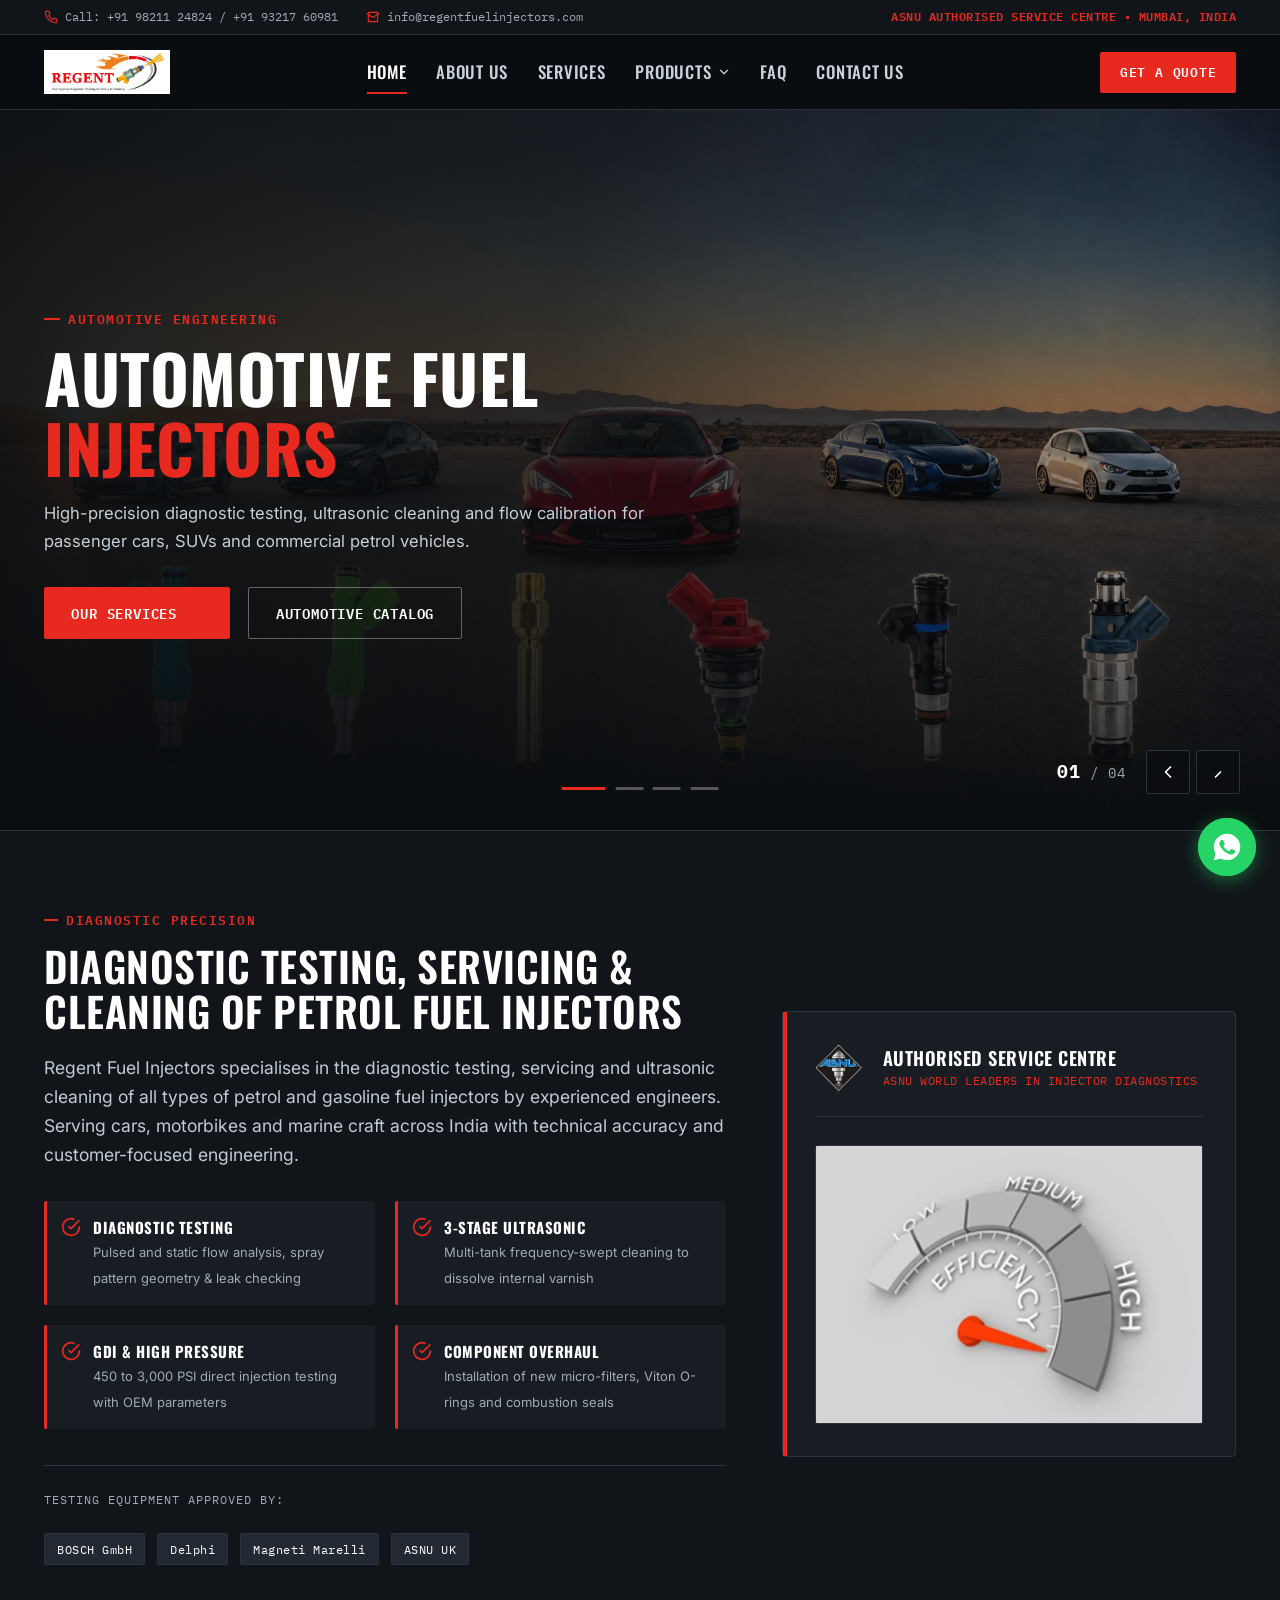
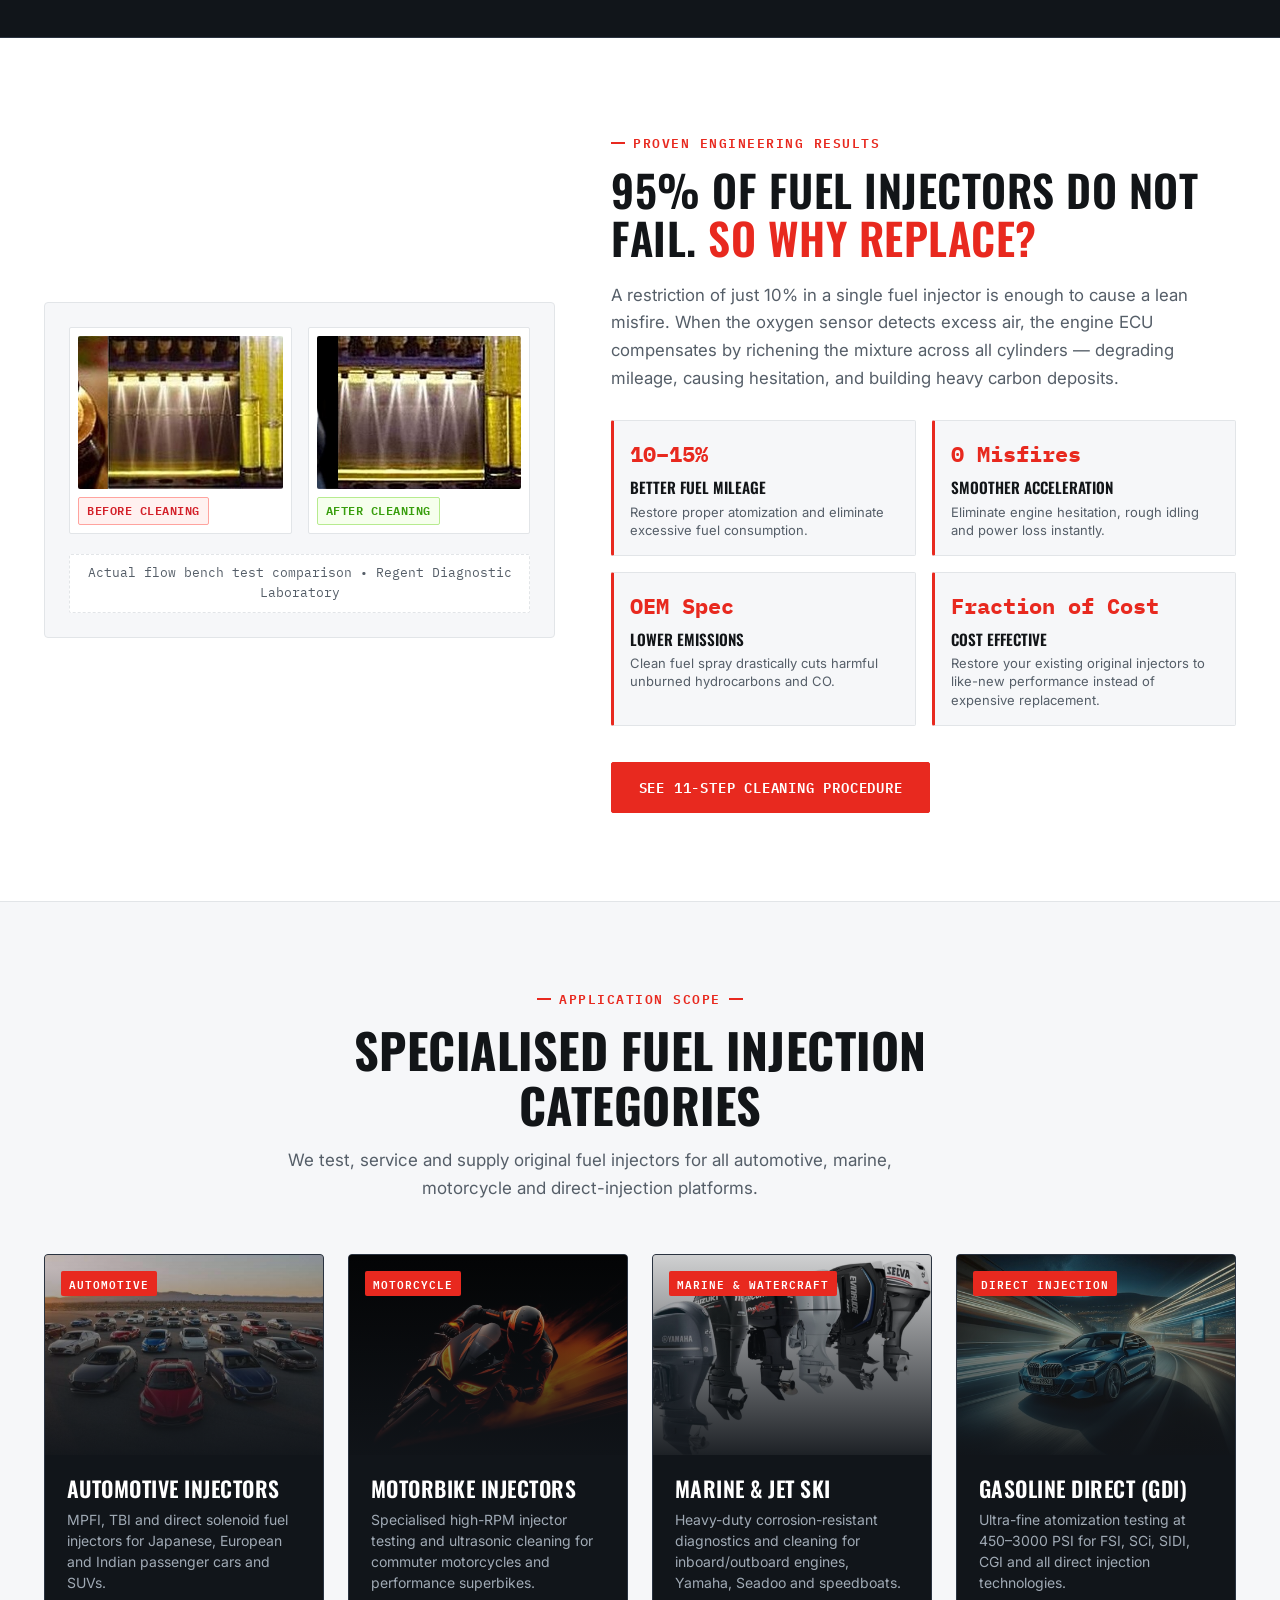
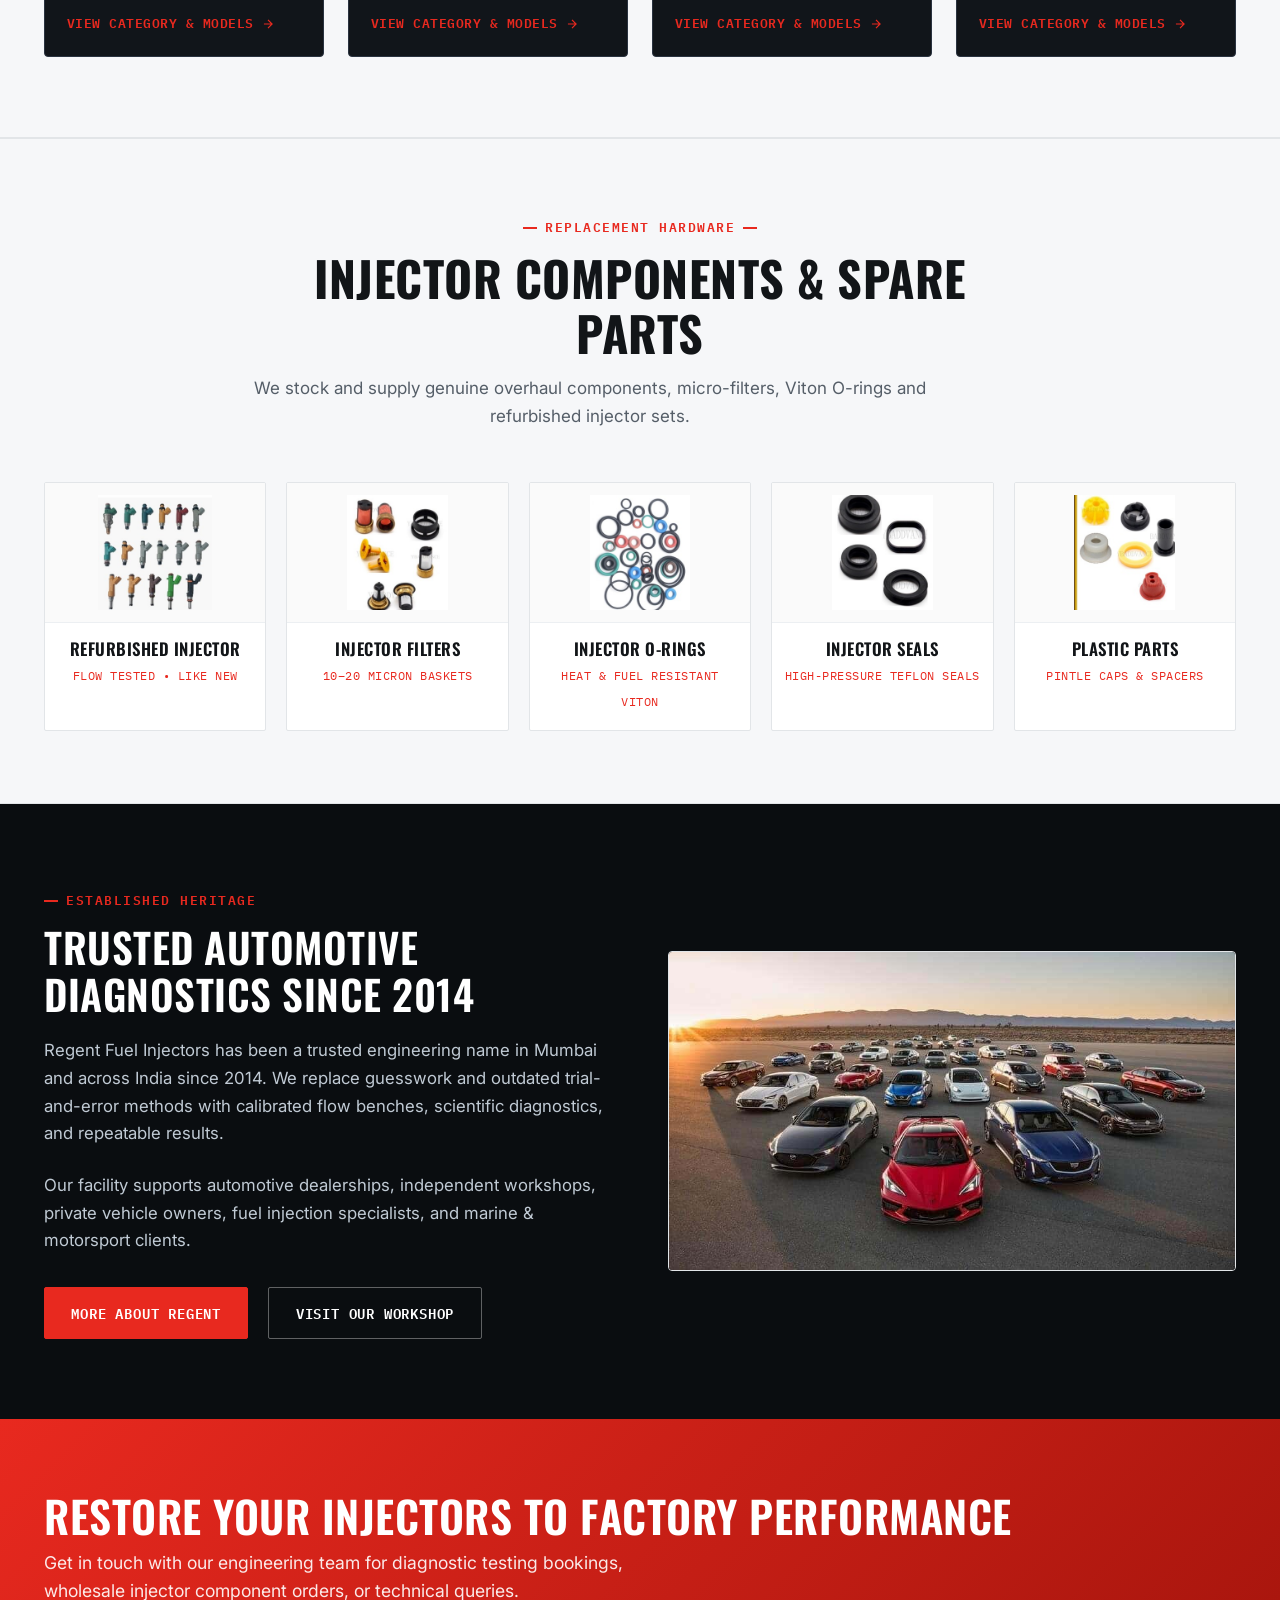
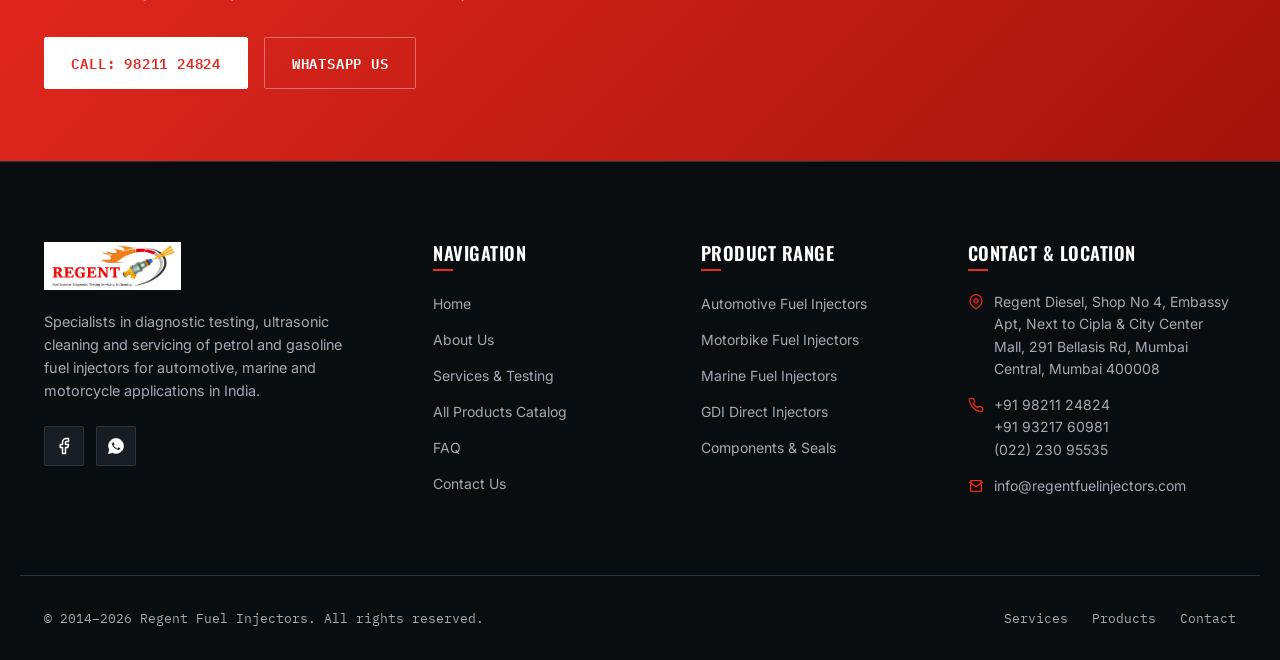
==== index.html @ 62126457 "mofified and restructured entire website" ====
<!DOCTYPE html>
<html lang="en">
<head>
  <meta charset="UTF-8">
  <meta name="viewport" content="width=device-width, initial-scale=1.0">
  <title>Regent Fuel Injectors | Diagnostic Testing, Servicing &amp; Cleaning — Mumbai</title>
  <meta name="description" content="Regent Fuel Injectors — ASNU authorised fuel injector diagnostic testing, ultrasonic cleaning and servicing for automotive, marine, motorcycle and GDI injectors in Mumbai. Equipment approved by BOSCH, Delphi and Magneti Marelli.">
  <link rel="icon" href="images/logo.png">
  <link rel="stylesheet" href="css/style.css">
</head>
<body>

  <!-- ================= TOP UTILITY BAR ================= -->
  <div class="top-bar">
    <div class="container top-bar-inner">
      <div class="top-bar-left">
        <div class="top-bar-item">
          <svg viewBox="0 0 24 24" fill="none" stroke-width="2" stroke-linecap="round" stroke-linejoin="round"><path d="M22 16.92v3a2 2 0 0 1-2.18 2 19.79 19.79 0 0 1-8.63-3.07 19.5 19.5 0 0 1-6-6 19.79 19.79 0 0 1-3.07-8.67A2 2 0 0 1 4.11 2h3a2 2 0 0 1 2 1.72c.127.96.361 1.903.7 2.81a2 2 0 0 1-.45 2.11L8.09 9.91a16 16 0 0 0 6 6l1.27-1.27a2 2 0 0 1 2.11-.45c.907.339 1.85.573 2.81.7A2 2 0 0 1 22 16.92z"/></svg>
          <span>Call: <a href="tel:+919821124824">+91 98211 24824</a> / <a href="tel:+919321760981">+91 93217 60981</a></span>
        </div>
        <div class="top-bar-item">
          <svg viewBox="0 0 24 24" fill="none" stroke-width="2" stroke-linecap="round" stroke-linejoin="round"><path d="M4 4h16v16H4z"/><path d="M22 6l-10 7L2 6"/></svg>
          <a href="mailto:info@regentfuelinjectors.com">info@regentfuelinjectors.com</a>
        </div>
      </div>
      <div class="top-bar-right">
        <span class="top-bar-badge">ASNU AUTHORISED SERVICE CENTRE &bull; MUMBAI, INDIA</span>
      </div>
    </div>
  </div>

  <!-- ================= MAIN HEADER & NAV ================= -->
  <header class="site-header">
    <div class="container header-inner">
      <a href="index.html" class="brand" aria-label="Regent Fuel Injectors Home">
        <img src="images/logo.png" alt="Regent Fuel Injectors Logo">
      </a>

      <nav class="nav-primary" aria-label="Main Navigation">
        <a href="index.html" class="nav-link active">Home</a>
        <a href="about.html" class="nav-link">About Us</a>
        <a href="services.html" class="nav-link">Services</a>
        <div class="nav-dropdown">
          <a href="products.html" class="nav-link nav-dropdown-toggle">
            Products
            <svg viewBox="0 0 24 24" fill="none" stroke-width="2" stroke-linecap="round" stroke-linejoin="round"><path d="M6 9l6 6 6-6"/></svg>
          </a>
          <ul class="nav-dropdown-menu">
            <li><a href="products.html">All Products &amp; Catalog</a></li>
            <li><a href="products/automotive.html">Automotive Fuel Injectors</a></li>
            <li><a href="products/motorbike.html">Motorbike Fuel Injectors</a></li>
            <li><a href="products/marine.html">Marine Fuel Injectors (Boat &amp; Jet Ski)</a></li>
            <li><a href="products/gdi.html">GDI Direct Injectors</a></li>
            <li><a href="products/components.html">Injector Components &amp; Parts</a></li>
          </ul>
        </div>
        <a href="faq.html" class="nav-link">FAQ</a>
        <a href="contact.html" class="nav-link">Contact Us</a>
      </nav>

      <div class="header-cta">
        <a href="contact.html" class="btn btn-primary btn-sm">Get a Quote</a>
        <button class="hamburger" aria-label="Toggle Navigation Menu">
          <span></span><span></span><span></span>
        </button>
      </div>
    </div>
  </header>

  <!-- ================= MOBILE NAVIGATION DRAWER ================= -->
  <nav class="mobile-nav" aria-label="Mobile Navigation">
    <div class="mobile-nav-links">
      <a href="index.html" class="active">Home</a>
      <a href="about.html">About Us</a>
      <a href="services.html">Services</a>
      <div class="mobile-sub-toggle">
        <a href="products.html">Products</a>
      </div>
      <div class="mobile-submenu">
        <a href="products/automotive.html">&bull; Automotive Fuel Injectors</a>
        <a href="products/motorbike.html">&bull; Motorbike Fuel Injectors</a>
        <a href="products/marine.html">&bull; Marine Fuel Injectors</a>
        <a href="products/gdi.html">&bull; GDI Direct Injectors</a>
        <a href="products/components.html">&bull; Components &amp; Spare Parts</a>
      </div>
      <a href="faq.html">FAQ</a>
      <a href="contact.html">Contact Us</a>
    </div>

    <div class="mobile-nav-bottom">
      <a href="tel:+919821124824" class="btn btn-primary">Call: +91 98211 24824</a>
      <a href="https://wa.me/919821124824?text=Hi%2C%20I%27d%20like%20to%20enquire%20about%20fuel%20injector%20servicing." target="_blank" rel="noopener" class="btn btn-secondary">WhatsApp Enquiry</a>
    </div>
  </nav>

  <!-- ================= HERO SLIDER (PPT Slide 1) ================= -->
  <section class="hero-slider" aria-label="Featured Fuel Injector Services Slideshow">
    
    <!-- Slide 1: Automotive -->
    <div class="hero-slide is-active">
      <img src="images/hero/hero-1.jpg" alt="Automotive fuel injectors diagnostic testing and servicing">
      <div class="hero-overlay">
        <div class="container">
          <div class="hero-content">
            <span class="hero-badge">Automotive Engineering</span>
            <h1 class="hero-title">Automotive Fuel <span>Injectors</span></h1>
            <p class="hero-desc">High-precision diagnostic testing, ultrasonic cleaning and flow calibration for passenger cars, SUVs and commercial petrol vehicles.</p>
            <div class="hero-actions">
              <a href="services.html" class="btn btn-primary">Our Services <span class="btn-icon"><svg viewBox="0 0 24 24" fill="none" stroke-width="2"><path d="M5 12h14M12 5l7 7-7 7"/></svg></span></a>
              <a href="products/automotive.html" class="btn btn-secondary">Automotive Catalog</a>
            </div>
          </div>
        </div>
      </div>
    </div>

    <!-- Slide 2: Motorbike -->
    <div class="hero-slide">
      <img src="images/hero/hero-2.jpg" alt="Motorbike fuel injectors ultrasonic cleaning and flow matching">
      <div class="hero-overlay">
        <div class="container">
          <div class="hero-content">
            <span class="hero-badge">Two-Wheeler &amp; Superbike</span>
            <h2 class="hero-title">Motorbike Fuel <span>Injectors</span></h2>
            <p class="hero-desc">Precision flow matching and deep ultrasonic restoration for single-cylinder commuters, superbikes, cruisers and competition engines.</p>
            <div class="hero-actions">
              <a href="services.html" class="btn btn-primary">Our Services <span class="btn-icon"><svg viewBox="0 0 24 24" fill="none" stroke-width="2"><path d="M5 12h14M12 5l7 7-7 7"/></svg></span></a>
              <a href="products/motorbike.html" class="btn btn-secondary">Motorbike Range</a>
            </div>
          </div>
        </div>
      </div>
    </div>

    <!-- Slide 3: Marine -->
    <div class="hero-slide">
      <img src="images/hero/hero-3.jpg" alt="Marine fuel injectors for boats, speedboats and jet skis">
      <div class="hero-overlay">
        <div class="container">
          <div class="hero-content">
            <span class="hero-badge">Marine Propulsion</span>
            <h2 class="hero-title">Marine Fuel <span>Injectors</span></h2>
            <p class="hero-desc">Specialised diagnostic flow testing and saltwater deposit removal for inboard &amp; outboard boat engines and high-output personal watercraft.</p>
            <div class="hero-actions">
              <a href="services.html" class="btn btn-primary">Our Services <span class="btn-icon"><svg viewBox="0 0 24 24" fill="none" stroke-width="2"><path d="M5 12h14M12 5l7 7-7 7"/></svg></span></a>
              <a href="products/marine.html" class="btn btn-secondary">Marine Range</a>
            </div>
          </div>
        </div>
      </div>
    </div>

    <!-- Slide 4: GDI -->
    <div class="hero-slide">
      <img src="images/hero/hero-4.jpg" alt="Gasoline Direct Injection GDI fuel injectors testing up to 3000 PSI">
      <div class="hero-overlay">
        <div class="container">
          <div class="hero-content">
            <span class="hero-badge">Direct Injection Systems</span>
            <h2 class="hero-title">Gasoline Direct <span>Injection (GDI)</span></h2>
            <p class="hero-desc">State-of-the-art testing at 450 to 3,000 PSI for FSI, SCi, IDE, JTS, SIDI and other advanced direct injection systems.</p>
            <div class="hero-actions">
              <a href="services.html" class="btn btn-primary">Our Services <span class="btn-icon"><svg viewBox="0 0 24 24" fill="none" stroke-width="2"><path d="M5 12h14M12 5l7 7-7 7"/></svg></span></a>
              <a href="products/gdi.html" class="btn btn-secondary">GDI Details</a>
            </div>
          </div>
        </div>
      </div>
    </div>

    <!-- Slider Controls -->
    <div class="hero-controls">
      <div class="hero-counter">
        <span class="current">01</span> / <span class="total">04</span>
      </div>
      <div class="hero-nav">
        <button class="hero-btn hero-prev" aria-label="Previous slide">
          <svg viewBox="0 0 24 24" fill="none" stroke-width="2" stroke-linecap="round" stroke-linejoin="round"><path d="M15 18l-6-6 6-6"/></svg>
        </button>
        <button class="hero-btn hero-next" aria-label="Next slide">
          <svg viewBox="0 0 24 24" fill="none" stroke-width="2" stroke-linecap="round" stroke-linejoin="round"><path d="M9 18l6-6-6 6"/></svg>
        </button>
      </div>
    </div>

    <!-- Indicators -->
    <div class="hero-dots">
      <button class="hero-dot is-active" aria-label="Slide 1"></button>
      <button class="hero-dot" aria-label="Slide 2"></button>
      <button class="hero-dot" aria-label="Slide 3"></button>
      <button class="hero-dot" aria-label="Slide 4"></button>
    </div>

  </section>

  <!-- ================= SERVICE AUTHORITY BAND (PPT Slide 1 & 4) ================= -->
  <section class="authority-band">
    <div class="container">
      <div class="authority-grid">
        <div class="authority-content reveal">
          <div class="eyebrow">Diagnostic Precision</div>
          <h2>Diagnostic Testing, Servicing &amp; Cleaning of Petrol Fuel Injectors</h2>
          <p class="authority-lead">Regent Fuel Injectors specialises in the diagnostic testing, servicing and ultrasonic cleaning of all types of petrol and gasoline fuel injectors by experienced engineers. Serving cars, motorbikes and marine craft across India with technical accuracy and customer-focused engineering.</p>

          <div class="authority-specs">
            <div class="authority-spec-item">
              <svg viewBox="0 0 24 24" fill="none" stroke-width="2"><path d="M22 11.08V12a10 10 0 1 1-5.93-9.14"/><polyline points="22 4 12 14.01 9 11.01"/></svg>
              <div>
                <strong>Diagnostic Testing</strong>
                <span>Pulsed and static flow analysis, spray pattern geometry &amp; leak checking</span>
              </div>
            </div>
            <div class="authority-spec-item">
              <svg viewBox="0 0 24 24" fill="none" stroke-width="2"><path d="M22 11.08V12a10 10 0 1 1-5.93-9.14"/><polyline points="22 4 12 14.01 9 11.01"/></svg>
              <div>
                <strong>3-Stage Ultrasonic</strong>
                <span>Multi-tank frequency-swept cleaning to dissolve internal varnish</span>
              </div>
            </div>
            <div class="authority-spec-item">
              <svg viewBox="0 0 24 24" fill="none" stroke-width="2"><path d="M22 11.08V12a10 10 0 1 1-5.93-9.14"/><polyline points="22 4 12 14.01 9 11.01"/></svg>
              <div>
                <strong>GDI &amp; High Pressure</strong>
                <span>450 to 3,000 PSI direct injection testing with OEM parameters</span>
              </div>
            </div>
            <div class="authority-spec-item">
              <svg viewBox="0 0 24 24" fill="none" stroke-width="2"><path d="M22 11.08V12a10 10 0 1 1-5.93-9.14"/><polyline points="22 4 12 14.01 9 11.01"/></svg>
              <div>
                <strong>Component Overhaul</strong>
                <span>Installation of new micro-filters, Viton O-rings and combustion seals</span>
              </div>
            </div>
          </div>

          <div class="authority-partners">
            <span class="authority-partners-label">Testing Equipment Approved By:</span>
            <div class="partner-pills">
              <span class="partner-pill">BOSCH GmbH</span>
              <span class="partner-pill">Delphi</span>
              <span class="partner-pill">Magneti Marelli</span>
              <span class="partner-pill">ASNU UK</span>
            </div>
          </div>
        </div>

        <div class="authority-media reveal">
          <div class="authority-card-highlight">
            <div class="asnu-stamp">
              <img src="images/icons/asnu-logo.png" alt="ASNU Logo">
              <div class="asnu-text">
                <h4>Authorised Service Centre</h4>
                <p>ASNU World Leaders in Injector Diagnostics</p>
              </div>
            </div>
            <img src="images/services/efficiency-gauge.jpg" alt="Injector efficiency gauge chart" class="authority-media-img">
          </div>
        </div>
      </div>
    </div>
  </section>

  <!-- ================= 95% VALUE PROPOSITION (PPT Slide 1 & 9) ================= -->
  <section class="value-prop-section">
    <div class="container">
      <div class="value-prop-grid">
        
        <div class="comparison-box reveal">
          <div class="comparison-grid">
            <div class="comparison-item">
              <img src="images/services/flow-test-1.jpg" alt="Dirty injector spray pattern before ultrasonic cleaning">
              <span class="comparison-tag tag-before">Before Cleaning</span>
            </div>
            <div class="comparison-item">
              <img src="images/services/flow-test-2.jpg" alt="Clean injector spray pattern after 3-stage ultrasonic restoration">
              <span class="comparison-tag tag-after">After Cleaning</span>
            </div>
          </div>
          <div class="comparison-caption">
            Actual flow bench test comparison &bull; Regent Diagnostic Laboratory
          </div>
        </div>

        <div class="value-prop-content reveal">
          <div class="eyebrow">Proven Engineering Results</div>
          <h2>95% of fuel injectors do not fail. <span class="highlight">So why replace?</span></h2>
          <p>A restriction of just 10% in a single fuel injector is enough to cause a lean misfire. When the oxygen sensor detects excess air, the engine ECU compensates by richening the mixture across all cylinders — degrading mileage, causing hesitation, and building heavy carbon deposits.</p>

          <div class="results-list">
            <div class="result-card">
              <div class="result-metric">10–15%</div>
              <div class="result-title">Better Fuel Mileage</div>
              <div class="result-desc">Restore proper atomization and eliminate excessive fuel consumption.</div>
            </div>
            <div class="result-card">
              <div class="result-metric">0 Misfires</div>
              <div class="result-title">Smoother Acceleration</div>
              <div class="result-desc">Eliminate engine hesitation, rough idling and power loss instantly.</div>
            </div>
            <div class="result-card">
              <div class="result-metric">OEM Spec</div>
              <div class="result-title">Lower Emissions</div>
              <div class="result-desc">Clean fuel spray drastically cuts harmful unburned hydrocarbons and CO.</div>
            </div>
            <div class="result-card">
              <div class="result-metric">Fraction of Cost</div>
              <div class="result-title">Cost Effective</div>
              <div class="result-desc">Restore your existing original injectors to like-new performance instead of expensive replacement.</div>
            </div>
          </div>

          <div>
            <a href="services.html#procedure" class="btn btn-primary">See 11-Step Cleaning Procedure</a>
          </div>
        </div>

      </div>
    </div>
  </section>

  <!-- ================= CORE SERVICE & PRODUCT CATEGORIES ================= -->
  <section class="section section-dim">
    <div class="container">
      <div class="section-head center reveal">
        <div class="eyebrow">Application Scope</div>
        <h2 class="section-title">Specialised Fuel Injection Categories</h2>
        <p class="section-desc">We test, service and supply original fuel injectors for all automotive, marine, motorcycle and direct-injection platforms.</p>
      </div>

      <div class="category-showcase-grid">
        
        <!-- Automotive -->
        <div class="cat-showcase-card reveal">
          <div class="cat-showcase-media">
            <img src="images/products/car/category-car.jpg" alt="Automotive fuel injectors">
            <div class="cat-showcase-overlay"></div>
            <span class="cat-showcase-tag">Automotive</span>
          </div>
          <div class="cat-showcase-body">
            <div>
              <h3>Automotive Injectors</h3>
              <p>MPFI, TBI and direct solenoid fuel injectors for Japanese, European and Indian passenger cars and SUVs.</p>
            </div>
            <a href="products/automotive.html" class="cat-showcase-link">
              View Category &amp; Models
              <svg viewBox="0 0 24 24" fill="none" stroke-width="2"><path d="M5 12h14M12 5l7 7-7 7"/></svg>
            </a>
          </div>
        </div>

        <!-- Motorbike -->
        <div class="cat-showcase-card reveal">
          <div class="cat-showcase-media">
            <img src="images/products/bike/category-bike.jpg" alt="Motorbike fuel injectors">
            <div class="cat-showcase-overlay"></div>
            <span class="cat-showcase-tag">Motorcycle</span>
          </div>
          <div class="cat-showcase-body">
            <div>
              <h3>Motorbike Injectors</h3>
              <p>Specialised high-RPM injector testing and ultrasonic cleaning for commuter motorcycles and performance superbikes.</p>
            </div>
            <a href="products/motorbike.html" class="cat-showcase-link">
              View Category &amp; Models
              <svg viewBox="0 0 24 24" fill="none" stroke-width="2"><path d="M5 12h14M12 5l7 7-7 7"/></svg>
            </a>
          </div>
        </div>

        <!-- Marine -->
        <div class="cat-showcase-card reveal">
          <div class="cat-showcase-media">
            <img src="images/products/marine/category-boat.jpg" alt="Marine and jet ski fuel injectors">
            <div class="cat-showcase-overlay"></div>
            <span class="cat-showcase-tag">Marine &amp; Watercraft</span>
          </div>
          <div class="cat-showcase-body">
            <div>
              <h3>Marine &amp; Jet Ski</h3>
              <p>Heavy-duty corrosion-resistant diagnostics and cleaning for inboard/outboard engines, Yamaha, Seadoo and speedboats.</p>
            </div>
            <a href="products/marine.html" class="cat-showcase-link">
              View Category &amp; Models
              <svg viewBox="0 0 24 24" fill="none" stroke-width="2"><path d="M5 12h14M12 5l7 7-7 7"/></svg>
            </a>
          </div>
        </div>

        <!-- GDI -->
        <div class="cat-showcase-card reveal">
          <div class="cat-showcase-media">
            <img src="images/products/gdi/category-gdi.jpg" alt="Gasoline direct injectors GDI">
            <div class="cat-showcase-overlay"></div>
            <span class="cat-showcase-tag">Direct Injection</span>
          </div>
          <div class="cat-showcase-body">
            <div>
              <h3>Gasoline Direct (GDI)</h3>
              <p>Ultra-fine atomization testing at 450–3000 PSI for FSI, SCi, SIDI, CGI and all direct injection technologies.</p>
            </div>
            <a href="products/gdi.html" class="cat-showcase-link">
              View Category &amp; Models
              <svg viewBox="0 0 24 24" fill="none" stroke-width="2"><path d="M5 12h14M12 5l7 7-7 7"/></svg>
            </a>
          </div>
        </div>

      </div>
    </div>
  </section>

  <!-- ================= COMPONENTS & PARTS STRIP (PPT Slide 2) ================= -->
  <section class="parts-strip">
    <div class="container">
      <div class="section-head center reveal">
        <div class="eyebrow">Replacement Hardware</div>
        <h2 class="section-title">Injector Components &amp; Spare Parts</h2>
        <p class="section-desc">We stock and supply genuine overhaul components, micro-filters, Viton O-rings and refurbished injector sets.</p>
      </div>

      <div class="parts-grid">
        <a href="products/components.html#refurbished" class="part-card reveal">
          <div class="part-card-thumb">
            <img src="images/products/cat-refurbish-injector.jpg" alt="Refurbished fuel injectors">
          </div>
          <div class="part-card-body">
            <h4>Refurbished Injector</h4>
            <span>Flow Tested &bull; Like New</span>
          </div>
        </a>

        <a href="products/components.html#filters" class="part-card reveal">
          <div class="part-card-thumb">
            <img src="images/products/cat-injector-filters.jpg" alt="Micro filter baskets for fuel injectors">
          </div>
          <div class="part-card-body">
            <h4>Injector Filters</h4>
            <span>10–20 Micron Baskets</span>
          </div>
        </a>

        <a href="products/components.html#orings" class="part-card reveal">
          <div class="part-card-thumb">
            <img src="images/products/cat-injector-oring.jpg" alt="Viton fuel injector O-rings">
          </div>
          <div class="part-card-body">
            <h4>Injector O-Rings</h4>
            <span>Heat &amp; Fuel Resistant Viton</span>
          </div>
        </a>

        <a href="products/components.html#seals" class="part-card reveal">
          <div class="part-card-thumb">
            <img src="images/products/cat-injector-seal.jpg" alt="Combustion seals for fuel injectors">
          </div>
          <div class="part-card-body">
            <h4>Injector Seals</h4>
            <span>High-Pressure Teflon Seals</span>
          </div>
        </a>

        <a href="products/components.html#plastic" class="part-card reveal">
          <div class="part-card-thumb">
            <img src="images/products/cat-injector-plastic-parts.jpg" alt="Pintle caps and plastic retainers">
          </div>
          <div class="part-card-body">
            <h4>Plastic Parts</h4>
            <span>Pintle Caps &amp; Spacers</span>
          </div>
        </a>
      </div>
    </div>
  </section>

  <!-- ================= TRUST & TRACK RECORD (PPT Slide 6) ================= -->
  <section class="section section-dark">
    <div class="container split">
      <div class="reveal">
        <div class="eyebrow">Established Heritage</div>
        <h2 style="font-size:clamp(2rem, 3.2vw, 2.75rem); margin-bottom:1.25rem;">Trusted Automotive Diagnostics Since 2014</h2>
        <p style="color:#C0CAD4; font-size:1.05rem; line-height:1.65; margin-bottom:1.5rem;">Regent Fuel Injectors has been a trusted engineering name in Mumbai and across India since 2014. We replace guesswork and outdated trial-and-error methods with calibrated flow benches, scientific diagnostics, and repeatable results.</p>
        <p style="color:#C0CAD4; font-size:1.05rem; line-height:1.65; margin-bottom:2rem;">Our facility supports automotive dealerships, independent workshops, private vehicle owners, fuel injection specialists, and marine &amp; motorsport clients.</p>

        <div style="display:flex; gap:1.25rem; flex-wrap:wrap;">
          <a href="about.html" class="btn btn-primary">More About Regent</a>
          <a href="contact.html" class="btn btn-secondary">Visit Our Workshop</a>
        </div>
      </div>

      <div class="split-media reveal">
        <img src="images/services/car-fleet.jpg" alt="Representative fleet of modern vehicles serviced by Regent Fuel Injectors">
      </div>
    </div>
  </section>

  <!-- ================= RED CTA BAND ================= -->
  <section class="cta-band">
    <div class="container cta-band-inner">
      <div class="cta-band-content">
        <h2>Restore Your Injectors to Factory Performance</h2>
        <p>Get in touch with our engineering team for diagnostic testing bookings, wholesale injector component orders, or technical queries.</p>
      </div>
      <div class="cta-band-actions">
        <a href="tel:+919821124824" class="btn btn-white">Call: 98211 24824</a>
        <a href="https://wa.me/919821124824?text=Hi%2C%20I%27d%20like%20to%20enquire%20about%20fuel%20injector%20servicing." target="_blank" rel="noopener" class="btn btn-secondary">WhatsApp Us</a>
      </div>
    </div>
  </section>

  <!-- ================= SITE FOOTER ================= -->
  <footer class="site-footer">
    <div class="container footer-grid">
      
      <div class="footer-brand">
        <a href="index.html">
          <img src="images/logo.png" alt="Regent Fuel Injectors Logo">
        </a>
        <p>Specialists in diagnostic testing, ultrasonic cleaning and servicing of petrol and gasoline fuel injectors for automotive, marine and motorcycle applications in India.</p>
        <div class="contact-social-row" style="margin-top:1rem; padding-top:0; border-top:none;">
          <a href="https://www.facebook.com/regentfuelinjectors/" aria-label="Facebook" target="_blank" rel="noopener" class="social-btn">
            <svg viewBox="0 0 24 24" fill="none" stroke-width="2" stroke-linecap="round" stroke-linejoin="round"><path d="M18 2h-3a5 5 0 0 0-5 5v3H7v4h3v8h4v-8h3l1-4h-4V7a1 1 0 0 1 1-1h3z"/></svg>
          </a>
          <a href="https://wa.me/919821124824" aria-label="WhatsApp" target="_blank" rel="noopener" class="social-btn">
            <svg viewBox="0 0 24 24" fill="currentColor"><path d="M12.04 2C6.58 2 2.13 6.45 2.13 11.91c0 1.75.46 3.45 1.32 4.95L2.05 22l5.25-1.38a9.9 9.9 0 0 0 4.74 1.21h.005c5.46 0 9.91-4.45 9.91-9.91C21.93 6.45 17.5 2 12.04 2zm5.8 14.14c-.24.68-1.4 1.32-1.93 1.4-.5.08-1.13.11-1.82-.11-.42-.13-.96-.31-1.65-.61-2.9-1.25-4.79-4.17-4.94-4.37-.14-.2-1.18-1.57-1.18-3 0-1.42.75-2.12 1.02-2.41.27-.29.58-.36.78-.36.2 0 .39 0 .56.01.18.01.42-.07.66.5.24.58.83 2 .9 2.15.07.15.12.32.02.52-.1.2-.15.32-.29.49-.14.17-.3.38-.43.51-.14.14-.29.29-.13.57.17.29.75 1.24 1.61 2.01 1.11.99 2.04 1.3 2.33 1.44.29.15.46.13.63-.08.17-.2.72-.84.91-1.13.19-.29.38-.24.63-.14.26.09 1.65.78 1.94.92.28.14.47.21.53.33.07.13.07.72-.17 1.4z"/></svg>
          </a>
        </div>
      </div>

      <div class="footer-col">
        <h4>Navigation</h4>
        <ul>
          <li><a href="index.html">Home</a></li>
          <li><a href="about.html">About Us</a></li>
          <li><a href="services.html">Services &amp; Testing</a></li>
          <li><a href="products.html">All Products Catalog</a></li>
          <li><a href="faq.html">FAQ</a></li>
          <li><a href="contact.html">Contact Us</a></li>
        </ul>
      </div>

      <div class="footer-col">
        <h4>Product Range</h4>
        <ul>
          <li><a href="products/automotive.html">Automotive Fuel Injectors</a></li>
          <li><a href="products/motorbike.html">Motorbike Fuel Injectors</a></li>
          <li><a href="products/marine.html">Marine Fuel Injectors</a></li>
          <li><a href="products/gdi.html">GDI Direct Injectors</a></li>
          <li><a href="products/components.html">Components &amp; Seals</a></li>
        </ul>
      </div>

      <div class="footer-col">
        <h4>Contact &amp; Location</h4>
        <div class="footer-contact-item">
          <svg viewBox="0 0 24 24" fill="none" stroke-width="2"><path d="M21 10c0 7-9 12-9 12s-9-5-9-12a9 9 0 0 1 18 0z"/><circle cx="12" cy="10" r="3"/></svg>
          <div>
            Regent Diesel, Shop No 4, Embassy Apt, Next to Cipla &amp; City Center Mall, 291 Bellasis Rd, Mumbai Central, Mumbai 400008
          </div>
        </div>
        <div class="footer-contact-item">
          <svg viewBox="0 0 24 24" fill="none" stroke-width="2"><path d="M22 16.92v3a2 2 0 0 1-2.18 2 19.79 19.79 0 0 1-8.63-3.07 19.5 19.5 0 0 1-6-6 19.79 19.79 0 0 1-3.07-8.67A2 2 0 0 1 4.11 2h3a2 2 0 0 1 2 1.72c.127.96.361 1.903.7 2.81a2 2 0 0 1-.45 2.11L8.09 9.91a16 16 0 0 0 6 6l1.27-1.27a2 2 0 0 1 2.11-.45c.907.339 1.85.573 2.81.7A2 2 0 0 1 22 16.92z"/></svg>
          <div>
            <a href="tel:+919821124824">+91 98211 24824</a><br>
            <a href="tel:+919321760981">+91 93217 60981</a><br>
            <a href="tel:02223095535">(022) 230 95535</a>
          </div>
        </div>
        <div class="footer-contact-item">
          <svg viewBox="0 0 24 24" fill="none" stroke-width="2"><path d="M4 4h16v16H4z"/><path d="M22 6l-10 7L2 6"/></svg>
          <div>
            <a href="mailto:info@regentfuelinjectors.com">info@regentfuelinjectors.com</a>
          </div>
        </div>
      </div>

    </div>

    <div class="container footer-bottom">
      <span>&copy; 2014&ndash;<span data-year></span> Regent Fuel Injectors. All rights reserved.</span>
      <div class="footer-bottom-links">
        <a href="services.html">Services</a>
        <a href="products.html">Products</a>
        <a href="contact.html">Contact</a>
      </div>
    </div>
  </footer>

  <!-- ================= WHATSAPP FLOATING BUTTON ================= -->
  <a href="https://wa.me/919821124824?text=Hi%2C%20I%27d%20like%20to%20enquire%20about%20fuel%20injector%20servicing." class="whatsapp-float" target="_blank" rel="noopener" aria-label="Chat with us on WhatsApp">
    <span class="whatsapp-ping"></span>
    <svg viewBox="0 0 24 24"><path d="M12.04 2C6.58 2 2.13 6.45 2.13 11.91c0 1.75.46 3.45 1.32 4.95L2.05 22l5.25-1.38a9.9 9.9 0 0 0 4.74 1.21h.005c5.46 0 9.91-4.45 9.91-9.91C21.93 6.45 17.5 2 12.04 2zm5.8 14.14c-.24.68-1.4 1.32-1.93 1.4-.5.08-1.13.11-1.82-.11-.42-.13-.96-.31-1.65-.61-2.9-1.25-4.79-4.17-4.94-4.37-.14-.2-1.18-1.57-1.18-3 0-1.42.75-2.12 1.02-2.41.27-.29.58-.36.78-.36.2 0 .39 0 .56.01.18.01.42-.07.66.5.24.58.83 2 .9 2.15.07.15.12.32.02.52-.1.2-.15.32-.29.49-.14.17-.3.38-.43.51-.14.14-.29.29-.13.57.17.29.75 1.24 1.61 2.01 1.11.99 2.04 1.3 2.33 1.44.29.15.46.13.63-.08.17-.2.72-.84.91-1.13.19-.29.38-.24.63-.14.26.09 1.65.78 1.94.92.28.14.47.21.53.33.07.13.07.72-.17 1.4z"/></svg>
  </a>

  <script src="js/script.js"></script>
</body>
</html>
---- css/style.css ----
/* ==========================================================================
   REGENT FUEL INJECTORS — Industrial Precision Design System
   Color Identity: Red (#E8291F) + Technical Dark (#0A0D10) + Crisp White (#FFFFFF)
   Typography: Oswald (Display) + Inter (Body) + IBM Plex Mono (Technical/Specs)
   ========================================================================== */

/* ---------- Google Fonts ---------- */
@import url('https://fonts.googleapis.com/css2?family=IBM+Plex+Mono:wght@400;500;600;700&family=Inter:wght@300;400;500;600;700&family=Oswald:wght@400;500;600;700&display=swap');

/* ---------- Design Tokens ---------- */
:root {
  /* Brand Accents */
  --red:              #E8291F;
  --red-dark:         #C01D14;
  --red-glow:         rgba(232, 41, 31, 0.16);
  --red-muted:        rgba(232, 41, 31, 0.08);

  /* Surfaces & Backgrounds */
  --black:            #0A0D10;
  --black-900:        #11151A;
  --black-800:        #181D24;
  --black-700:        #222933;
  --border-dark:      #2A3340;
  --border-dark-subtle: rgba(255, 255, 255, 0.1);

  --white:            #FFFFFF;
  --off-white:        #F6F7F9;
  --paper-card:       #FFFFFF;
  --border-light:     #E2E5E8;
  --border-light-subtle: #ECEFF2;

  /* Typography Colors */
  --text-dark:        #121518;
  --text-muted:       #555E68;
  --text-subtle:      #7C8794;
  --text-light:       #FFFFFF;
  --text-light-muted: #A0AAB5;

  /* Fonts */
  --font-display:     'Oswald', -apple-system, BlinkMacSystemFont, sans-serif;
  --font-body:        'Inter', -apple-system, BlinkMacSystemFont, sans-serif;
  --font-mono:        'IBM Plex Mono', 'JetBrains Mono', monospace;

  /* Layout & Spacing */
  --container:        1240px;
  --radius-xs:        2px;
  --radius-sm:        4px;
  --radius-md:        6px;

  --transition-fast:  0.2s cubic-bezier(0.16, 1, 0.3, 1);
  --transition-norm:  0.35s cubic-bezier(0.16, 1, 0.3, 1);
}

/* ---------- Reset & Base ---------- */
*, *::before, *::after {
  box-sizing: border-box;
  margin: 0;
  padding: 0;
}

html {
  scroll-behavior: smooth;
  font-size: 16px;
}

[id] {
  scroll-margin-top: 130px;
}

body {
  font-family: var(--font-body);
  color: var(--text-dark);
  background: var(--white);
  line-height: 1.6;
  -webkit-font-smoothing: antialiased;
  -moz-osx-font-smoothing: grayscale;
  overflow-x: hidden;
}

img {
  max-width: 100%;
  height: auto;
  display: block;
}

a {
  color: inherit;
  text-decoration: none;
  transition: color var(--transition-fast), border-color var(--transition-fast);
}

ul, ol {
  list-style: none;
}

h1, h2, h3, h4, h5, h6 {
  font-family: var(--font-display);
  font-weight: 600;
  text-transform: uppercase;
  letter-spacing: 0.5px;
  line-height: 1.15;
  color: inherit;
}

button, input, select, textarea {
  font-family: inherit;
  font-size: inherit;
  color: inherit;
}

button {
  cursor: pointer;
  background: none;
  border: none;
}

/* Accessibility */
:focus-visible {
  outline: 2px solid var(--red);
  outline-offset: 3px;
}

@media (prefers-reduced-motion: reduce) {
  *, *::before, *::after {
    animation-duration: 0.01ms !important;
    animation-iteration-count: 1 !important;
    transition-duration: 0.01ms !important;
    scroll-behavior: auto !important;
  }
}

/* ---------- Layout Utilities ---------- */
.container {
  width: 100%;
  max-width: var(--container);
  margin: 0 auto;
  padding: 0 1.5rem;
}

.section {
  padding: 5rem 0;
}

.section-lg {
  padding: 6.5rem 0;
}

.section-sm {
  padding: 3.5rem 0;
}

.section-dark {
  background: var(--black);
  color: var(--text-light);
}

.section-dim {
  background: var(--off-white);
  border-top: 1px solid var(--border-light);
  border-bottom: 1px solid var(--border-light);
}

.section-head {
  margin-bottom: 3.25rem;
}

.section-head.center {
  text-align: center;
  margin-left: auto;
  margin-right: auto;
  max-width: 780px;
}

.eyebrow {
  display: inline-flex;
  align-items: center;
  gap: 0.5rem;
  font-family: var(--font-mono);
  font-size: 0.8125rem;
  font-weight: 600;
  text-transform: uppercase;
  letter-spacing: 1.5px;
  color: var(--red);
  margin-bottom: 0.75rem;
}

.eyebrow::before {
  content: '';
  display: inline-block;
  width: 14px;
  height: 2px;
  background: var(--red);
}

.section-head.center .eyebrow::before,
.section-head.center .eyebrow::after {
  content: '';
  display: inline-block;
  width: 14px;
  height: 2px;
  background: var(--red);
}

.section-title {
  font-size: clamp(2rem, 3.8vw, 3rem);
  font-weight: 700;
  letter-spacing: 0.5px;
  margin-bottom: 0.85rem;
}

.section-desc {
  font-size: 1.0625rem;
  color: var(--text-muted);
  max-width: 680px;
  line-height: 1.65;
}

.section-dark .section-desc {
  color: var(--text-light-muted);
}

/* Button System */
.btn {
  display: inline-flex;
  align-items: center;
  justify-content: center;
  gap: 0.6rem;
  padding: 0.85rem 1.65rem;
  font-family: var(--font-mono);
  font-size: 0.875rem;
  font-weight: 600;
  text-transform: uppercase;
  letter-spacing: 0.8px;
  border-radius: var(--radius-xs);
  transition: all var(--transition-fast);
  white-space: nowrap;
}

.btn-primary {
  background: var(--red);
  color: var(--white);
  border: 1px solid var(--red);
}

.btn-primary:hover {
  background: var(--red-dark);
  border-color: var(--red-dark);
  color: var(--white);
  box-shadow: 0 4px 14px var(--red-glow);
  transform: translateY(-1px);
}

.btn-secondary {
  background: transparent;
  color: var(--white);
  border: 1px solid rgba(255, 255, 255, 0.35);
}

.btn-secondary:hover {
  background: rgba(255, 255, 255, 0.1);
  border-color: var(--white);
  color: var(--white);
}

.btn-outline-dark {
  background: transparent;
  color: var(--text-dark);
  border: 1px solid var(--border-dark);
}

.btn-outline-dark:hover {
  background: var(--black);
  color: var(--white);
}

.btn-sm {
  padding: 0.55rem 1.15rem;
  font-size: 0.8125rem;
}

.btn-icon svg {
  width: 16px;
  height: 16px;
  transition: transform var(--transition-fast);
}

.btn:hover .btn-icon svg {
  transform: translateX(3px);
}

/* ---------- TOP UTILITY BAR ---------- */
.top-bar {
  background: var(--black-900);
  border-bottom: 1px solid var(--border-dark);
  font-family: var(--font-mono);
  font-size: 0.78rem;
  color: var(--text-light-muted);
  padding: 0.45rem 0;
}

.top-bar-inner {
  display: flex;
  align-items: center;
  justify-content: space-between;
  gap: 1rem;
}

.top-bar-left {
  display: flex;
  align-items: center;
  gap: 1.75rem;
}

.top-bar-item {
  display: inline-flex;
  align-items: center;
  gap: 0.45rem;
  transition: color var(--transition-fast);
}

.top-bar-item svg {
  width: 14px;
  height: 14px;
  stroke: var(--red);
  flex-shrink: 0;
}

.top-bar-item a:hover {
  color: var(--white);
}

.top-bar-badge {
  color: var(--red);
  font-weight: 600;
  letter-spacing: 0.5px;
}

/* ---------- MAIN HEADER & NAV ---------- */
.site-header {
  position: sticky;
  top: 0;
  z-index: 999;
  background: var(--black);
  border-bottom: 1px solid var(--border-dark);
  transition: background var(--transition-norm), box-shadow var(--transition-norm);
}

.site-header.is-scrolled {
  box-shadow: 0 8px 24px rgba(0, 0, 0, 0.45);
}

.header-inner {
  display: flex;
  align-items: center;
  justify-content: space-between;
  height: 74px;
}

.brand {
  display: inline-flex;
  align-items: center;
  gap: 0.75rem;
}

.brand img {
  height: 44px;
  width: auto;
  object-fit: contain;
}

.nav-primary {
  display: flex;
  align-items: center;
  gap: 1.85rem;
}

.nav-link {
  font-family: var(--font-display);
  font-size: 1.05rem;
  font-weight: 500;
  text-transform: uppercase;
  letter-spacing: 0.75px;
  color: #C8D1DC;
  position: relative;
  padding: 0.5rem 0;
}

.nav-link:hover,
.nav-link.active {
  color: var(--white);
}

.nav-link::after {
  content: '';
  position: absolute;
  left: 0;
  bottom: 0;
  width: 0;
  height: 2px;
  background: var(--red);
  transition: width var(--transition-fast);
}

.nav-link:hover::after,
.nav-link.active::after {
  width: 100%;
}

/* Dropdown */
.nav-dropdown {
  position: relative;
}

.nav-dropdown-toggle {
  display: inline-flex;
  align-items: center;
  gap: 0.35rem;
}

.nav-dropdown-toggle svg {
  width: 14px;
  height: 14px;
  stroke: currentColor;
  transition: transform var(--transition-fast);
}

.nav-dropdown:hover .nav-dropdown-toggle svg {
  transform: rotate(180deg);
}

.nav-dropdown-menu {
  position: absolute;
  top: 100%;
  left: -1rem;
  min-width: 260px;
  background: var(--black-900);
  border: 1px solid var(--border-dark);
  border-top: 2px solid var(--red);
  box-shadow: 0 12px 32px rgba(0, 0, 0, 0.5);
  padding: 0.6rem 0;
  opacity: 0;
  visibility: hidden;
  transform: translateY(8px);
  transition: all var(--transition-fast);
  z-index: 100;
}

.nav-dropdown:hover .nav-dropdown-menu,
.nav-dropdown:focus-within .nav-dropdown-menu {
  opacity: 1;
  visibility: visible;
  transform: translateY(0);
}

.nav-dropdown-menu li a {
  display: block;
  padding: 0.6rem 1.25rem;
  font-family: var(--font-body);
  font-size: 0.875rem;
  font-weight: 500;
  color: #B5BFCC;
  transition: all var(--transition-fast);
  border-left: 2px solid transparent;
}

.nav-dropdown-menu li a:hover,
.nav-dropdown-menu li a.active {
  color: var(--white);
  background: var(--black-800);
  border-left-color: var(--red);
  padding-left: 1.45rem;
}

.header-cta {
  display: flex;
  align-items: center;
  gap: 1rem;
}

/* Hamburger */
.hamburger {
  display: none;
  flex-direction: column;
  justify-content: space-between;
  width: 28px;
  height: 20px;
  padding: 0;
  z-index: 1001;
}

.hamburger span {
  display: block;
  width: 100%;
  height: 2px;
  background: var(--white);
  transition: all var(--transition-fast);
}

.hamburger.is-open span:nth-child(1) {
  transform: translateY(9px) rotate(45deg);
  background: var(--red);
}

.hamburger.is-open span:nth-child(2) {
  opacity: 0;
}

.hamburger.is-open span:nth-child(3) {
  transform: translateY(-9px) rotate(-45deg);
  background: var(--red);
}

/* Mobile Drawer */
.mobile-nav {
  position: fixed;
  top: 0;
  left: 0;
  width: 100%;
  height: 100vh;
  background: var(--black);
  padding: 6rem 2rem 2.5rem;
  display: flex;
  flex-direction: column;
  justify-content: space-between;
  transform: translateX(100%);
  transition: transform var(--transition-norm);
  z-index: 998;
  overflow-y: auto;
}

.mobile-nav.is-open {
  transform: translateX(0);
}

.mobile-nav-links {
  display: flex;
  flex-direction: column;
  gap: 1.15rem;
}

.mobile-nav-links a {
  font-family: var(--font-display);
  font-size: 1.65rem;
  font-weight: 600;
  text-transform: uppercase;
  color: #D3DBE4;
  border-bottom: 1px solid var(--border-dark);
  padding-bottom: 0.6rem;
}

.mobile-nav-links a.active,
.mobile-nav-links a:hover {
  color: var(--red);
  border-color: var(--red);
}

.mobile-sub-toggle {
  display: flex;
  align-items: center;
  justify-content: space-between;
}

.mobile-submenu {
  display: flex;
  flex-direction: column;
  gap: 0.75rem;
  padding: 0.75rem 0 0.5rem 1rem;
}

.mobile-submenu a {
  font-family: var(--font-body) !important;
  font-size: 0.95rem !important;
  color: var(--text-light-muted) !important;
  border-bottom: none !important;
  padding-bottom: 0 !important;
}

.mobile-nav-bottom {
  margin-top: 2rem;
  padding-top: 1.5rem;
  border-top: 1px solid var(--border-dark);
  display: flex;
  flex-direction: column;
  gap: 1rem;
}

/* ---------- PAGE HERO (Subpages) ---------- */
.page-hero {
  background: linear-gradient(180deg, var(--black-900) 0%, var(--black) 100%);
  color: var(--white);
  padding: 3.5rem 0 3.25rem;
  border-bottom: 1px solid var(--border-dark);
  position: relative;
  overflow: hidden;
}

.page-hero::before {
  content: '';
  position: absolute;
  top: 0;
  left: 0;
  width: 100%;
  height: 100%;
  background: radial-gradient(circle at 85% 20%, rgba(232, 41, 31, 0.12) 0%, transparent 60%);
  pointer-events: none;
}

.breadcrumb {
  display: flex;
  align-items: center;
  gap: 0.5rem;
  font-family: var(--font-mono);
  font-size: 0.8125rem;
  color: var(--text-light-muted);
  margin-bottom: 1rem;
  text-transform: uppercase;
}

.breadcrumb a:hover {
  color: var(--red);
}

.breadcrumb span {
  color: var(--border-dark);
}

.page-hero h1 {
  font-size: clamp(2.4rem, 4.5vw, 3.5rem);
  font-weight: 700;
  margin-bottom: 0.6rem;
}

.page-hero-desc {
  font-size: 1.125rem;
  color: var(--text-light-muted);
  max-width: 720px;
  line-height: 1.6;
}

/* ---------- HERO SLIDER (Homepage) ---------- */
.hero-slider {
  position: relative;
  width: 100%;
  height: clamp(520px, 80vh, 760px);
  background: var(--black);
  overflow: hidden;
}

.hero-slide {
  position: absolute;
  top: 0;
  left: 0;
  width: 100%;
  height: 100%;
  opacity: 0;
  visibility: hidden;
  transition: opacity 1s cubic-bezier(0.16, 1, 0.3, 1), transform 1s cubic-bezier(0.16, 1, 0.3, 1);
  transform: scale(1.02);
}

.hero-slide.is-active {
  opacity: 1;
  visibility: visible;
  transform: scale(1);
  z-index: 1;
}

.hero-slide img {
  width: 100%;
  height: 100%;
  object-fit: cover;
  object-position: center;
}

.hero-overlay {
  position: absolute;
  top: 0;
  left: 0;
  width: 100%;
  height: 100%;
  background: linear-gradient(
    90deg,
    rgba(10, 13, 16, 0.94) 0%,
    rgba(10, 13, 16, 0.78) 45%,
    rgba(10, 13, 16, 0.25) 100%
  ),
  linear-gradient(
    0deg,
    rgba(10, 13, 16, 0.95) 0%,
    transparent 40%
  );
  display: flex;
  align-items: center;
}

.hero-content {
  color: var(--white);
  max-width: 680px;
}

.hero-badge {
  display: inline-flex;
  align-items: center;
  gap: 0.5rem;
  font-family: var(--font-mono);
  font-size: 0.8125rem;
  font-weight: 600;
  color: var(--red);
  text-transform: uppercase;
  letter-spacing: 1.5px;
  margin-bottom: 0.85rem;
}

.hero-badge::before {
  content: '';
  width: 16px;
  height: 2px;
  background: var(--red);
}

.hero-title {
  font-size: clamp(2.4rem, 5.2vw, 4.2rem);
  font-weight: 700;
  line-height: 1.05;
  margin-bottom: 1.1rem;
  text-transform: uppercase;
  letter-spacing: 0.5px;
}

.hero-title span {
  color: var(--red);
}

.hero-desc {
  font-size: clamp(1rem, 1.3vw, 1.15rem);
  color: #C5CFD9;
  line-height: 1.65;
  margin-bottom: 2rem;
  max-width: 600px;
}

.hero-actions {
  display: flex;
  align-items: center;
  gap: 1.15rem;
  flex-wrap: wrap;
}

/* Hero Controls */
.hero-controls {
  position: absolute;
  bottom: 2.25rem;
  right: 2.5rem;
  z-index: 10;
  display: flex;
  align-items: center;
  gap: 1.25rem;
}

.hero-counter {
  font-family: var(--font-mono);
  font-size: 0.875rem;
  color: var(--text-light-muted);
  letter-spacing: 1px;
}

.hero-counter .current {
  color: var(--white);
  font-weight: 700;
  font-size: 1.1rem;
}

.hero-nav {
  display: flex;
  gap: 0.4rem;
}

.hero-btn {
  width: 44px;
  height: 44px;
  border: 1px solid var(--border-dark);
  background: rgba(10, 13, 16, 0.7);
  color: var(--white);
  display: flex;
  align-items: center;
  justify-content: center;
  border-radius: var(--radius-xs);
  transition: all var(--transition-fast);
}

.hero-btn:hover {
  background: var(--red);
  border-color: var(--red);
}

.hero-btn svg {
  width: 20px;
  height: 20px;
  stroke: currentColor;
}

/* Dots */
.hero-dots {
  position: absolute;
  bottom: 2.5rem;
  left: 50%;
  transform: translateX(-50%);
  z-index: 10;
  display: flex;
  gap: 0.6rem;
}

.hero-dot {
  width: 28px;
  height: 3px;
  background: rgba(255, 255, 255, 0.3);
  border-radius: 1px;
  transition: all var(--transition-fast);
}

.hero-dot.is-active {
  background: var(--red);
  width: 44px;
}

/* ---------- SERVICE AUTHORITY BAND (PPT Slide 1) ---------- */
.authority-band {
  background: var(--black-900);
  border-top: 1px solid var(--border-dark);
  border-bottom: 1px solid var(--border-dark);
  color: var(--white);
  padding: 4.5rem 0;
}

.authority-grid {
  display: grid;
  grid-template-columns: 1.2fr 0.8fr;
  gap: 3.5rem;
  align-items: center;
}

.authority-content h2 {
  font-size: clamp(2rem, 3.2vw, 2.75rem);
  margin-bottom: 1.25rem;
  line-height: 1.1;
}

.authority-lead {
  font-size: 1.1rem;
  line-height: 1.65;
  color: #C0CAD4;
  margin-bottom: 2rem;
}

.authority-specs {
  display: grid;
  grid-template-columns: repeat(2, 1fr);
  gap: 1.25rem;
  margin-bottom: 2.25rem;
}

.authority-spec-item {
  display: flex;
  align-items: flex-start;
  gap: 0.75rem;
  padding: 0.9rem;
  background: var(--black-800);
  border-left: 3px solid var(--red);
  border-radius: var(--radius-xs);
}

.authority-spec-item svg {
  width: 20px;
  height: 20px;
  stroke: var(--red);
  flex-shrink: 0;
  margin-top: 2px;
}

.authority-spec-item strong {
  display: block;
  font-size: 0.9375rem;
  color: var(--white);
  text-transform: uppercase;
  font-family: var(--font-display);
  letter-spacing: 0.5px;
}

.authority-spec-item span {
  font-size: 0.8125rem;
  color: var(--text-light-muted);
}

.authority-partners {
  display: flex;
  align-items: center;
  gap: 1.5rem;
  flex-wrap: wrap;
  padding-top: 1.5rem;
  border-top: 1px solid var(--border-dark);
}

.authority-partners-label {
  font-family: var(--font-mono);
  font-size: 0.75rem;
  text-transform: uppercase;
  color: var(--text-light-muted);
  letter-spacing: 1px;
}

.partner-pills {
  display: flex;
  gap: 0.75rem;
  flex-wrap: wrap;
}

.partner-pill {
  padding: 0.35rem 0.75rem;
  background: var(--black-700);
  border: 1px solid var(--border-dark);
  border-radius: var(--radius-xs);
  font-family: var(--font-mono);
  font-size: 0.75rem;
  color: var(--white);
  letter-spacing: 0.5px;
}

.authority-media {
  position: relative;
}

.authority-card-highlight {
  background: var(--black-800);
  border: 1px solid var(--border-dark);
  padding: 2rem;
  border-radius: var(--radius-sm);
  position: relative;
}

.authority-card-highlight::before {
  content: '';
  position: absolute;
  top: 0;
  left: 0;
  width: 4px;
  height: 100%;
  background: var(--red);
}

.asnu-stamp {
  display: flex;
  align-items: center;
  gap: 1.25rem;
  margin-bottom: 1.75rem;
  padding-bottom: 1.5rem;
  border-bottom: 1px solid var(--border-dark);
}

.asnu-stamp img {
  height: 48px;
  width: auto;
  object-fit: contain;
}

.asnu-text h4 {
  font-size: 1.15rem;
  margin-bottom: 0.2rem;
  color: var(--white);
}

.asnu-text p {
  font-family: var(--font-mono);
  font-size: 0.75rem;
  color: var(--red);
  text-transform: uppercase;
  letter-spacing: 0.5px;
}

.authority-media-img {
  width: 100%;
  border-radius: var(--radius-xs);
  border: 1px solid var(--border-dark);
}

/* ---------- 95% VALUE PROPOSITION (PPT Slide 1 & 9) ---------- */
.value-prop-section {
  background: var(--white);
  padding: 5.5rem 0;
}

.value-prop-grid {
  display: grid;
  grid-template-columns: 0.9fr 1.1fr;
  gap: 3.5rem;
  align-items: center;
}

.comparison-box {
  background: var(--off-white);
  border: 1px solid var(--border-light);
  padding: 1.5rem;
  border-radius: var(--radius-sm);
}

.comparison-grid {
  display: grid;
  grid-template-columns: 1fr 1fr;
  gap: 1rem;
  margin-bottom: 1.25rem;
}

.comparison-item {
  position: relative;
  background: var(--white);
  border: 1px solid var(--border-light);
  padding: 0.5rem;
  border-radius: var(--radius-xs);
}

.comparison-item img {
  width: 100%;
  aspect-ratio: 4 / 3;
  object-fit: cover;
  border-radius: 2px;
}

.comparison-tag {
  display: inline-block;
  margin-top: 0.5rem;
  font-family: var(--font-mono);
  font-size: 0.75rem;
  font-weight: 600;
  text-transform: uppercase;
  letter-spacing: 0.5px;
  padding: 0.2rem 0.5rem;
  border-radius: 2px;
}

.tag-before {
  background: #FFF1F0;
  color: #D32029;
  border: 1px solid #FFA39E;
}

.tag-after {
  background: #F6FFED;
  color: #389E0D;
  border: 1px solid #B7EB8F;
}

.comparison-caption {
  font-family: var(--font-mono);
  font-size: 0.8125rem;
  color: var(--text-muted);
  text-align: center;
  padding: 0.5rem;
  background: var(--white);
  border: 1px dashed var(--border-light);
  border-radius: var(--radius-xs);
}

.value-prop-content h2 {
  font-size: clamp(2rem, 3.4vw, 3rem);
  line-height: 1.1;
  margin-bottom: 1.25rem;
}

.value-prop-content .highlight {
  color: var(--red);
}

.value-prop-content p {
  color: var(--text-muted);
  font-size: 1.05rem;
  margin-bottom: 1.75rem;
  line-height: 1.65;
}

.results-list {
  display: grid;
  grid-template-columns: 1fr 1fr;
  gap: 1rem;
  margin-bottom: 2.25rem;
}

.result-card {
  padding: 1rem;
  background: var(--off-white);
  border: 1px solid var(--border-light);
  border-left: 3px solid var(--red);
  border-radius: var(--radius-xs);
}

.result-metric {
  font-family: var(--font-mono);
  font-size: 1.35rem;
  font-weight: 700;
  color: var(--red);
  margin-bottom: 0.2rem;
}

.result-title {
  font-family: var(--font-display);
  font-size: 0.95rem;
  font-weight: 600;
  text-transform: uppercase;
  color: var(--text-dark);
  margin-bottom: 0.2rem;
}

.result-desc {
  font-size: 0.8125rem;
  color: var(--text-muted);
  line-height: 1.4;
}

/* ---------- SERVICE CATEGORIES GRID (Homepage & Catalog) ---------- */
.category-showcase-grid {
  display: grid;
  grid-template-columns: repeat(4, 1fr);
  gap: 1.5rem;
}

.cat-showcase-card {
  position: relative;
  background: var(--black-900);
  border: 1px solid var(--border-dark);
  border-radius: var(--radius-sm);
  overflow: hidden;
  transition: transform var(--transition-fast), border-color var(--transition-fast), box-shadow var(--transition-fast);
  display: flex;
  flex-direction: column;
}

.cat-showcase-card:hover {
  transform: translateY(-5px);
  border-color: var(--red);
  box-shadow: 0 12px 30px rgba(0, 0, 0, 0.4);
}

.cat-showcase-media {
  position: relative;
  height: 200px;
  overflow: hidden;
}

.cat-showcase-media img {
  width: 100%;
  height: 100%;
  object-fit: cover;
  transition: transform 0.5s ease;
}

.cat-showcase-card:hover .cat-showcase-media img {
  transform: scale(1.06);
}

.cat-showcase-overlay {
  position: absolute;
  top: 0;
  left: 0;
  width: 100%;
  height: 100%;
  background: linear-gradient(0deg, rgba(17, 21, 26, 0.95) 0%, rgba(17, 21, 26, 0.2) 100%);
}

.cat-showcase-tag {
  position: absolute;
  top: 1rem;
  left: 1rem;
  font-family: var(--font-mono);
  font-size: 0.6875rem;
  font-weight: 600;
  text-transform: uppercase;
  letter-spacing: 1px;
  padding: 0.25rem 0.5rem;
  background: var(--red);
  color: var(--white);
  border-radius: 2px;
}

.cat-showcase-body {
  padding: 1.35rem;
  flex: 1;
  display: flex;
  flex-direction: column;
  justify-content: space-between;
}

.cat-showcase-body h3 {
  font-size: 1.35rem;
  color: var(--white);
  margin-bottom: 0.5rem;
}

.cat-showcase-body p {
  font-size: 0.875rem;
  color: var(--text-light-muted);
  line-height: 1.5;
  margin-bottom: 1.25rem;
}

.cat-showcase-link {
  display: inline-flex;
  align-items: center;
  gap: 0.45rem;
  font-family: var(--font-mono);
  font-size: 0.8125rem;
  font-weight: 600;
  color: var(--red);
  text-transform: uppercase;
  letter-spacing: 0.5px;
}

.cat-showcase-link svg {
  width: 14px;
  height: 14px;
  stroke: currentColor;
  transition: transform var(--transition-fast);
}

.cat-showcase-card:hover .cat-showcase-link svg {
  transform: translateX(4px);
}

/* ---------- PARTS & COMPONENTS STRIP (PPT Slide 2) ---------- */
.parts-strip {
  background: var(--off-white);
  padding: 4.5rem 0;
  border-top: 1px solid var(--border-light);
  border-bottom: 1px solid var(--border-light);
}

.parts-grid {
  display: grid;
  grid-template-columns: repeat(5, 1fr);
  gap: 1.25rem;
}

.part-card {
  background: var(--white);
  border: 1px solid var(--border-light);
  border-radius: var(--radius-xs);
  overflow: hidden;
  text-align: center;
  transition: transform var(--transition-fast), border-color var(--transition-fast), box-shadow var(--transition-fast);
}

.part-card:hover {
  transform: translateY(-4px);
  border-color: var(--red);
  box-shadow: 0 8px 20px rgba(0, 0, 0, 0.08);
}

.part-card-thumb {
  height: 140px;
  background: #FAFAFA;
  display: flex;
  align-items: center;
  justify-content: center;
  padding: 0.75rem;
  border-bottom: 1px solid var(--border-light-subtle);
}

.part-card-thumb img {
  max-height: 100%;
  max-width: 100%;
  object-fit: contain;
}

.part-card-body {
  padding: 1rem 0.75rem;
}

.part-card-body h4 {
  font-size: 1.05rem;
  color: var(--text-dark);
  margin-bottom: 0.25rem;
}

.part-card-body span {
  font-family: var(--font-mono);
  font-size: 0.75rem;
  color: var(--red);
  text-transform: uppercase;
  letter-spacing: 0.5px;
}

/* ---------- PRODUCT DETAIL & CATALOG GALLERY ---------- */
.filter-tabs {
  display: flex;
  align-items: center;
  justify-content: center;
  gap: 0.5rem;
  flex-wrap: wrap;
  margin-bottom: 2.75rem;
}

.filter-tab {
  padding: 0.55rem 1.25rem;
  font-family: var(--font-mono);
  font-size: 0.8125rem;
  font-weight: 600;
  text-transform: uppercase;
  letter-spacing: 0.75px;
  background: var(--off-white);
  color: var(--text-muted);
  border: 1px solid var(--border-light);
  border-radius: var(--radius-xs);
  transition: all var(--transition-fast);
}

.filter-tab:hover {
  color: var(--text-dark);
  border-color: var(--text-muted);
}

.filter-tab.is-active {
  background: var(--red);
  color: var(--white);
  border-color: var(--red);
}

.catalog-grid {
  display: grid;
  grid-template-columns: repeat(auto-fill, minmax(220px, 1fr));
  gap: 1.25rem;
}

.catalog-item {
  background: var(--white);
  border: 1px solid var(--border-light);
  border-radius: var(--radius-xs);
  overflow: hidden;
  transition: all var(--transition-fast);
  display: flex;
  flex-direction: column;
}

.catalog-item:hover {
  border-color: var(--red);
  box-shadow: 0 8px 24px rgba(0, 0, 0, 0.08);
  transform: translateY(-3px);
}

.catalog-thumb {
  position: relative;
  height: 180px;
  background: #F8F9FA;
  display: flex;
  align-items: center;
  justify-content: center;
  padding: 1rem;
  border-bottom: 1px solid var(--border-light-subtle);
  overflow: hidden;
}

.catalog-thumb img {
  max-height: 100%;
  max-width: 100%;
  object-fit: contain;
  transition: transform var(--transition-fast);
}

.catalog-item:hover .catalog-thumb img {
  transform: scale(1.05);
}

.catalog-meta {
  padding: 1rem;
  flex: 1;
  display: flex;
  flex-direction: column;
  justify-content: space-between;
}

.catalog-tag {
  font-family: var(--font-mono);
  font-size: 0.6875rem;
  color: var(--red);
  text-transform: uppercase;
  letter-spacing: 0.5px;
  margin-bottom: 0.25rem;
}

.catalog-title {
  font-size: 1.05rem;
  color: var(--text-dark);
  margin-bottom: 0.75rem;
}

.catalog-btn {
  display: inline-flex;
  align-items: center;
  justify-content: center;
  gap: 0.4rem;
  padding: 0.45rem 0.75rem;
  font-family: var(--font-mono);
  font-size: 0.75rem;
  font-weight: 600;
  text-transform: uppercase;
  letter-spacing: 0.5px;
  background: var(--off-white);
  color: var(--text-dark);
  border: 1px solid var(--border-light);
  border-radius: 2px;
  transition: all var(--transition-fast);
}

.catalog-btn:hover {
  background: var(--red);
  color: var(--white);
  border-color: var(--red);
}

/* Category Detail Page Hero Banner */
.category-page-banner {
  border-radius: var(--radius-sm);
  overflow: hidden;
  margin-bottom: 3.5rem;
  border: 1px solid var(--border-dark);
  position: relative;
  background: var(--black-900);
}

.category-page-banner img {
  width: 100%;
  max-height: 380px;
  object-fit: cover;
}

/* ---------- 11-STEP TESTING & CLEANING PROCEDURE (PPT Slide 10) ---------- */
.procedure-grid {
  display: grid;
  grid-template-columns: repeat(3, 1fr);
  gap: 1.5rem;
}

.step-card {
  background: var(--white);
  border: 1px solid var(--border-light);
  border-top: 3px solid var(--border-dark);
  padding: 1.75rem;
  border-radius: var(--radius-xs);
  transition: all var(--transition-fast);
}

.step-card:hover {
  border-top-color: var(--red);
  box-shadow: 0 8px 24px rgba(0, 0, 0, 0.06);
  transform: translateY(-3px);
}

.step-num {
  font-family: var(--font-mono);
  font-size: 1.75rem;
  font-weight: 700;
  color: var(--red);
  margin-bottom: 0.5rem;
  line-height: 1;
}

.step-card h3 {
  font-size: 1.25rem;
  margin-bottom: 0.65rem;
  color: var(--text-dark);
}

.step-card p {
  font-size: 0.875rem;
  color: var(--text-muted);
  line-height: 1.55;
}

/* ---------- CHIP GRID (Injector Types) ---------- */
.chip-grid {
  display: grid;
  grid-template-columns: repeat(auto-fill, minmax(220px, 1fr));
  gap: 1rem;
}

.chip-item {
  background: var(--off-white);
  border: 1px solid var(--border-light);
  border-left: 3px solid var(--red);
  padding: 0.85rem 1rem;
  border-radius: var(--radius-xs);
  transition: all var(--transition-fast);
}

.chip-item:hover {
  background: var(--white);
  border-color: var(--border-dark);
  border-left-color: var(--red);
  box-shadow: 0 4px 12px rgba(0, 0, 0, 0.05);
}

.chip-item strong {
  display: block;
  font-family: var(--font-display);
  font-size: 1.05rem;
  text-transform: uppercase;
  color: var(--text-dark);
  margin-bottom: 0.15rem;
}

.chip-item span {
  font-family: var(--font-mono);
  font-size: 0.75rem;
  color: var(--text-muted);
}

/* ---------- SPECIFICATION TABLE (GDI Manufacturers) ---------- */
.spec-table-wrap {
  width: 100%;
  overflow-x: auto;
  border: 1px solid var(--border-light);
  border-radius: var(--radius-xs);
  background: var(--white);
}

.spec-table {
  width: 100%;
  border-collapse: collapse;
  text-align: left;
  font-size: 0.9375rem;
}

.spec-table th {
  background: var(--black);
  color: var(--white);
  font-family: var(--font-mono);
  font-size: 0.8125rem;
  font-weight: 600;
  text-transform: uppercase;
  letter-spacing: 1px;
  padding: 0.9rem 1.25rem;
  border-bottom: 2px solid var(--red);
}

.spec-table td {
  padding: 0.85rem 1.25rem;
  border-bottom: 1px solid var(--border-light);
  color: var(--text-dark);
}

.spec-table tr:last-child td {
  border-bottom: none;
}

.spec-table tr:hover td {
  background: var(--off-white);
}

.spec-table .abbr {
  font-family: var(--font-mono);
  font-weight: 700;
  color: var(--red);
}

/* ---------- FAQ ACCORDION ---------- */
.faq-wrap {
  max-width: 860px;
  margin: 0 auto;
}

.faq-item {
  border: 1px solid var(--border-light);
  border-radius: var(--radius-xs);
  margin-bottom: 0.85rem;
  background: var(--white);
  overflow: hidden;
  transition: border-color var(--transition-fast);
}

.faq-item.is-open {
  border-color: var(--red);
}

.faq-question {
  width: 100%;
  display: flex;
  align-items: center;
  justify-content: space-between;
  padding: 1.25rem 1.5rem;
  font-family: var(--font-display);
  font-size: 1.2rem;
  font-weight: 600;
  text-transform: uppercase;
  letter-spacing: 0.5px;
  text-align: left;
  color: var(--text-dark);
  transition: color var(--transition-fast);
}

.faq-question:hover {
  color: var(--red);
}

.faq-item.is-open .faq-question {
  color: var(--red);
}

.faq-toggle-icon {
  width: 20px;
  height: 20px;
  stroke: var(--text-muted);
  flex-shrink: 0;
  transition: transform var(--transition-fast), stroke var(--transition-fast);
}

.faq-item.is-open .faq-toggle-icon {
  transform: rotate(180deg);
  stroke: var(--red);
}

.faq-answer {
  max-height: 0;
  overflow: hidden;
  transition: max-height 0.35s ease;
  background: var(--off-white);
  border-top: 1px solid transparent;
}

.faq-item.is-open .faq-answer {
  border-top-color: var(--border-light);
}

.faq-answer-inner {
  padding: 1.25rem 1.5rem;
  font-size: 0.95rem;
  color: var(--text-muted);
  line-height: 1.65;
}

/* ---------- CONTACT SECTION ---------- */
.contact-grid {
  display: grid;
  grid-template-columns: 0.95fr 1.05fr;
  gap: 3.5rem;
}

.contact-card {
  background: var(--black-900);
  border: 1px solid var(--border-dark);
  border-top: 3px solid var(--red);
  padding: 2.25rem;
  border-radius: var(--radius-xs);
  color: var(--white);
}

.contact-card h3 {
  font-size: 1.75rem;
  margin-bottom: 1.5rem;
  color: var(--white);
}

.contact-row {
  display: flex;
  align-items: flex-start;
  gap: 1rem;
  margin-bottom: 1.5rem;
}

.contact-row svg {
  width: 20px;
  height: 20px;
  stroke: var(--red);
  flex-shrink: 0;
  margin-top: 4px;
}

.contact-row strong {
  display: block;
  font-family: var(--font-display);
  font-size: 1rem;
  text-transform: uppercase;
  color: var(--white);
  margin-bottom: 0.25rem;
}

.contact-row span,
.contact-row address,
.contact-row a {
  display: block;
  font-size: 0.9rem;
  color: var(--text-light-muted);
  font-style: normal;
  line-height: 1.5;
}

.contact-row a:hover {
  color: var(--red);
}

.contact-social-row {
  display: flex;
  align-items: center;
  gap: 0.75rem;
  margin-top: 2rem;
  padding-top: 1.5rem;
  border-top: 1px solid var(--border-dark);
}

.social-btn {
  width: 40px;
  height: 40px;
  display: inline-flex;
  align-items: center;
  justify-content: center;
  background: var(--black-800);
  border: 1px solid var(--border-dark);
  border-radius: var(--radius-xs);
  color: var(--white);
  transition: all var(--transition-fast);
}

.social-btn:hover {
  background: var(--red);
  border-color: var(--red);
  transform: translateY(-2px);
}

.social-btn svg {
  width: 18px;
  height: 18px;
  stroke: currentColor;
}

/* Contact Form */
.form-container {
  background: var(--white);
  border: 1px solid var(--border-light);
  border-top: 3px solid var(--red);
  padding: 2.25rem;
  border-radius: var(--radius-xs);
}

.form-container h3 {
  font-size: 1.75rem;
  margin-bottom: 0.4rem;
  color: var(--text-dark);
}

.form-subhead {
  font-size: 0.9rem;
  color: var(--text-muted);
  margin-bottom: 1.75rem;
}

.form-grid {
  display: grid;
  grid-template-columns: 1fr 1fr;
  gap: 1.25rem;
}

.form-group {
  margin-bottom: 1.25rem;
}

.form-group.full {
  grid-column: 1 / -1;
}

.form-label {
  display: block;
  font-family: var(--font-mono);
  font-size: 0.78125rem;
  font-weight: 600;
  text-transform: uppercase;
  letter-spacing: 0.5px;
  margin-bottom: 0.45rem;
  color: var(--text-dark);
}

.form-control {
  width: 100%;
  padding: 0.75rem 0.9rem;
  background: var(--off-white);
  border: 1px solid var(--border-light);
  border-radius: var(--radius-xs);
  font-size: 0.9375rem;
  color: var(--text-dark);
  transition: all var(--transition-fast);
}

.form-control:focus {
  outline: none;
  background: var(--white);
  border-color: var(--red);
  box-shadow: 0 0 0 3px var(--red-glow);
}

textarea.form-control {
  min-height: 120px;
  resize: vertical;
}

.form-alert {
  display: none;
  padding: 1rem 1.25rem;
  border-radius: var(--radius-xs);
  font-size: 0.9rem;
  margin-bottom: 1.25rem;
  border-left: 3px solid transparent;
}

.form-alert.is-visible {
  display: flex;
  align-items: center;
  gap: 0.75rem;
}

.alert-success {
  background: #F6FFED;
  color: #276B27;
  border-color: #52C41A;
}

.alert-error {
  background: #FFF2F0;
  color: #CF1322;
  border-color: #FF4D4F;
}

/* Map Frame */
.map-frame {
  margin-top: 1.75rem;
  height: 260px;
  border: 1px solid var(--border-dark);
  border-radius: var(--radius-xs);
  overflow: hidden;
}

.map-frame iframe {
  width: 100%;
  height: 100%;
  border: 0;
}

/* ---------- RED CTA BAND ---------- */
.cta-band {
  background: linear-gradient(135deg, var(--red) 0%, #A3140C 100%);
  color: var(--white);
  padding: 4.5rem 0;
  position: relative;
  overflow: hidden;
}

.cta-band-inner {
  display: flex;
  align-items: center;
  justify-content: space-between;
  gap: 2rem;
  flex-wrap: wrap;
}

.cta-band-content h2 {
  font-size: clamp(2rem, 3.4vw, 2.85rem);
  margin-bottom: 0.5rem;
}

.cta-band-content p {
  font-size: 1.1rem;
  color: rgba(255, 255, 255, 0.9);
  max-width: 650px;
}

.cta-band-actions {
  display: flex;
  align-items: center;
  gap: 1rem;
  flex-wrap: wrap;
}

.btn-white {
  background: var(--white);
  color: var(--red);
  border: 1px solid var(--white);
}

.btn-white:hover {
  background: var(--black);
  color: var(--white);
  border-color: var(--black);
  transform: translateY(-2px);
}

/* ---------- SITE FOOTER ---------- */
.site-footer {
  background: var(--black);
  color: var(--white);
  border-top: 1px solid var(--border-dark);
  padding: 5rem 0 2rem;
}

.footer-grid {
  display: grid;
  grid-template-columns: 1.4fr 0.9fr 0.9fr 1.1fr;
  gap: 3rem;
  margin-bottom: 4rem;
}

.footer-brand img {
  height: 48px;
  width: auto;
  margin-bottom: 1.25rem;
}

.footer-brand p {
  font-size: 0.9rem;
  color: var(--text-light-muted);
  line-height: 1.6;
  margin-bottom: 1.5rem;
  max-width: 320px;
}

.footer-col h4 {
  font-size: 1.15rem;
  margin-bottom: 1.25rem;
  color: var(--white);
  position: relative;
  padding-bottom: 0.5rem;
}

.footer-col h4::after {
  content: '';
  position: absolute;
  left: 0;
  bottom: 0;
  width: 20px;
  height: 2px;
  background: var(--red);
}

.footer-col ul {
  display: flex;
  flex-direction: column;
  gap: 0.65rem;
}

.footer-col ul a {
  font-size: 0.875rem;
  color: var(--text-light-muted);
  transition: color var(--transition-fast), padding-left var(--transition-fast);
}

.footer-col ul a:hover {
  color: var(--white);
  padding-left: 4px;
}

.footer-contact-item {
  display: flex;
  gap: 0.6rem;
  margin-bottom: 0.85rem;
  font-size: 0.875rem;
  color: var(--text-light-muted);
}

.footer-contact-item svg {
  width: 16px;
  height: 16px;
  stroke: var(--red);
  flex-shrink: 0;
  margin-top: 3px;
}

.footer-contact-item a:hover {
  color: var(--white);
}

.footer-bottom {
  padding-top: 2rem;
  border-top: 1px solid var(--border-dark);
  display: flex;
  align-items: center;
  justify-content: space-between;
  font-family: var(--font-mono);
  font-size: 0.78125rem;
  color: var(--text-light-muted);
  flex-wrap: wrap;
  gap: 1rem;
}

.footer-bottom-links {
  display: flex;
  gap: 1.5rem;
}

.footer-bottom-links a:hover {
  color: var(--white);
}

/* ---------- WHATSAPP FLOAT BUTTON ---------- */
.whatsapp-float {
  position: fixed;
  bottom: 24px;
  right: 24px;
  width: 58px;
  height: 58px;
  background: #25D366;
  border-radius: 50%;
  display: flex;
  align-items: center;
  justify-content: center;
  box-shadow: 0 4px 18px rgba(37, 211, 102, 0.45);
  z-index: 990;
  transition: transform var(--transition-fast), box-shadow var(--transition-fast);
}

.whatsapp-float:hover {
  transform: scale(1.08);
  box-shadow: 0 8px 24px rgba(37, 211, 102, 0.6);
}

.whatsapp-float svg {
  width: 32px;
  height: 32px;
  fill: var(--white);
}

.whatsapp-ping {
  position: absolute;
  top: 0;
  left: 0;
  width: 100%;
  height: 100%;
  border-radius: 50%;
  border: 2px solid #25D366;
  animation: ping 2s cubic-bezier(0, 0, 0.2, 1) infinite;
}

@keyframes ping {
  75%, 100% {
    transform: scale(1.4);
    opacity: 0;
  }
}

/* ---------- SCROLL REVEAL ANIMATIONS ---------- */
.reveal {
  opacity: 0;
  transform: translateY(22px);
  transition: opacity 0.7s cubic-bezier(0.16, 1, 0.3, 1), transform 0.7s cubic-bezier(0.16, 1, 0.3, 1);
}

.reveal.in-view {
  opacity: 1;
  transform: translateY(0);
}

/* Split layout helpers */
.split {
  display: grid;
  grid-template-columns: 1fr 1fr;
  gap: 3.5rem;
  align-items: center;
}

.split-reverse {
  direction: rtl;
}

.split-reverse > * {
  direction: ltr;
}

.split-media img {
  border-radius: var(--radius-sm);
  border: 1px solid var(--border-light);
  width: 100%;
}

.check-list {
  display: flex;
  flex-direction: column;
  gap: 0.85rem;
}

.check-list li {
  display: flex;
  align-items: flex-start;
  gap: 0.75rem;
  font-size: 0.95rem;
  color: var(--text-dark);
}

.check-list li svg {
  width: 18px;
  height: 18px;
  stroke: var(--red);
  flex-shrink: 0;
  margin-top: 3px;
}

.section-dark .check-list li {
  color: #C0CAD4;
}

/* ---------- RESPONSIVE BREAKPOINTS ---------- */
@media (max-width: 1120px) {
  .category-showcase-grid {
    grid-template-columns: repeat(2, 1fr);
  }
  .parts-grid {
    grid-template-columns: repeat(3, 1fr);
  }
  .procedure-grid {
    grid-template-columns: repeat(2, 1fr);
  }
  .footer-grid {
    grid-template-columns: 1fr 1fr;
    gap: 2.5rem;
  }
}

@media (max-width: 960px) {
  .top-bar {
    display: none;
  }
  .nav-primary, .header-cta {
    display: none;
  }
  .hamburger {
    display: flex;
  }
  .authority-grid {
    grid-template-columns: 1fr;
    gap: 2.5rem;
  }
  .value-prop-grid {
    grid-template-columns: 1fr;
    gap: 2.5rem;
  }
  .contact-grid {
    grid-template-columns: 1fr;
    gap: 2.5rem;
  }
  .split {
    grid-template-columns: 1fr;
    gap: 2.5rem;
  }
}

@media (max-width: 640px) {
  .category-showcase-grid {
    grid-template-columns: 1fr;
  }
  .parts-grid {
    grid-template-columns: repeat(2, 1fr);
  }
  .procedure-grid {
    grid-template-columns: 1fr;
  }
  .footer-grid {
    grid-template-columns: 1fr;
  }
  .results-list {
    grid-template-columns: 1fr;
  }
  .authority-specs {
    grid-template-columns: 1fr;
  }
  .form-grid {
    grid-template-columns: 1fr;
  }
  .hero-controls {
    display: none;
  }
  .section {
    padding: 3.5rem 0;
  }
  .section-lg {
    padding: 4.5rem 0;
  }
}

@media (max-width: 440px) {
  .parts-grid {
    grid-template-columns: 1fr;
  }
}
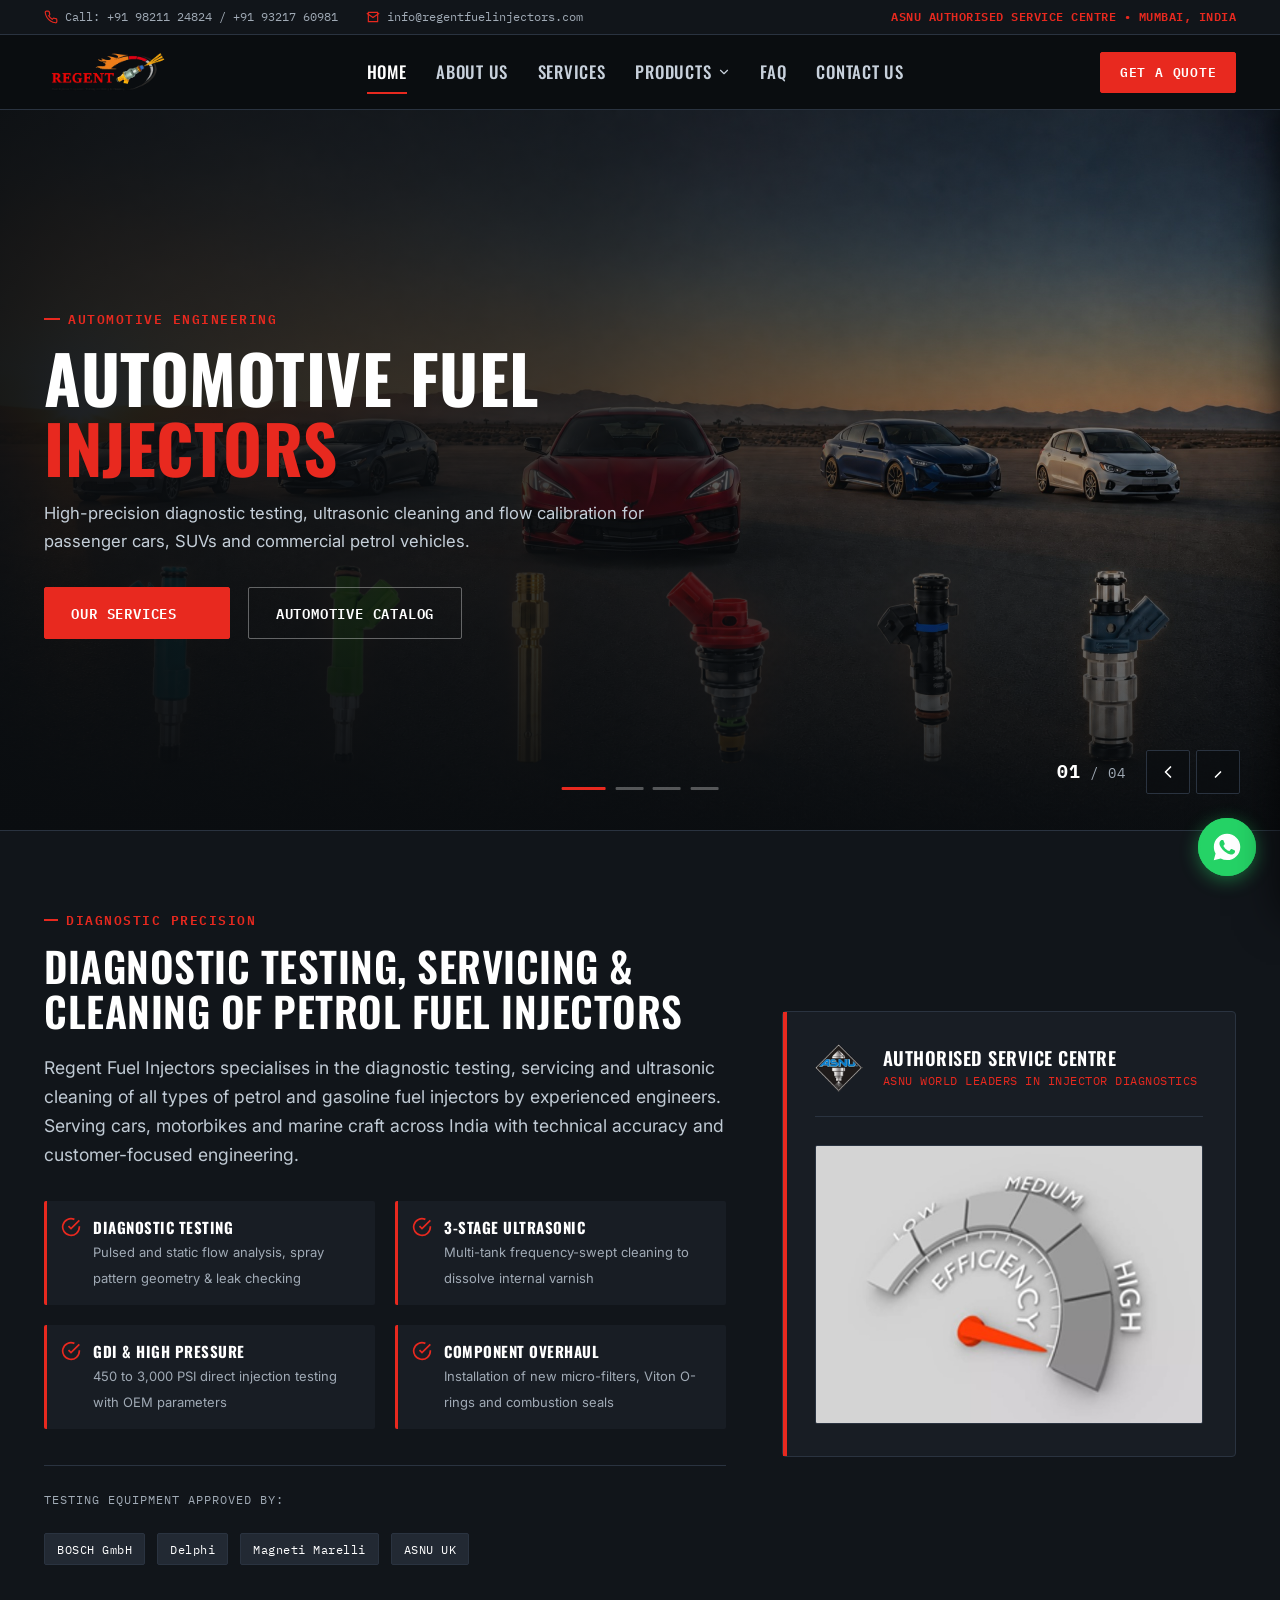
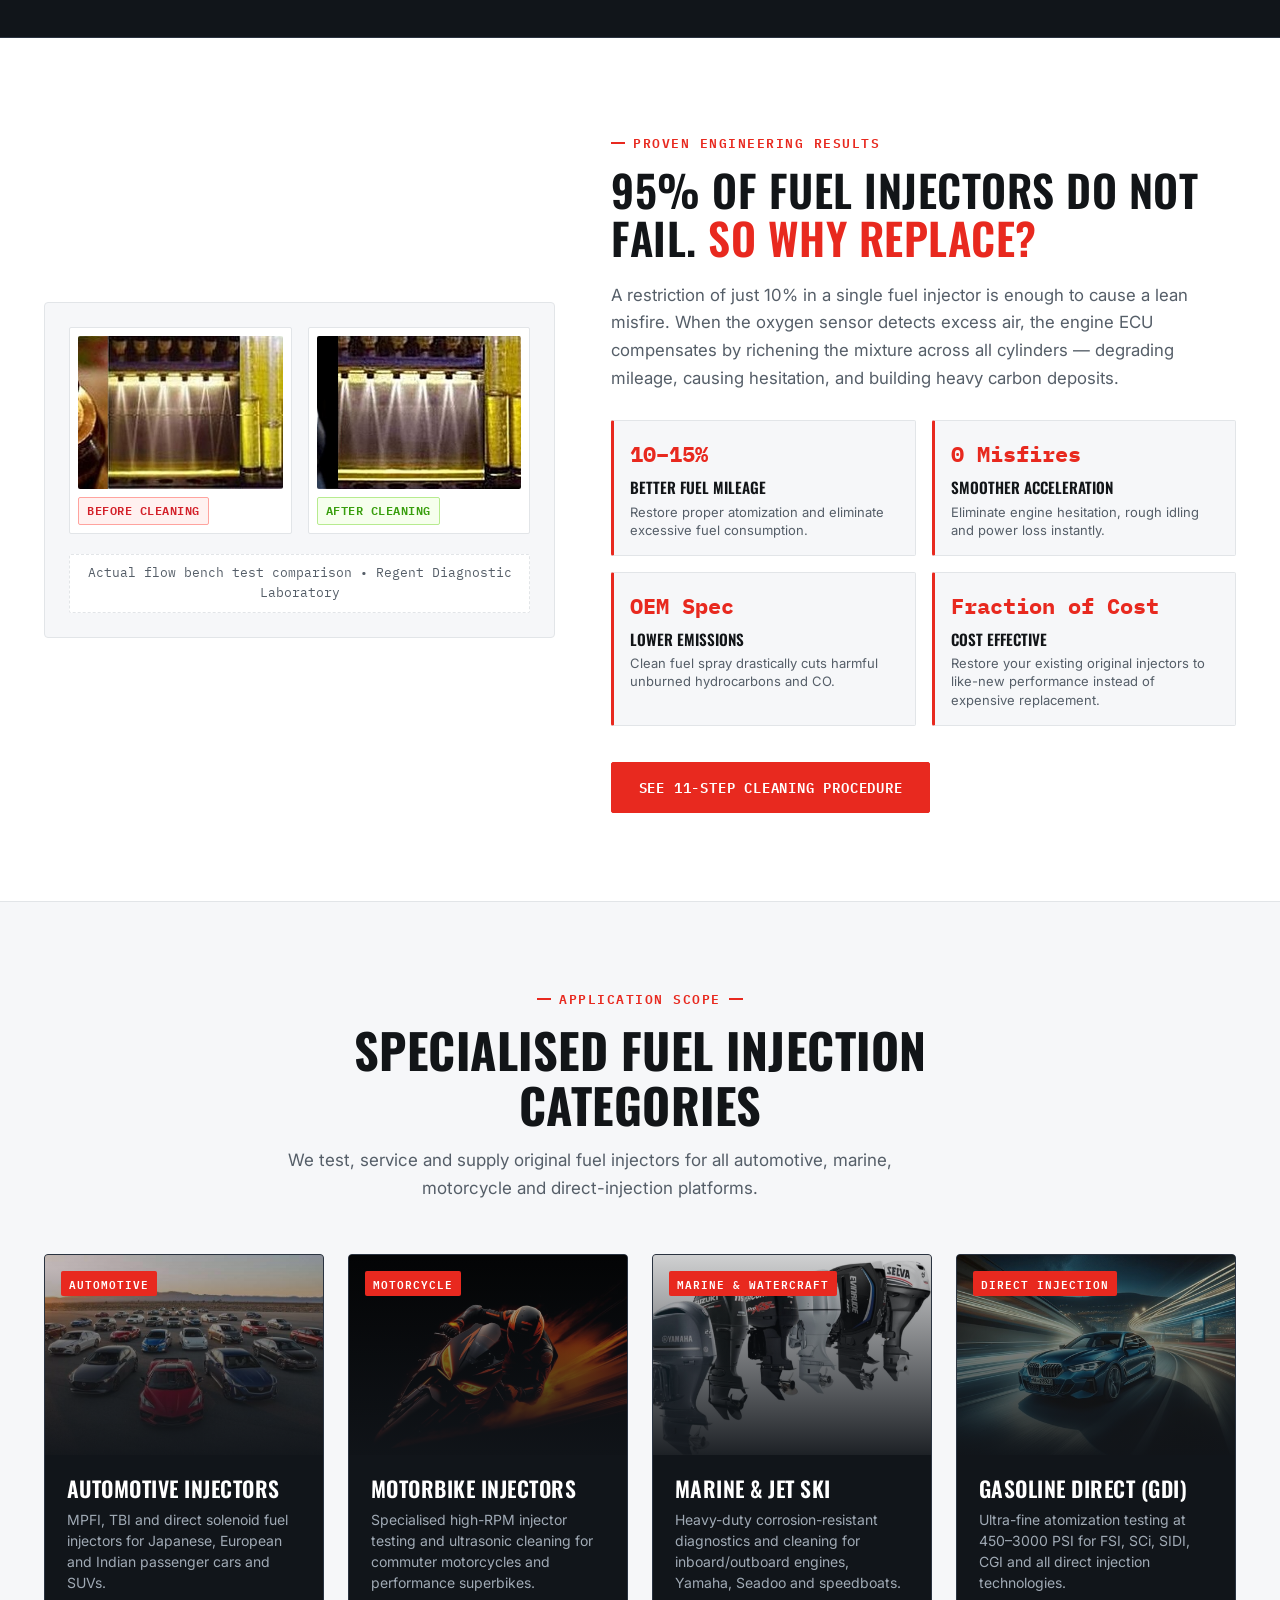
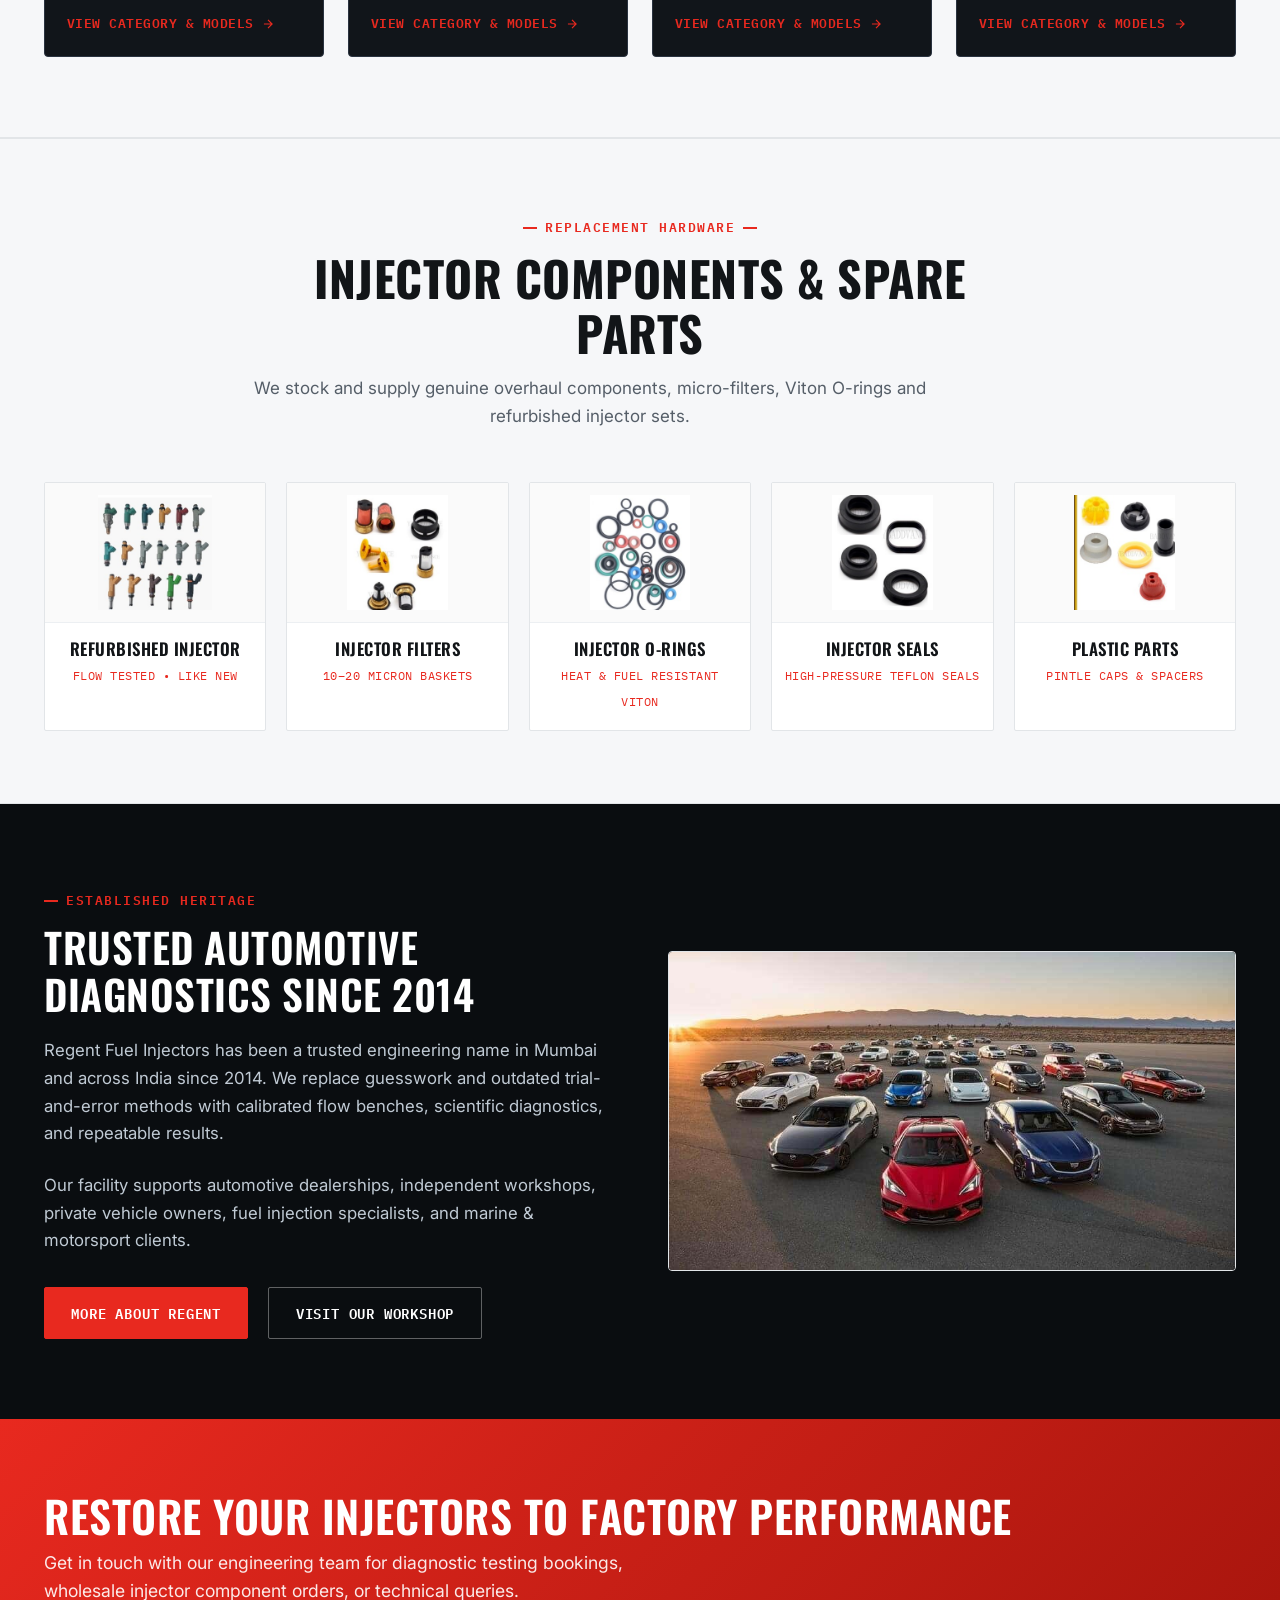
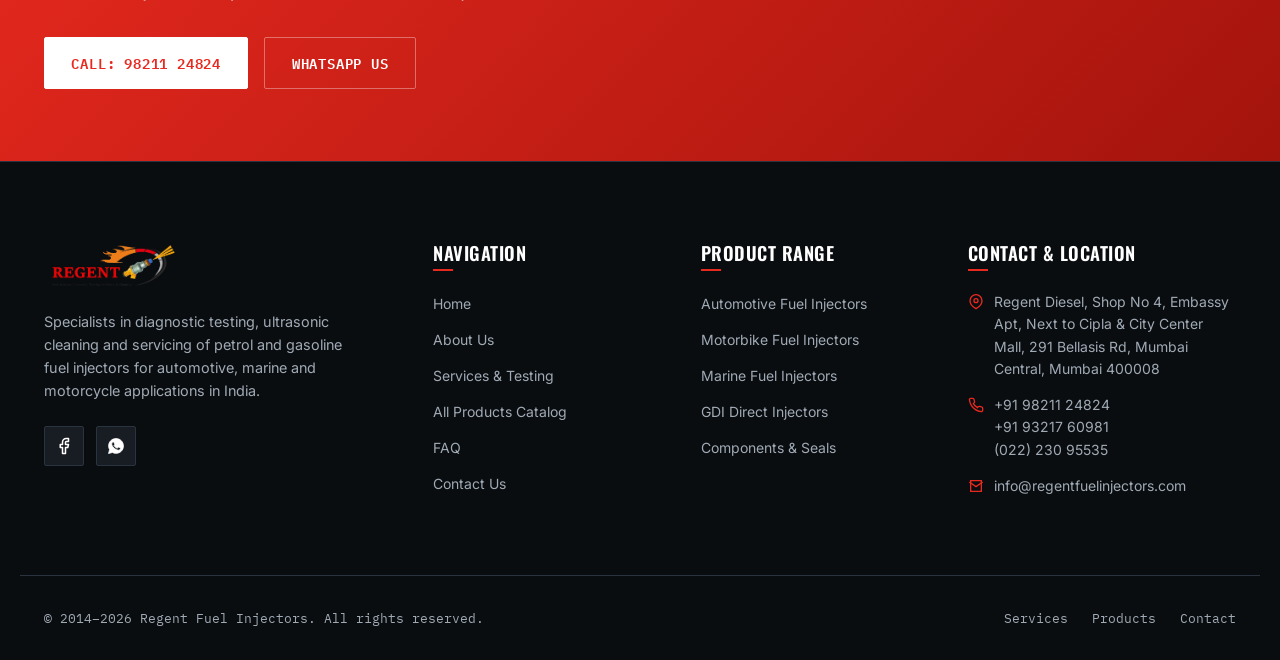
==== commit e60186c6: "mofified and restructured mobile view" ====
--- a/index.html
+++ b/index.html
@@ -60,7 +60,7 @@
 
       <div class="header-cta">
         <a href="contact.html" class="btn btn-primary btn-sm">Get a Quote</a>
-        <button class="hamburger" aria-label="Toggle Navigation Menu">
+        <button class="hamburger" aria-label="Toggle Navigation Menu" aria-expanded="false" aria-controls="mobile-nav">
           <span></span><span></span><span></span>
         </button>
       </div>
@@ -68,7 +68,7 @@
   </header>
 
   <!-- ================= MOBILE NAVIGATION DRAWER ================= -->
-  <nav class="mobile-nav" aria-label="Mobile Navigation">
+  <nav class="mobile-nav" id="mobile-nav" aria-label="Mobile Navigation">
     <div class="mobile-nav-links">
       <a href="index.html" class="active">Home</a>
       <a href="about.html">About Us</a>
--- a/css/style.css
+++ b/css/style.css
@@ -477,55 +477,84 @@
   gap: 1rem;
 }
 
-/* Hamburger */
+/* Hamburger Button */
 .hamburger {
   display: none;
   flex-direction: column;
-  justify-content: space-between;
-  width: 28px;
-  height: 20px;
+  justify-content: center;
+  align-items: center;
+  gap: 5px;
+  width: 44px;
+  height: 44px;
   padding: 0;
-  z-index: 1001;
+  background: var(--black-800);
+  border: 1px solid var(--border-dark);
+  border-radius: var(--radius-xs);
+  cursor: pointer;
+  z-index: 1002;
+  transition: all var(--transition-fast);
+  appearance: none;
+  -webkit-appearance: none;
+}
+
+.hamburger:hover,
+.hamburger:focus-visible {
+  border-color: var(--red);
+  background: var(--black-900);
+  outline: none;
 }
 
 .hamburger span {
   display: block;
-  width: 100%;
+  width: 22px;
   height: 2px;
   background: var(--white);
-  transition: all var(--transition-fast);
+  border-radius: 1px;
+  transition: transform var(--transition-fast), opacity var(--transition-fast), background var(--transition-fast);
+  transform-origin: center;
+}
+
+.hamburger.is-open {
+  border-color: var(--red);
+  background: var(--black-900);
 }
 
 .hamburger.is-open span:nth-child(1) {
-  transform: translateY(9px) rotate(45deg);
+  transform: translateY(7px) rotate(45deg);
   background: var(--red);
 }
 
 .hamburger.is-open span:nth-child(2) {
   opacity: 0;
+  transform: scaleX(0);
 }
 
 .hamburger.is-open span:nth-child(3) {
-  transform: translateY(-9px) rotate(-45deg);
+  transform: translateY(-7px) rotate(-45deg);
   background: var(--red);
 }
 
 /* Mobile Drawer */
 .mobile-nav {
   position: fixed;
-  top: 0;
+  top: 74px;
   left: 0;
   width: 100%;
-  height: 100vh;
-  background: var(--black);
-  padding: 6rem 2rem 2.5rem;
+  height: calc(100vh - 74px);
+  height: calc(100dvh - 74px);
+  background: #0d0e12;
+  padding: 1.5rem 1.5rem 3rem;
   display: flex;
   flex-direction: column;
-  justify-content: space-between;
+  justify-content: flex-start;
+  gap: 1.5rem;
   transform: translateX(100%);
   transition: transform var(--transition-norm);
   z-index: 998;
   overflow-y: auto;
+  -webkit-overflow-scrolling: touch;
+  border-top: 1px solid var(--border-dark);
+  box-shadow: 0 16px 40px rgba(0, 0, 0, 0.7);
 }
 
 .mobile-nav.is-open {
@@ -535,53 +564,73 @@
 .mobile-nav-links {
   display: flex;
   flex-direction: column;
-  gap: 1.15rem;
-}
-
-.mobile-nav-links a {
+  gap: 0.25rem;
+}
+
+.mobile-nav-links > a,
+.mobile-sub-toggle > a {
+  display: block;
   font-family: var(--font-display);
-  font-size: 1.65rem;
+  font-size: 1.35rem;
   font-weight: 600;
   text-transform: uppercase;
+  letter-spacing: 0.75px;
   color: #D3DBE4;
-  border-bottom: 1px solid var(--border-dark);
-  padding-bottom: 0.6rem;
-}
-
-.mobile-nav-links a.active,
-.mobile-nav-links a:hover {
+  padding: 0.75rem 0.5rem;
+  border-bottom: 1px solid rgba(255, 255, 255, 0.08);
+  transition: color var(--transition-fast), padding-left var(--transition-fast);
+}
+
+.mobile-nav-links > a.active,
+.mobile-nav-links > a:hover,
+.mobile-sub-toggle > a.active,
+.mobile-sub-toggle > a:hover {
   color: var(--red);
-  border-color: var(--red);
+  padding-left: 0.75rem;
 }
 
 .mobile-sub-toggle {
   display: flex;
-  align-items: center;
-  justify-content: space-between;
+  flex-direction: column;
 }
 
 .mobile-submenu {
+  display: flex;
+  flex-direction: column;
+  gap: 0.25rem;
+  padding: 0.5rem 0 0.75rem 1rem;
+  border-left: 2px solid var(--red);
+  margin-left: 0.75rem;
+  margin-top: 0.35rem;
+  margin-bottom: 0.5rem;
+}
+
+.mobile-submenu a {
+  display: block;
+  font-family: var(--font-body) !important;
+  font-size: 0.9375rem !important;
+  font-weight: 500 !important;
+  color: var(--text-light-muted) !important;
+  border-bottom: none !important;
+  padding: 0.5rem 0.65rem !important;
+  border-radius: var(--radius-xs);
+  transition: all var(--transition-fast);
+}
+
+.mobile-submenu a:hover,
+.mobile-submenu a.active {
+  color: var(--white) !important;
+  background: var(--black-800);
+  padding-left: 0.85rem !important;
+}
+
+.mobile-nav-bottom {
+  margin-top: 0.5rem;
+  padding-top: 1.25rem;
+  border-top: 1px solid var(--border-dark);
   display: flex;
   flex-direction: column;
   gap: 0.75rem;
-  padding: 0.75rem 0 0.5rem 1rem;
-}
-
-.mobile-submenu a {
-  font-family: var(--font-body) !important;
-  font-size: 0.95rem !important;
-  color: var(--text-light-muted) !important;
-  border-bottom: none !important;
-  padding-bottom: 0 !important;
-}
-
-.mobile-nav-bottom {
-  margin-top: 2rem;
-  padding-top: 1.5rem;
-  border-top: 1px solid var(--border-dark);
-  display: flex;
-  flex-direction: column;
-  gap: 1rem;
 }
 
 /* ---------- PAGE HERO (Subpages) ---------- */
@@ -2119,8 +2168,15 @@
   .top-bar {
     display: none;
   }
-  .nav-primary, .header-cta {
+  .nav-primary {
     display: none;
+  }
+  .header-cta .btn {
+    display: none;
+  }
+  .header-cta {
+    display: flex;
+    align-items: center;
   }
   .hamburger {
     display: flex;
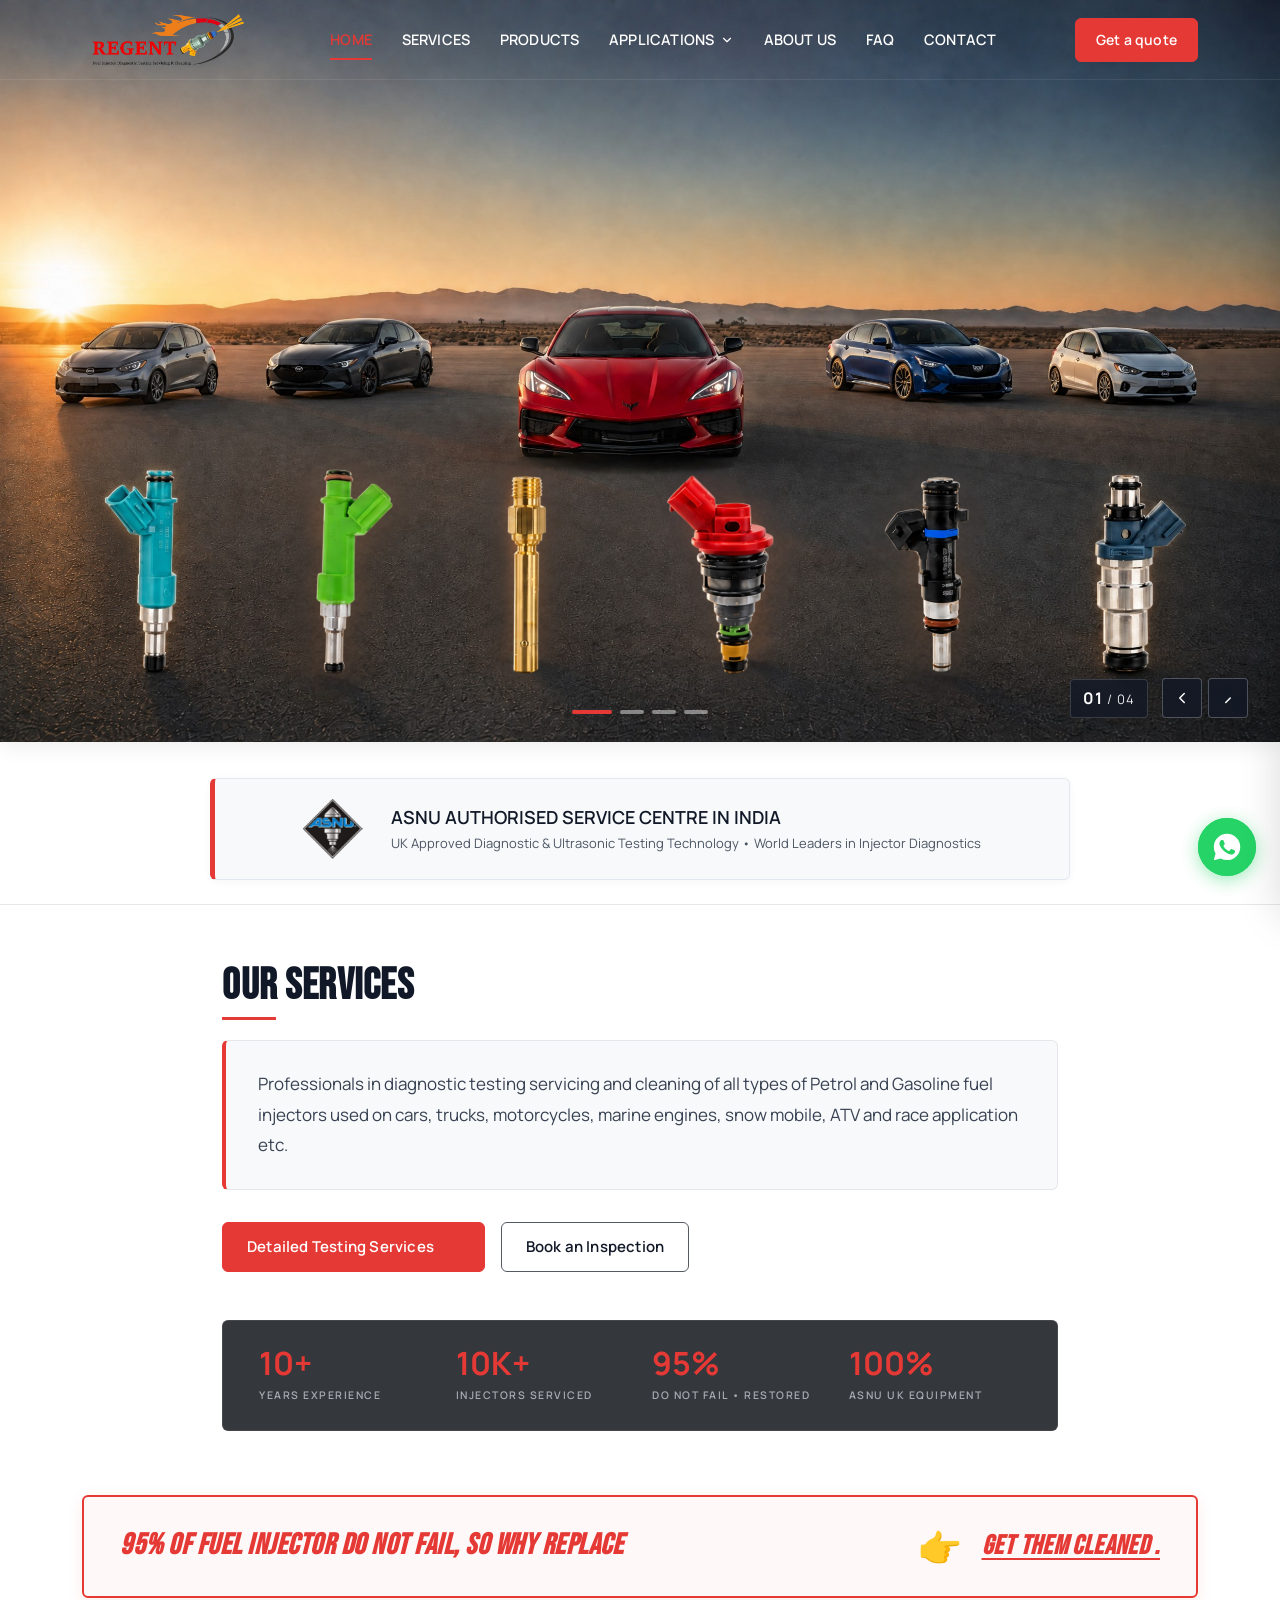
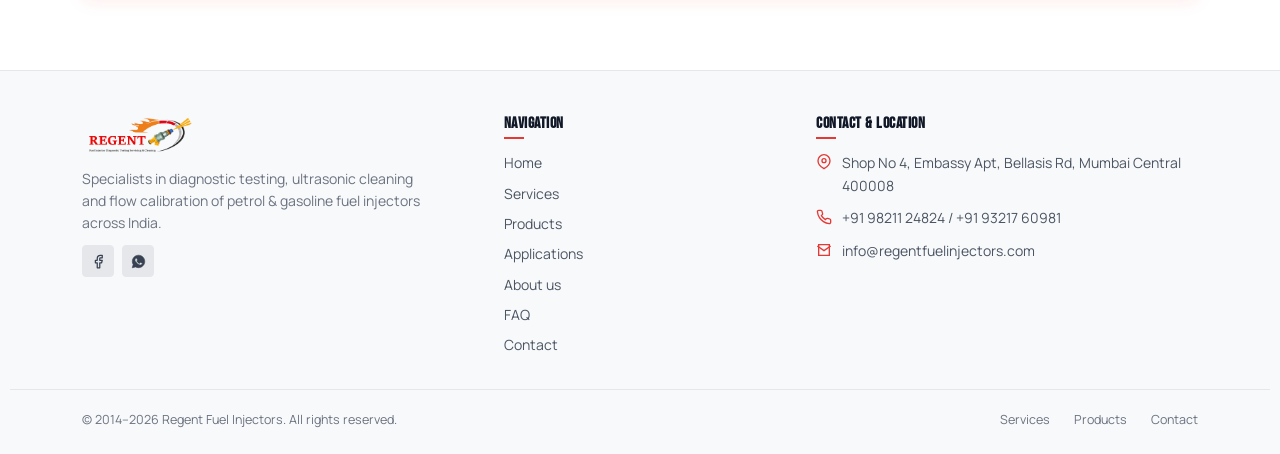
==== commit d559ca50: "changed the theme , font style" ====
--- a/index.html
+++ b/index.html
@@ -5,167 +5,169 @@
   <meta name="viewport" content="width=device-width, initial-scale=1.0">
   <title>Regent Fuel Injectors | Diagnostic Testing, Servicing &amp; Cleaning — Mumbai</title>
   <meta name="description" content="Regent Fuel Injectors — ASNU authorised fuel injector diagnostic testing, ultrasonic cleaning and servicing for automotive, marine, motorcycle and GDI injectors in Mumbai. Equipment approved by BOSCH, Delphi and Magneti Marelli.">
+
+  <!-- Social media metadata -->
+  <meta property="og:type" content="website">
+  <meta property="og:locale" content="en_IN">
+  <meta property="og:title" content="Regent Fuel Injectors | Diagnostic Testing & Servicing">
+  <meta property="og:description" content="Precision fuel injector diagnostics, ultrasonic cleaning, flow testing and servicing for automotive, marine, motorcycle and GDI systems in Mumbai.">
+  <meta property="og:url" content="https://regentfuelinjectors.com/">
+  <meta property="og:image" content="https://regentfuelinjectors.com/images/social/whatsapp-preview.png">
+  <meta property="og:image:width" content="1200">
+  <meta property="og:image:height" content="630">
+  <meta property="og:image:alt" content="Regent Fuel Injectors diagnostic testing and servicing — Mumbai">
+  <meta name="twitter:card" content="summary_large_image">
+  <meta name="twitter:title" content="Regent Fuel Injectors | Diagnostic Testing & Servicing">
+  <meta name="twitter:description" content="Precision fuel injector diagnostics, cleaning, flow testing and servicing across Mumbai.">
+  <meta name="twitter:image" content="https://regentfuelinjectors.com/images/social/whatsapp-preview.png">
+  <meta name="twitter:image:alt" content="Regent Fuel Injectors diagnostic testing and servicing — Mumbai">
+
+  <!-- Structured data -->
+  <script type="application/ld+json">
+  {
+    "@context": "https://schema.org",
+    "@graph": [
+      {
+        "@type": "Organization",
+        "@id": "https://regentfuelinjectors.com/#organization",
+        "name": "Regent Fuel Injectors",
+        "url": "https://regentfuelinjectors.com/",
+        "logo": "https://regentfuelinjectors.com/images/logo.png",
+        "description": "Specialist fuel injector diagnostic testing, ultrasonic cleaning, flow testing and servicing for automotive, marine, motorcycle and GDI systems.",
+        "email": "info@regentfuelinjectors.com",
+        "telephone": "+91-98211-24824",
+        "sameAs": [
+          "https://www.facebook.com/regentfuelinjectors/"
+        ]
+      },
+      {
+        "@type": "LocalBusiness",
+        "@id": "https://regentfuelinjectors.com/#localbusiness",
+        "name": "Regent Fuel Injectors",
+        "url": "https://regentfuelinjectors.com/",
+        "image": "https://regentfuelinjectors.com/images/social/whatsapp-preview.png",
+        "telephone": "+91-98211-24824",
+        "email": "info@regentfuelinjectors.com",
+        "priceRange": "$$",
+        "address": {
+          "@type": "PostalAddress",
+          "streetAddress": "Regent Diesel, Shop No 4, Embassy Apt, Next to Cipla & City Center Mall, 291 Bellasis Road",
+          "addressLocality": "Mumbai Central",
+          "addressRegion": "Maharashtra",
+          "postalCode": "400008",
+          "addressCountry": "IN"
+        },
+        "areaServed": [
+          "Mumbai",
+          "India"
+        ],
+        "additionalProperty": {
+          "@type": "PropertyValue",
+          "name": "Service categories",
+          "value": "Automotive, marine, motorcycle and GDI fuel injector diagnostics, cleaning and servicing"
+        }
+      }
+    ]
+  }
+  </script>
+
   <link rel="icon" href="images/logo.png">
   <link rel="stylesheet" href="css/style.css">
 </head>
 <body>
 
-  <!-- ================= TOP UTILITY BAR ================= -->
-  <div class="top-bar">
-    <div class="container top-bar-inner">
-      <div class="top-bar-left">
-        <div class="top-bar-item">
-          <svg viewBox="0 0 24 24" fill="none" stroke-width="2" stroke-linecap="round" stroke-linejoin="round"><path d="M22 16.92v3a2 2 0 0 1-2.18 2 19.79 19.79 0 0 1-8.63-3.07 19.5 19.5 0 0 1-6-6 19.79 19.79 0 0 1-3.07-8.67A2 2 0 0 1 4.11 2h3a2 2 0 0 1 2 1.72c.127.96.361 1.903.7 2.81a2 2 0 0 1-.45 2.11L8.09 9.91a16 16 0 0 0 6 6l1.27-1.27a2 2 0 0 1 2.11-.45c.907.339 1.85.573 2.81.7A2 2 0 0 1 22 16.92z"/></svg>
-          <span>Call: <a href="tel:+919821124824">+91 98211 24824</a> / <a href="tel:+919321760981">+91 93217 60981</a></span>
-        </div>
-        <div class="top-bar-item">
-          <svg viewBox="0 0 24 24" fill="none" stroke-width="2" stroke-linecap="round" stroke-linejoin="round"><path d="M4 4h16v16H4z"/><path d="M22 6l-10 7L2 6"/></svg>
-          <a href="mailto:info@regentfuelinjectors.com">info@regentfuelinjectors.com</a>
-        </div>
-      </div>
-      <div class="top-bar-right">
-        <span class="top-bar-badge">ASNU AUTHORISED SERVICE CENTRE &bull; MUMBAI, INDIA</span>
-      </div>
-    </div>
-  </div>
-
-  <!-- ================= MAIN HEADER & NAV ================= -->
-  <header class="site-header">
-    <div class="container header-inner">
-      <a href="index.html" class="brand" aria-label="Regent Fuel Injectors Home">
-        <img src="images/logo.png" alt="Regent Fuel Injectors Logo">
+  <!-- ================= MAIN HEADER & NAV (Transparent 80px Overlay) ================= -->
+<header class="site-header">
+  <div class="container header-inner">
+    <a href="index.html" class="brand" aria-label="Regent Fuel Injectors Home">
+      <img src="images/logo.png" alt="Regent Fuel Injectors Logo">
+    </a>
+
+    <nav class="nav-primary" aria-label="Main Navigation">
+      <a href="index.html" class="nav-link">Home</a>
+      <a href="services.html" class="nav-link">Services</a>
+      <a href="products.html" class="nav-link">Products</a>
+      <div class="nav-dropdown">
+        <a href="products.html#categories" class="nav-link nav-dropdown-toggle">
+          Applications
+          <svg viewBox="0 0 24 24" fill="none" stroke-width="2" stroke-linecap="round" stroke-linejoin="round"><path d="M6 9l6 6 6-6"/></svg>
+        </a>
+        <ul class="nav-dropdown-menu">
+          <li><a href="products/automotive.html">Automotive Fuel Injectors</a></li>
+          <li><a href="products/motorbike.html">Motorbike Fuel Injectors</a></li>
+          <li><a href="products/marine.html">Marine Fuel Injectors (Boat &amp; Jet Ski)</a></li>
+          <li><a href="products/gdi.html">GDI Direct Injectors</a></li>
+          <li><a href="products/components.html">Injector Components &amp; Parts</a></li>
+        </ul>
+      </div>
+      <a href="about.html" class="nav-link">About us</a>
+      <a href="faq.html" class="nav-link">FAQ</a>
+      <a href="contact.html" class="nav-link">Contact</a>
+    </nav>
+
+    <div class="header-cta">
+      <a href="contact.html" class="btn btn-primary btn-nav">Get a quote</a>
+      <a href="tel:+919821124824" class="header-call-btn" aria-label="Call Regent Fuel Injectors">
+        <svg viewBox="0 0 24 24" fill="none" stroke="currentColor" stroke-width="2" stroke-linecap="round" stroke-linejoin="round"><path d="M22 16.92v3a2 2 0 0 1-2.18 2 19.79 19.79 0 0 1-8.63-3.07 19.5 19.5 0 0 1-6-6 19.79 19.79 0 0 1-3.07-8.67A2 2 0 0 1 4.11 2h3a2 2 0 0 1 2 1.72c.127.96.361 1.903.7 2.81a2 2 0 0 1-.45 2.11L8.09 9.91a16 16 0 0 0 6 6l1.27-1.27a2 2 0 0 1 2.11-.45c.907.339 1.85.573 2.81.7A2 2 0 0 1 22 16.92z"/></svg>
+        <span>Call</span>
       </a>
-
-      <nav class="nav-primary" aria-label="Main Navigation">
-        <a href="index.html" class="nav-link active">Home</a>
-        <a href="about.html" class="nav-link">About Us</a>
-        <a href="services.html" class="nav-link">Services</a>
-        <div class="nav-dropdown">
-          <a href="products.html" class="nav-link nav-dropdown-toggle">
-            Products
-            <svg viewBox="0 0 24 24" fill="none" stroke-width="2" stroke-linecap="round" stroke-linejoin="round"><path d="M6 9l6 6 6-6"/></svg>
-          </a>
-          <ul class="nav-dropdown-menu">
-            <li><a href="products.html">All Products &amp; Catalog</a></li>
-            <li><a href="products/automotive.html">Automotive Fuel Injectors</a></li>
-            <li><a href="products/motorbike.html">Motorbike Fuel Injectors</a></li>
-            <li><a href="products/marine.html">Marine Fuel Injectors (Boat &amp; Jet Ski)</a></li>
-            <li><a href="products/gdi.html">GDI Direct Injectors</a></li>
-            <li><a href="products/components.html">Injector Components &amp; Parts</a></li>
-          </ul>
-        </div>
-        <a href="faq.html" class="nav-link">FAQ</a>
-        <a href="contact.html" class="nav-link">Contact Us</a>
-      </nav>
-
-      <div class="header-cta">
-        <a href="contact.html" class="btn btn-primary btn-sm">Get a Quote</a>
-        <button class="hamburger" aria-label="Toggle Navigation Menu" aria-expanded="false" aria-controls="mobile-nav">
-          <span></span><span></span><span></span>
-        </button>
-      </div>
-    </div>
-  </header>
-
-  <!-- ================= MOBILE NAVIGATION DRAWER ================= -->
-  <nav class="mobile-nav" id="mobile-nav" aria-label="Mobile Navigation">
-    <div class="mobile-nav-links">
-      <a href="index.html" class="active">Home</a>
-      <a href="about.html">About Us</a>
-      <a href="services.html">Services</a>
-      <div class="mobile-sub-toggle">
-        <a href="products.html">Products</a>
-      </div>
-      <div class="mobile-submenu">
-        <a href="products/automotive.html">&bull; Automotive Fuel Injectors</a>
-        <a href="products/motorbike.html">&bull; Motorbike Fuel Injectors</a>
-        <a href="products/marine.html">&bull; Marine Fuel Injectors</a>
-        <a href="products/gdi.html">&bull; GDI Direct Injectors</a>
-        <a href="products/components.html">&bull; Components &amp; Spare Parts</a>
-      </div>
-      <a href="faq.html">FAQ</a>
-      <a href="contact.html">Contact Us</a>
-    </div>
-
-    <div class="mobile-nav-bottom">
-      <a href="tel:+919821124824" class="btn btn-primary">Call: +91 98211 24824</a>
-      <a href="https://wa.me/919821124824?text=Hi%2C%20I%27d%20like%20to%20enquire%20about%20fuel%20injector%20servicing." target="_blank" rel="noopener" class="btn btn-secondary">WhatsApp Enquiry</a>
-    </div>
-  </nav>
-
-  <!-- ================= HERO SLIDER (PPT Slide 1) ================= -->
+      <button class="hamburger" aria-label="Toggle Navigation Menu" aria-expanded="false" aria-controls="mobile-nav">
+        <span></span><span></span><span></span>
+      </button>
+    </div>
+  </div>
+</header>
+
+<!-- ================= MOBILE NAVIGATION DRAWER ================= -->
+<nav class="mobile-nav" id="mobile-nav" aria-label="Mobile Navigation">
+  <div class="mobile-nav-links">
+    <a href="index.html">Home</a>
+    <a href="services.html">Services</a>
+    <a href="products.html">Products</a>
+    <div class="mobile-sub-toggle">
+      <a href="products.html#categories">Applications</a>
+    </div>
+    <div class="mobile-submenu">
+      <a href="products/automotive.html">&bull; Automotive Fuel Injectors</a>
+      <a href="products/motorbike.html">&bull; Motorbike Fuel Injectors</a>
+      <a href="products/marine.html">&bull; Marine Fuel Injectors</a>
+      <a href="products/gdi.html">&bull; GDI Direct Injectors</a>
+      <a href="products/components.html">&bull; Components &amp; Spare Parts</a>
+    </div>
+    <a href="about.html">About us</a>
+    <a href="faq.html">FAQ</a>
+    <a href="contact.html">Contact</a>
+  </div>
+
+  <div class="mobile-nav-bottom">
+    <a href="contact.html" class="btn btn-primary">Get a quote</a>
+    <a href="tel:+919821124824" class="btn btn-secondary">Call: +91 98211 24824</a>
+    <a href="https://wa.me/919821124824?text=Hi%2C%20I%27d%20like%20to%20enquire%20about%20fuel%20injector%20servicing." target="_blank" rel="noopener" class="btn btn-secondary">WhatsApp Enquiry</a>
+  </div>
+</nav>
+
+  <!-- ================= HERO SECTION (760–850px, Transparent 80px Nav, Atmospheric Slider) ================= -->
+  <!-- ================= HERO SLIDER (Pure Image Showcase — Zero Text) ================= -->
   <section class="hero-slider" aria-label="Featured Fuel Injector Services Slideshow">
     
     <!-- Slide 1: Automotive -->
     <div class="hero-slide is-active">
       <img src="images/hero/hero-1.jpg" alt="Automotive fuel injectors diagnostic testing and servicing">
-      <div class="hero-overlay">
-        <div class="container">
-          <div class="hero-content">
-            <span class="hero-badge">Automotive Engineering</span>
-            <h1 class="hero-title">Automotive Fuel <span>Injectors</span></h1>
-            <p class="hero-desc">High-precision diagnostic testing, ultrasonic cleaning and flow calibration for passenger cars, SUVs and commercial petrol vehicles.</p>
-            <div class="hero-actions">
-              <a href="services.html" class="btn btn-primary">Our Services <span class="btn-icon"><svg viewBox="0 0 24 24" fill="none" stroke-width="2"><path d="M5 12h14M12 5l7 7-7 7"/></svg></span></a>
-              <a href="products/automotive.html" class="btn btn-secondary">Automotive Catalog</a>
-            </div>
-          </div>
-        </div>
-      </div>
     </div>
 
     <!-- Slide 2: Motorbike -->
     <div class="hero-slide">
       <img src="images/hero/hero-2.jpg" alt="Motorbike fuel injectors ultrasonic cleaning and flow matching">
-      <div class="hero-overlay">
-        <div class="container">
-          <div class="hero-content">
-            <span class="hero-badge">Two-Wheeler &amp; Superbike</span>
-            <h2 class="hero-title">Motorbike Fuel <span>Injectors</span></h2>
-            <p class="hero-desc">Precision flow matching and deep ultrasonic restoration for single-cylinder commuters, superbikes, cruisers and competition engines.</p>
-            <div class="hero-actions">
-              <a href="services.html" class="btn btn-primary">Our Services <span class="btn-icon"><svg viewBox="0 0 24 24" fill="none" stroke-width="2"><path d="M5 12h14M12 5l7 7-7 7"/></svg></span></a>
-              <a href="products/motorbike.html" class="btn btn-secondary">Motorbike Range</a>
-            </div>
-          </div>
-        </div>
-      </div>
     </div>
 
     <!-- Slide 3: Marine -->
     <div class="hero-slide">
       <img src="images/hero/hero-3.jpg" alt="Marine fuel injectors for boats, speedboats and jet skis">
-      <div class="hero-overlay">
-        <div class="container">
-          <div class="hero-content">
-            <span class="hero-badge">Marine Propulsion</span>
-            <h2 class="hero-title">Marine Fuel <span>Injectors</span></h2>
-            <p class="hero-desc">Specialised diagnostic flow testing and saltwater deposit removal for inboard &amp; outboard boat engines and high-output personal watercraft.</p>
-            <div class="hero-actions">
-              <a href="services.html" class="btn btn-primary">Our Services <span class="btn-icon"><svg viewBox="0 0 24 24" fill="none" stroke-width="2"><path d="M5 12h14M12 5l7 7-7 7"/></svg></span></a>
-              <a href="products/marine.html" class="btn btn-secondary">Marine Range</a>
-            </div>
-          </div>
-        </div>
-      </div>
     </div>
 
     <!-- Slide 4: GDI -->
     <div class="hero-slide">
       <img src="images/hero/hero-4.jpg" alt="Gasoline Direct Injection GDI fuel injectors testing up to 3000 PSI">
-      <div class="hero-overlay">
-        <div class="container">
-          <div class="hero-content">
-            <span class="hero-badge">Direct Injection Systems</span>
-            <h2 class="hero-title">Gasoline Direct <span>Injection (GDI)</span></h2>
-            <p class="hero-desc">State-of-the-art testing at 450 to 3,000 PSI for FSI, SCi, IDE, JTS, SIDI and other advanced direct injection systems.</p>
-            <div class="hero-actions">
-              <a href="services.html" class="btn btn-primary">Our Services <span class="btn-icon"><svg viewBox="0 0 24 24" fill="none" stroke-width="2"><path d="M5 12h14M12 5l7 7-7 7"/></svg></span></a>
-              <a href="products/gdi.html" class="btn btn-secondary">GDI Details</a>
-            </div>
-          </div>
-        </div>
-      </div>
     </div>
 
     <!-- Slider Controls -->
@@ -193,397 +195,145 @@
 
   </section>
 
-  <!-- ================= SERVICE AUTHORITY BAND (PPT Slide 1 & 4) ================= -->
-  <section class="authority-band">
+  <!-- ================= ASNU AUTHORISED SERVICE CENTRE (PPT Slide 1) ================= -->
+  <section class="asnu-home-section" aria-label="ASNU Authorised Service Centre">
     <div class="container">
-      <div class="authority-grid">
-        <div class="authority-content reveal">
-          <div class="eyebrow">Diagnostic Precision</div>
-          <h2>Diagnostic Testing, Servicing &amp; Cleaning of Petrol Fuel Injectors</h2>
-          <p class="authority-lead">Regent Fuel Injectors specialises in the diagnostic testing, servicing and ultrasonic cleaning of all types of petrol and gasoline fuel injectors by experienced engineers. Serving cars, motorbikes and marine craft across India with technical accuracy and customer-focused engineering.</p>
-
-          <div class="authority-specs">
-            <div class="authority-spec-item">
-              <svg viewBox="0 0 24 24" fill="none" stroke-width="2"><path d="M22 11.08V12a10 10 0 1 1-5.93-9.14"/><polyline points="22 4 12 14.01 9 11.01"/></svg>
-              <div>
-                <strong>Diagnostic Testing</strong>
-                <span>Pulsed and static flow analysis, spray pattern geometry &amp; leak checking</span>
-              </div>
-            </div>
-            <div class="authority-spec-item">
-              <svg viewBox="0 0 24 24" fill="none" stroke-width="2"><path d="M22 11.08V12a10 10 0 1 1-5.93-9.14"/><polyline points="22 4 12 14.01 9 11.01"/></svg>
-              <div>
-                <strong>3-Stage Ultrasonic</strong>
-                <span>Multi-tank frequency-swept cleaning to dissolve internal varnish</span>
-              </div>
-            </div>
-            <div class="authority-spec-item">
-              <svg viewBox="0 0 24 24" fill="none" stroke-width="2"><path d="M22 11.08V12a10 10 0 1 1-5.93-9.14"/><polyline points="22 4 12 14.01 9 11.01"/></svg>
-              <div>
-                <strong>GDI &amp; High Pressure</strong>
-                <span>450 to 3,000 PSI direct injection testing with OEM parameters</span>
-              </div>
-            </div>
-            <div class="authority-spec-item">
-              <svg viewBox="0 0 24 24" fill="none" stroke-width="2"><path d="M22 11.08V12a10 10 0 1 1-5.93-9.14"/><polyline points="22 4 12 14.01 9 11.01"/></svg>
-              <div>
-                <strong>Component Overhaul</strong>
-                <span>Installation of new micro-filters, Viton O-rings and combustion seals</span>
-              </div>
-            </div>
-          </div>
-
-          <div class="authority-partners">
-            <span class="authority-partners-label">Testing Equipment Approved By:</span>
-            <div class="partner-pills">
-              <span class="partner-pill">BOSCH GmbH</span>
-              <span class="partner-pill">Delphi</span>
-              <span class="partner-pill">Magneti Marelli</span>
-              <span class="partner-pill">ASNU UK</span>
-            </div>
-          </div>
-        </div>
-
-        <div class="authority-media reveal">
-          <div class="authority-card-highlight">
-            <div class="asnu-stamp">
-              <img src="images/icons/asnu-logo.png" alt="ASNU Logo">
-              <div class="asnu-text">
-                <h4>Authorised Service Centre</h4>
-                <p>ASNU World Leaders in Injector Diagnostics</p>
-              </div>
-            </div>
-            <img src="images/services/efficiency-gauge.jpg" alt="Injector efficiency gauge chart" class="authority-media-img">
-          </div>
+      <div class="asnu-badge-card reveal">
+        <img src="images/icons/asnu-logo.png" alt="ASNU Logo" class="asnu-badge-logo">
+        <div class="asnu-badge-content">
+          <h2 class="asnu-badge-title">ASNU AUTHORISED SERVICE CENTRE IN INDIA</h2>
+          <span class="asnu-badge-sub">UK Approved Diagnostic &amp; Ultrasonic Testing Technology &bull; World Leaders in Injector Diagnostics</span>
         </div>
       </div>
     </div>
   </section>
 
-  <!-- ================= 95% VALUE PROPOSITION (PPT Slide 1 & 9) ================= -->
-  <section class="value-prop-section">
+  <!-- ================= OUR SERVICES (PPT Slide 1) ================= -->
+  <section class="home-services-section" aria-label="Our Services">
+    <div class="container home-services-container">
+      <div class="home-services-head reveal">
+        <!-- <div class="eyebrow">Diagnostic Precision</div> -->
+        <h2 class="home-services-title">Our Services</h2>
+      </div>
+      
+      <p class="home-services-desc reveal">
+        Professionals in diagnostic testing servicing and cleaning of all types of Petrol and Gasoline fuel injectors used on cars, trucks, motorcycles, marine engines, snow mobile, ATV and race application etc.
+      </p>
+
+      <!-- <div class="vehicle-chip-group reveal">
+        <span class="vehicle-chip"><svg viewBox="0 0 24 24" fill="none" stroke-width="2"><polyline points="20 6 9 17 4 12"/></svg> Passenger Cars &amp; SUVs</span>
+        <span class="vehicle-chip"><svg viewBox="0 0 24 24" fill="none" stroke-width="2"><polyline points="20 6 9 17 4 12"/></svg> Commercial Trucks</span>
+        <span class="vehicle-chip"><svg viewBox="0 0 24 24" fill="none" stroke-width="2"><polyline points="20 6 9 17 4 12"/></svg> Motorcycles &amp; Superbikes</span>
+        <span class="vehicle-chip"><svg viewBox="0 0 24 24" fill="none" stroke-width="2"><polyline points="20 6 9 17 4 12"/></svg> Marine Engines &amp; Jet Skis</span>
+        <span class="vehicle-chip"><svg viewBox="0 0 24 24" fill="none" stroke-width="2"><polyline points="20 6 9 17 4 12"/></svg> Snowmobiles &amp; ATVs</span>
+        <span class="vehicle-chip"><svg viewBox="0 0 24 24" fill="none" stroke-width="2"><polyline points="20 6 9 17 4 12"/></svg> Motorsport &amp; Race Applications</span>
+      </div> -->
+
+      <div class="home-services-cta reveal">
+        <a href="services.html" class="btn btn-primary">Detailed Testing Services <span class="btn-icon"><svg viewBox="0 0 24 24" fill="none" stroke-width="2"><path d="M5 12h14M12 5l7 7-7 7"/></svg></span></a>
+        <a href="contact.html" class="btn btn-outline-dark">Book an Inspection</a>
+      </div>
+
+      <!-- True Regent Statistics Strip -->
+      <div class="stats-strip reveal" style="margin-top: 3rem;">
+        <div class="stat-item">
+          <span class="stat-number">10+</span>
+          <span class="stat-label">Years Experience</span>
+        </div>
+        <div class="stat-item">
+          <span class="stat-number">10K+</span>
+          <span class="stat-label">Injectors Serviced</span>
+        </div>
+        <div class="stat-item">
+          <span class="stat-number">95%</span>
+          <span class="stat-label">Do Not Fail &bull; Restored</span>
+        </div>
+        <div class="stat-item">
+          <span class="stat-number">100%</span>
+          <span class="stat-label">ASNU UK Equipment</span>
+        </div>
+      </div>
+    </div>
+  </section>
+
+  <!-- ================= 95% FUEL INJECTORS CALLOUT (PPT Slide 1 & 9) ================= -->
+  <section class="home-callout-section" aria-label="Why Replace Fuel Injectors">
     <div class="container">
-      <div class="value-prop-grid">
-        
-        <div class="comparison-box reveal">
-          <div class="comparison-grid">
-            <div class="comparison-item">
-              <img src="images/services/flow-test-1.jpg" alt="Dirty injector spray pattern before ultrasonic cleaning">
-              <span class="comparison-tag tag-before">Before Cleaning</span>
-            </div>
-            <div class="comparison-item">
-              <img src="images/services/flow-test-2.jpg" alt="Clean injector spray pattern after 3-stage ultrasonic restoration">
-              <span class="comparison-tag tag-after">After Cleaning</span>
-            </div>
-          </div>
-          <div class="comparison-caption">
-            Actual flow bench test comparison &bull; Regent Diagnostic Laboratory
-          </div>
-        </div>
-
-        <div class="value-prop-content reveal">
-          <div class="eyebrow">Proven Engineering Results</div>
-          <h2>95% of fuel injectors do not fail. <span class="highlight">So why replace?</span></h2>
-          <p>A restriction of just 10% in a single fuel injector is enough to cause a lean misfire. When the oxygen sensor detects excess air, the engine ECU compensates by richening the mixture across all cylinders — degrading mileage, causing hesitation, and building heavy carbon deposits.</p>
-
-          <div class="results-list">
-            <div class="result-card">
-              <div class="result-metric">10–15%</div>
-              <div class="result-title">Better Fuel Mileage</div>
-              <div class="result-desc">Restore proper atomization and eliminate excessive fuel consumption.</div>
-            </div>
-            <div class="result-card">
-              <div class="result-metric">0 Misfires</div>
-              <div class="result-title">Smoother Acceleration</div>
-              <div class="result-desc">Eliminate engine hesitation, rough idling and power loss instantly.</div>
-            </div>
-            <div class="result-card">
-              <div class="result-metric">OEM Spec</div>
-              <div class="result-title">Lower Emissions</div>
-              <div class="result-desc">Clean fuel spray drastically cuts harmful unburned hydrocarbons and CO.</div>
-            </div>
-            <div class="result-card">
-              <div class="result-metric">Fraction of Cost</div>
-              <div class="result-title">Cost Effective</div>
-              <div class="result-desc">Restore your existing original injectors to like-new performance instead of expensive replacement.</div>
-            </div>
-          </div>
-
-          <div>
-            <a href="services.html#procedure" class="btn btn-primary">See 11-Step Cleaning Procedure</a>
-          </div>
-        </div>
-
+      <div class="home-callout-banner reveal">
+        <div class="home-callout-text">
+          95% OF FUEL INJECTOR DO NOT FAIL, SO WHY REPLACE
+        </div>
+        <div class="home-callout-right">
+          <span class="home-callout-hand" aria-hidden="true">&#x1F449;</span>
+          <a href="services.html" class="home-callout-btn" aria-label="Get your fuel injectors cleaned">GET THEM CLEANED .</a>
+        </div>
       </div>
     </div>
   </section>
 
-  <!-- ================= CORE SERVICE & PRODUCT CATEGORIES ================= -->
-  <section class="section section-dim">
-    <div class="container">
-      <div class="section-head center reveal">
-        <div class="eyebrow">Application Scope</div>
-        <h2 class="section-title">Specialised Fuel Injection Categories</h2>
-        <p class="section-desc">We test, service and supply original fuel injectors for all automotive, marine, motorcycle and direct-injection platforms.</p>
-      </div>
-
-      <div class="category-showcase-grid">
-        
-        <!-- Automotive -->
-        <div class="cat-showcase-card reveal">
-          <div class="cat-showcase-media">
-            <img src="images/products/car/category-car.jpg" alt="Automotive fuel injectors">
-            <div class="cat-showcase-overlay"></div>
-            <span class="cat-showcase-tag">Automotive</span>
-          </div>
-          <div class="cat-showcase-body">
-            <div>
-              <h3>Automotive Injectors</h3>
-              <p>MPFI, TBI and direct solenoid fuel injectors for Japanese, European and Indian passenger cars and SUVs.</p>
-            </div>
-            <a href="products/automotive.html" class="cat-showcase-link">
-              View Category &amp; Models
-              <svg viewBox="0 0 24 24" fill="none" stroke-width="2"><path d="M5 12h14M12 5l7 7-7 7"/></svg>
-            </a>
-          </div>
-        </div>
-
-        <!-- Motorbike -->
-        <div class="cat-showcase-card reveal">
-          <div class="cat-showcase-media">
-            <img src="images/products/bike/category-bike.jpg" alt="Motorbike fuel injectors">
-            <div class="cat-showcase-overlay"></div>
-            <span class="cat-showcase-tag">Motorcycle</span>
-          </div>
-          <div class="cat-showcase-body">
-            <div>
-              <h3>Motorbike Injectors</h3>
-              <p>Specialised high-RPM injector testing and ultrasonic cleaning for commuter motorcycles and performance superbikes.</p>
-            </div>
-            <a href="products/motorbike.html" class="cat-showcase-link">
-              View Category &amp; Models
-              <svg viewBox="0 0 24 24" fill="none" stroke-width="2"><path d="M5 12h14M12 5l7 7-7 7"/></svg>
-            </a>
-          </div>
-        </div>
-
-        <!-- Marine -->
-        <div class="cat-showcase-card reveal">
-          <div class="cat-showcase-media">
-            <img src="images/products/marine/category-boat.jpg" alt="Marine and jet ski fuel injectors">
-            <div class="cat-showcase-overlay"></div>
-            <span class="cat-showcase-tag">Marine &amp; Watercraft</span>
-          </div>
-          <div class="cat-showcase-body">
-            <div>
-              <h3>Marine &amp; Jet Ski</h3>
-              <p>Heavy-duty corrosion-resistant diagnostics and cleaning for inboard/outboard engines, Yamaha, Seadoo and speedboats.</p>
-            </div>
-            <a href="products/marine.html" class="cat-showcase-link">
-              View Category &amp; Models
-              <svg viewBox="0 0 24 24" fill="none" stroke-width="2"><path d="M5 12h14M12 5l7 7-7 7"/></svg>
-            </a>
-          </div>
-        </div>
-
-        <!-- GDI -->
-        <div class="cat-showcase-card reveal">
-          <div class="cat-showcase-media">
-            <img src="images/products/gdi/category-gdi.jpg" alt="Gasoline direct injectors GDI">
-            <div class="cat-showcase-overlay"></div>
-            <span class="cat-showcase-tag">Direct Injection</span>
-          </div>
-          <div class="cat-showcase-body">
-            <div>
-              <h3>Gasoline Direct (GDI)</h3>
-              <p>Ultra-fine atomization testing at 450–3000 PSI for FSI, SCi, SIDI, CGI and all direct injection technologies.</p>
-            </div>
-            <a href="products/gdi.html" class="cat-showcase-link">
-              View Category &amp; Models
-              <svg viewBox="0 0 24 24" fill="none" stroke-width="2"><path d="M5 12h14M12 5l7 7-7 7"/></svg>
-            </a>
-          </div>
-        </div>
-
-      </div>
-    </div>
-  </section>
-
-  <!-- ================= COMPONENTS & PARTS STRIP (PPT Slide 2) ================= -->
-  <section class="parts-strip">
-    <div class="container">
-      <div class="section-head center reveal">
-        <div class="eyebrow">Replacement Hardware</div>
-        <h2 class="section-title">Injector Components &amp; Spare Parts</h2>
-        <p class="section-desc">We stock and supply genuine overhaul components, micro-filters, Viton O-rings and refurbished injector sets.</p>
-      </div>
-
-      <div class="parts-grid">
-        <a href="products/components.html#refurbished" class="part-card reveal">
-          <div class="part-card-thumb">
-            <img src="images/products/cat-refurbish-injector.jpg" alt="Refurbished fuel injectors">
-          </div>
-          <div class="part-card-body">
-            <h4>Refurbished Injector</h4>
-            <span>Flow Tested &bull; Like New</span>
-          </div>
+  <!-- ================= SITE FOOTER (Compact Slim) ================= -->
+<footer class="site-footer">
+  <div class="container footer-compact-grid">
+    
+    <div class="footer-brand">
+      <a href="index.html">
+        <img src="images/logo.png" alt="Regent Fuel Injectors Logo">
+      </a>
+      <p>Specialists in diagnostic testing, ultrasonic cleaning and flow calibration of petrol &amp; gasoline fuel injectors across India.</p>
+      <div class="footer-social-row">
+        <a href="https://www.facebook.com/regentfuelinjectors/" aria-label="Facebook" target="_blank" rel="noopener" class="social-btn">
+          <svg viewBox="0 0 24 24" fill="none" stroke-width="2" stroke-linecap="round" stroke-linejoin="round"><path d="M18 2h-3a5 5 0 0 0-5 5v3H7v4h3v8h4v-8h3l1-4h-4V7a1 1 0 0 1 1-1h3z"/></svg>
         </a>
-
-        <a href="products/components.html#filters" class="part-card reveal">
-          <div class="part-card-thumb">
-            <img src="images/products/cat-injector-filters.jpg" alt="Micro filter baskets for fuel injectors">
-          </div>
-          <div class="part-card-body">
-            <h4>Injector Filters</h4>
-            <span>10–20 Micron Baskets</span>
-          </div>
+        <a href="https://wa.me/919821124824" aria-label="WhatsApp" target="_blank" rel="noopener" class="social-btn">
+          <svg viewBox="0 0 24 24" fill="currentColor"><path d="M12.04 2C6.58 2 2.13 6.45 2.13 11.91c0 1.75.46 3.45 1.32 4.95L2.05 22l5.25-1.38a9.9 9.9 0 0 0 4.74 1.21h.005c5.46 0 9.91-4.45 9.91-9.91C21.93 6.45 17.5 2 12.04 2zm5.8 14.14c-.24.68-1.4 1.32-1.93 1.4-.5.08-1.13.11-1.82-.11-.42-.13-.96-.31-1.65-.61-2.9-1.25-4.79-4.17-4.94-4.37-.14-.2-1.18-1.57-1.18-3 0-1.42.75-2.12 1.02-2.41.27-.29.58-.36.78-.36.2 0 .39 0 .56.01.18.01.42-.07.66.5.24.58.83 2 .9 2.15.07.15.12.32.02.52-.1.2-.15.32-.29.49-.14.17-.3.38-.43.51-.14.14-.29.29-.13.57.17.29.75 1.24 1.61 2.01 1.11.99 2.04 1.3 2.33 1.44.29.15.46.13.63-.08.17-.2.72-.84.91-1.13.19-.29.38-.24.63-.14.26.09 1.65.78 1.94.92.28.14.47.21.53.33.07.13.07.72-.17 1.4z"/></svg>
         </a>
-
-        <a href="products/components.html#orings" class="part-card reveal">
-          <div class="part-card-thumb">
-            <img src="images/products/cat-injector-oring.jpg" alt="Viton fuel injector O-rings">
-          </div>
-          <div class="part-card-body">
-            <h4>Injector O-Rings</h4>
-            <span>Heat &amp; Fuel Resistant Viton</span>
-          </div>
-        </a>
-
-        <a href="products/components.html#seals" class="part-card reveal">
-          <div class="part-card-thumb">
-            <img src="images/products/cat-injector-seal.jpg" alt="Combustion seals for fuel injectors">
-          </div>
-          <div class="part-card-body">
-            <h4>Injector Seals</h4>
-            <span>High-Pressure Teflon Seals</span>
-          </div>
-        </a>
-
-        <a href="products/components.html#plastic" class="part-card reveal">
-          <div class="part-card-thumb">
-            <img src="images/products/cat-injector-plastic-parts.jpg" alt="Pintle caps and plastic retainers">
-          </div>
-          <div class="part-card-body">
-            <h4>Plastic Parts</h4>
-            <span>Pintle Caps &amp; Spacers</span>
-          </div>
-        </a>
-      </div>
-    </div>
-  </section>
-
-  <!-- ================= TRUST & TRACK RECORD (PPT Slide 6) ================= -->
-  <section class="section section-dark">
-    <div class="container split">
-      <div class="reveal">
-        <div class="eyebrow">Established Heritage</div>
-        <h2 style="font-size:clamp(2rem, 3.2vw, 2.75rem); margin-bottom:1.25rem;">Trusted Automotive Diagnostics Since 2014</h2>
-        <p style="color:#C0CAD4; font-size:1.05rem; line-height:1.65; margin-bottom:1.5rem;">Regent Fuel Injectors has been a trusted engineering name in Mumbai and across India since 2014. We replace guesswork and outdated trial-and-error methods with calibrated flow benches, scientific diagnostics, and repeatable results.</p>
-        <p style="color:#C0CAD4; font-size:1.05rem; line-height:1.65; margin-bottom:2rem;">Our facility supports automotive dealerships, independent workshops, private vehicle owners, fuel injection specialists, and marine &amp; motorsport clients.</p>
-
-        <div style="display:flex; gap:1.25rem; flex-wrap:wrap;">
-          <a href="about.html" class="btn btn-primary">More About Regent</a>
-          <a href="contact.html" class="btn btn-secondary">Visit Our Workshop</a>
-        </div>
-      </div>
-
-      <div class="split-media reveal">
-        <img src="images/services/car-fleet.jpg" alt="Representative fleet of modern vehicles serviced by Regent Fuel Injectors">
-      </div>
-    </div>
-  </section>
-
-  <!-- ================= RED CTA BAND ================= -->
-  <section class="cta-band">
-    <div class="container cta-band-inner">
-      <div class="cta-band-content">
-        <h2>Restore Your Injectors to Factory Performance</h2>
-        <p>Get in touch with our engineering team for diagnostic testing bookings, wholesale injector component orders, or technical queries.</p>
-      </div>
-      <div class="cta-band-actions">
-        <a href="tel:+919821124824" class="btn btn-white">Call: 98211 24824</a>
-        <a href="https://wa.me/919821124824?text=Hi%2C%20I%27d%20like%20to%20enquire%20about%20fuel%20injector%20servicing." target="_blank" rel="noopener" class="btn btn-secondary">WhatsApp Us</a>
-      </div>
-    </div>
-  </section>
-
-  <!-- ================= SITE FOOTER ================= -->
-  <footer class="site-footer">
-    <div class="container footer-grid">
-      
-      <div class="footer-brand">
-        <a href="index.html">
-          <img src="images/logo.png" alt="Regent Fuel Injectors Logo">
-        </a>
-        <p>Specialists in diagnostic testing, ultrasonic cleaning and servicing of petrol and gasoline fuel injectors for automotive, marine and motorcycle applications in India.</p>
-        <div class="contact-social-row" style="margin-top:1rem; padding-top:0; border-top:none;">
-          <a href="https://www.facebook.com/regentfuelinjectors/" aria-label="Facebook" target="_blank" rel="noopener" class="social-btn">
-            <svg viewBox="0 0 24 24" fill="none" stroke-width="2" stroke-linecap="round" stroke-linejoin="round"><path d="M18 2h-3a5 5 0 0 0-5 5v3H7v4h3v8h4v-8h3l1-4h-4V7a1 1 0 0 1 1-1h3z"/></svg>
-          </a>
-          <a href="https://wa.me/919821124824" aria-label="WhatsApp" target="_blank" rel="noopener" class="social-btn">
-            <svg viewBox="0 0 24 24" fill="currentColor"><path d="M12.04 2C6.58 2 2.13 6.45 2.13 11.91c0 1.75.46 3.45 1.32 4.95L2.05 22l5.25-1.38a9.9 9.9 0 0 0 4.74 1.21h.005c5.46 0 9.91-4.45 9.91-9.91C21.93 6.45 17.5 2 12.04 2zm5.8 14.14c-.24.68-1.4 1.32-1.93 1.4-.5.08-1.13.11-1.82-.11-.42-.13-.96-.31-1.65-.61-2.9-1.25-4.79-4.17-4.94-4.37-.14-.2-1.18-1.57-1.18-3 0-1.42.75-2.12 1.02-2.41.27-.29.58-.36.78-.36.2 0 .39 0 .56.01.18.01.42-.07.66.5.24.58.83 2 .9 2.15.07.15.12.32.02.52-.1.2-.15.32-.29.49-.14.17-.3.38-.43.51-.14.14-.29.29-.13.57.17.29.75 1.24 1.61 2.01 1.11.99 2.04 1.3 2.33 1.44.29.15.46.13.63-.08.17-.2.72-.84.91-1.13.19-.29.38-.24.63-.14.26.09 1.65.78 1.94.92.28.14.47.21.53.33.07.13.07.72-.17 1.4z"/></svg>
-          </a>
-        </div>
-      </div>
-
-      <div class="footer-col">
-        <h4>Navigation</h4>
-        <ul>
-          <li><a href="index.html">Home</a></li>
-          <li><a href="about.html">About Us</a></li>
-          <li><a href="services.html">Services &amp; Testing</a></li>
-          <li><a href="products.html">All Products Catalog</a></li>
-          <li><a href="faq.html">FAQ</a></li>
-          <li><a href="contact.html">Contact Us</a></li>
-        </ul>
-      </div>
-
-      <div class="footer-col">
-        <h4>Product Range</h4>
-        <ul>
-          <li><a href="products/automotive.html">Automotive Fuel Injectors</a></li>
-          <li><a href="products/motorbike.html">Motorbike Fuel Injectors</a></li>
-          <li><a href="products/marine.html">Marine Fuel Injectors</a></li>
-          <li><a href="products/gdi.html">GDI Direct Injectors</a></li>
-          <li><a href="products/components.html">Components &amp; Seals</a></li>
-        </ul>
-      </div>
-
-      <div class="footer-col">
-        <h4>Contact &amp; Location</h4>
-        <div class="footer-contact-item">
-          <svg viewBox="0 0 24 24" fill="none" stroke-width="2"><path d="M21 10c0 7-9 12-9 12s-9-5-9-12a9 9 0 0 1 18 0z"/><circle cx="12" cy="10" r="3"/></svg>
-          <div>
-            Regent Diesel, Shop No 4, Embassy Apt, Next to Cipla &amp; City Center Mall, 291 Bellasis Rd, Mumbai Central, Mumbai 400008
-          </div>
-        </div>
-        <div class="footer-contact-item">
-          <svg viewBox="0 0 24 24" fill="none" stroke-width="2"><path d="M22 16.92v3a2 2 0 0 1-2.18 2 19.79 19.79 0 0 1-8.63-3.07 19.5 19.5 0 0 1-6-6 19.79 19.79 0 0 1-3.07-8.67A2 2 0 0 1 4.11 2h3a2 2 0 0 1 2 1.72c.127.96.361 1.903.7 2.81a2 2 0 0 1-.45 2.11L8.09 9.91a16 16 0 0 0 6 6l1.27-1.27a2 2 0 0 1 2.11-.45c.907.339 1.85.573 2.81.7A2 2 0 0 1 22 16.92z"/></svg>
-          <div>
-            <a href="tel:+919821124824">+91 98211 24824</a><br>
-            <a href="tel:+919321760981">+91 93217 60981</a><br>
-            <a href="tel:02223095535">(022) 230 95535</a>
-          </div>
-        </div>
-        <div class="footer-contact-item">
-          <svg viewBox="0 0 24 24" fill="none" stroke-width="2"><path d="M4 4h16v16H4z"/><path d="M22 6l-10 7L2 6"/></svg>
-          <div>
-            <a href="mailto:info@regentfuelinjectors.com">info@regentfuelinjectors.com</a>
-          </div>
-        </div>
-      </div>
-
-    </div>
-
-    <div class="container footer-bottom">
-      <span>&copy; 2014&ndash;<span data-year></span> Regent Fuel Injectors. All rights reserved.</span>
-      <div class="footer-bottom-links">
+      </div>
+    </div>
+
+    <div class="footer-col">
+      <h4>Navigation</h4>
+      <div class="footer-nav-list">
+        <a href="index.html">Home</a>
         <a href="services.html">Services</a>
         <a href="products.html">Products</a>
+        <a href="products.html#categories">Applications</a>
+        <a href="about.html">About us</a>
+        <a href="faq.html">FAQ</a>
         <a href="contact.html">Contact</a>
       </div>
     </div>
-  </footer>
+
+    <div class="footer-col">
+      <h4>Contact &amp; Location</h4>
+      <div class="footer-contact-item">
+        <svg viewBox="0 0 24 24" fill="none" stroke-width="2"><path d="M21 10c0 7-9 12-9 12s-9-5-9-12a9 9 0 0 1 18 0z"/><circle cx="12" cy="10" r="3"/></svg>
+        <div>Shop No 4, Embassy Apt, Bellasis Rd, Mumbai Central 400008</div>
+      </div>
+      <div class="footer-contact-item">
+        <svg viewBox="0 0 24 24" fill="none" stroke-width="2"><path d="M22 16.92v3a2 2 0 0 1-2.18 2 19.79 19.79 0 0 1-8.63-3.07 19.5 19.5 0 0 1-6-6 19.79 19.79 0 0 1-3.07-8.67A2 2 0 0 1 4.11 2h3a2 2 0 0 1 2 1.72c.127.96.361 1.903.7 2.81a2 2 0 0 1-.45 2.11L8.09 9.91a16 16 0 0 0 6 6l1.27-1.27a2 2 0 0 1 2.11-.45c.907.339 1.85.573 2.81.7A2 2 0 0 1 22 16.92z"/></svg>
+        <div>
+          <a href="tel:+919821124824">+91 98211 24824</a> / <a href="tel:+919321760981">+91 93217 60981</a>
+        </div>
+      </div>
+      <div class="footer-contact-item">
+        <svg viewBox="0 0 24 24" fill="none" stroke-width="2"><path d="M4 4h16v16H4z"/><path d="M22 6l-10 7L2 6"/></svg>
+        <div>
+          <a href="mailto:info@regentfuelinjectors.com">info@regentfuelinjectors.com</a>
+        </div>
+      </div>
+    </div>
+
+  </div>
+
+  <div class="container footer-bottom">
+    <span>&copy; 2014&ndash;<span data-year></span> Regent Fuel Injectors. All rights reserved.</span>
+    <div class="footer-bottom-links">
+      <a href="services.html">Services</a>
+      <a href="products.html">Products</a>
+      <a href="contact.html">Contact</a>
+    </div>
+  </div>
+</footer>
 
   <!-- ================= WHATSAPP FLOATING BUTTON ================= -->
   <a href="https://wa.me/919821124824?text=Hi%2C%20I%27d%20like%20to%20enquire%20about%20fuel%20injector%20servicing." class="whatsapp-float" target="_blank" rel="noopener" aria-label="Chat with us on WhatsApp">
--- a/css/style.css
+++ b/css/style.css
@@ -5,47 +5,50 @@
    ========================================================================== */
 
 /* ---------- Google Fonts ---------- */
-@import url('https://fonts.googleapis.com/css2?family=IBM+Plex+Mono:wght@400;500;600;700&family=Inter:wght@300;400;500;600;700&family=Oswald:wght@400;500;600;700&display=swap');
-
-/* ---------- Design Tokens ---------- */
+@import url('https://fonts.googleapis.com/css2?family=Bebas+Neue&family=Manrope:wght@400;500;600;700;800&display=swap');
+
+/* ---------- Design Tokens (Light Theme System) ---------- */
 :root {
   /* Brand Accents */
-  --red:              #E8291F;
-  --red-dark:         #C01D14;
-  --red-glow:         rgba(232, 41, 31, 0.16);
-  --red-muted:        rgba(232, 41, 31, 0.08);
-
-  /* Surfaces & Backgrounds */
+  --red:              #E53935;
+  --red-dark:         #C62828;
+  --red-glow:         rgba(229, 57, 53, 0.25);
+  --red-muted:        rgba(229, 57, 53, 0.08);
+
+  /* Light Theme Surfaces & Backgrounds */
+  --white:            #FFFFFF;
+  --off-white:        #F8F9FA;
+  --surface-subtle:   #F3F4F6;
+  --surface-card:     #FFFFFF;
+  --surface-card-hover: #F8FAFC;
+  --border-light:     #E5E7EB;
+  --border-light-subtle: #F3F4F6;
+  --border-dark:      #E5E7EB;
+  --border-dark-subtle: #F3F4F6;
+
+  /* Legacy variable mappings kept safe for subpage references */
   --black:            #0A0D10;
   --black-900:        #11151A;
   --black-800:        #181D24;
-  --black-700:        #222933;
-  --border-dark:      #2A3340;
-  --border-dark-subtle: rgba(255, 255, 255, 0.1);
-
-  --white:            #FFFFFF;
-  --off-white:        #F6F7F9;
-  --paper-card:       #FFFFFF;
-  --border-light:     #E2E5E8;
-  --border-light-subtle: #ECEFF2;
+  --black-700:        #23272E;
 
   /* Typography Colors */
-  --text-dark:        #121518;
-  --text-muted:       #555E68;
-  --text-subtle:      #7C8794;
+  --text-dark:        #111827;
+  --text-muted:       #4B5563;
+  --text-subtle:      #6B7280;
   --text-light:       #FFFFFF;
-  --text-light-muted: #A0AAB5;
-
-  /* Fonts */
-  --font-display:     'Oswald', -apple-system, BlinkMacSystemFont, sans-serif;
-  --font-body:        'Inter', -apple-system, BlinkMacSystemFont, sans-serif;
-  --font-mono:        'IBM Plex Mono', 'JetBrains Mono', monospace;
+  --text-light-muted: #A7ADB4;
+
+  /* Fonts (Bebas Neue for automotive headlines, Manrope for everything else) */
+  --font-display:     'Bebas Neue', Impact, sans-serif;
+  --font-body:        'Manrope', -apple-system, BlinkMacSystemFont, 'Segoe UI', Roboto, sans-serif;
+  --font-mono:        'Manrope', monospace;
 
   /* Layout & Spacing */
-  --container:        1240px;
-  --radius-xs:        2px;
-  --radius-sm:        4px;
-  --radius-md:        6px;
+  --container:        1260px;
+  --radius-xs:        4px;
+  --radius-sm:        6px;
+  --radius-md:        8px;
 
   --transition-fast:  0.2s cubic-bezier(0.16, 1, 0.3, 1);
   --transition-norm:  0.35s cubic-bezier(0.16, 1, 0.3, 1);
@@ -134,11 +137,12 @@
   width: 100%;
   max-width: var(--container);
   margin: 0 auto;
-  padding: 0 1.5rem;
+  padding-left: 72px;
+  padding-right: 72px;
 }
 
 .section {
-  padding: 5rem 0;
+  padding: 110px 0;
 }
 
 .section-lg {
@@ -175,11 +179,11 @@
   display: inline-flex;
   align-items: center;
   gap: 0.5rem;
-  font-family: var(--font-mono);
-  font-size: 0.8125rem;
+  font-family: var(--font-body);
+  font-size: 11.5px;
   font-weight: 600;
   text-transform: uppercase;
-  letter-spacing: 1.5px;
+  letter-spacing: 2px;
   color: var(--red);
   margin-bottom: 0.75rem;
 }
@@ -202,10 +206,13 @@
 }
 
 .section-title {
-  font-size: clamp(2rem, 3.8vw, 3rem);
-  font-weight: 700;
+  font-family: var(--font-display);
+  font-size: clamp(38px, 4.5vw, 58px);
+  font-weight: 400;
+  text-transform: uppercase;
   letter-spacing: 0.5px;
-  margin-bottom: 0.85rem;
+  line-height: 1.08;
+  margin-bottom: 1rem;
 }
 
 .section-desc {
@@ -225,57 +232,69 @@
   align-items: center;
   justify-content: center;
   gap: 0.6rem;
-  padding: 0.85rem 1.65rem;
-  font-family: var(--font-mono);
-  font-size: 0.875rem;
+  height: 50px;
+  min-height: 50px;
+  padding: 0 24px;
+  font-family: var(--font-body);
+  font-size: 15px;
   font-weight: 600;
-  text-transform: uppercase;
-  letter-spacing: 0.8px;
-  border-radius: var(--radius-xs);
+  letter-spacing: 0.2px;
+  border-radius: 6px;
   transition: all var(--transition-fast);
   white-space: nowrap;
+  text-decoration: none;
+  box-sizing: border-box;
 }
 
 .btn-primary {
   background: var(--red);
-  color: var(--white);
+  color: #FFFFFF;
   border: 1px solid var(--red);
 }
 
 .btn-primary:hover {
   background: var(--red-dark);
   border-color: var(--red-dark);
-  color: var(--white);
-  box-shadow: 0 4px 14px var(--red-glow);
+  color: #FFFFFF;
+  box-shadow: 0 4px 16px var(--red-glow);
   transform: translateY(-1px);
 }
 
 .btn-secondary {
   background: transparent;
-  color: var(--white);
-  border: 1px solid rgba(255, 255, 255, 0.35);
+  color: #FFFFFF;
+  border: 1px solid #555A60;
+  height: 50px;
+  min-height: 50px;
 }
 
 .btn-secondary:hover {
-  background: rgba(255, 255, 255, 0.1);
-  border-color: var(--white);
-  color: var(--white);
+  background: rgba(255, 255, 255, 0.08);
+  border-color: #FFFFFF;
+  color: #FFFFFF;
+  transform: translateY(-1px);
 }
 
 .btn-outline-dark {
   background: transparent;
   color: var(--text-dark);
-  border: 1px solid var(--border-dark);
+  border: 1px solid #555A60;
+  height: 50px;
+  min-height: 50px;
 }
 
 .btn-outline-dark:hover {
-  background: var(--black);
-  color: var(--white);
+  background: var(--text-dark);
+  color: #FFFFFF;
+  border-color: var(--text-dark);
+  transform: translateY(-1px);
 }
 
 .btn-sm {
-  padding: 0.55rem 1.15rem;
-  font-size: 0.8125rem;
+  height: 42px;
+  min-height: 42px;
+  padding: 0 18px;
+  font-size: 14px;
 }
 
 .btn-icon svg {
@@ -288,13 +307,13 @@
   transform: translateX(3px);
 }
 
-/* ---------- TOP UTILITY BAR ---------- */
+/* ---------- TOP UTILITY BAR (Light Theme) ---------- */
 .top-bar {
-  background: var(--black-900);
-  border-bottom: 1px solid var(--border-dark);
+  background: #F8F9FA;
+  border-bottom: 1px solid #E5E7EB;
   font-family: var(--font-mono);
   font-size: 0.78rem;
-  color: var(--text-light-muted);
+  color: #4B5563;
   padding: 0.45rem 0;
 }
 
@@ -326,7 +345,7 @@
 }
 
 .top-bar-item a:hover {
-  color: var(--white);
+  color: var(--red);
 }
 
 .top-bar-badge {
@@ -335,18 +354,18 @@
   letter-spacing: 0.5px;
 }
 
-/* ---------- MAIN HEADER & NAV ---------- */
+/* ---------- MAIN HEADER & NAV (Light Theme) ---------- */
 .site-header {
   position: sticky;
   top: 0;
   z-index: 999;
-  background: var(--black);
-  border-bottom: 1px solid var(--border-dark);
+  background: #FFFFFF;
+  border-bottom: 1px solid #E5E7EB;
   transition: background var(--transition-norm), box-shadow var(--transition-norm);
 }
 
 .site-header.is-scrolled {
-  box-shadow: 0 8px 24px rgba(0, 0, 0, 0.45);
+  box-shadow: 0 4px 20px rgba(0, 0, 0, 0.08);
 }
 
 .header-inner {
@@ -380,14 +399,14 @@
   font-weight: 500;
   text-transform: uppercase;
   letter-spacing: 0.75px;
-  color: #C8D1DC;
+  color: #1F2937;
   position: relative;
   padding: 0.5rem 0;
 }
 
 .nav-link:hover,
 .nav-link.active {
-  color: var(--white);
+  color: var(--red);
 }
 
 .nav-link::after {
@@ -432,17 +451,18 @@
   position: absolute;
   top: 100%;
   left: -1rem;
-  min-width: 260px;
-  background: var(--black-900);
-  border: 1px solid var(--border-dark);
-  border-top: 2px solid var(--red);
-  box-shadow: 0 12px 32px rgba(0, 0, 0, 0.5);
+  min-width: 270px;
+  background: #FFFFFF;
+  border: 1px solid #E5E7EB;
+  border-top: 3px solid var(--red);
+  box-shadow: 0 14px 36px rgba(0, 0, 0, 0.12);
   padding: 0.6rem 0;
   opacity: 0;
   visibility: hidden;
   transform: translateY(8px);
   transition: all var(--transition-fast);
   z-index: 100;
+  border-radius: 0 0 var(--radius-sm) var(--radius-sm);
 }
 
 .nav-dropdown:hover .nav-dropdown-menu,
@@ -454,21 +474,21 @@
 
 .nav-dropdown-menu li a {
   display: block;
-  padding: 0.6rem 1.25rem;
+  padding: 0.65rem 1.35rem;
   font-family: var(--font-body);
   font-size: 0.875rem;
   font-weight: 500;
-  color: #B5BFCC;
+  color: #374151;
   transition: all var(--transition-fast);
   border-left: 2px solid transparent;
 }
 
 .nav-dropdown-menu li a:hover,
 .nav-dropdown-menu li a.active {
-  color: var(--white);
-  background: var(--black-800);
+  color: var(--red);
+  background: #F8F9FA;
   border-left-color: var(--red);
-  padding-left: 1.45rem;
+  padding-left: 1.55rem;
 }
 
 .header-cta {
@@ -477,7 +497,7 @@
   gap: 1rem;
 }
 
-/* Hamburger Button */
+/* Hamburger Button (Light Theme) */
 .hamburger {
   display: none;
   flex-direction: column;
@@ -487,8 +507,8 @@
   width: 44px;
   height: 44px;
   padding: 0;
-  background: var(--black-800);
-  border: 1px solid var(--border-dark);
+  background: #F3F4F6;
+  border: 1px solid #D1D5DB;
   border-radius: var(--radius-xs);
   cursor: pointer;
   z-index: 1002;
@@ -500,7 +520,7 @@
 .hamburger:hover,
 .hamburger:focus-visible {
   border-color: var(--red);
-  background: var(--black-900);
+  background: #FFFFFF;
   outline: none;
 }
 
@@ -508,7 +528,7 @@
   display: block;
   width: 22px;
   height: 2px;
-  background: var(--white);
+  background: #1F2937;
   border-radius: 1px;
   transition: transform var(--transition-fast), opacity var(--transition-fast), background var(--transition-fast);
   transform-origin: center;
@@ -516,7 +536,7 @@
 
 .hamburger.is-open {
   border-color: var(--red);
-  background: var(--black-900);
+  background: #FFFFFF;
 }
 
 .hamburger.is-open span:nth-child(1) {
@@ -534,7 +554,7 @@
   background: var(--red);
 }
 
-/* Mobile Drawer */
+/* Mobile Drawer (Light Theme) */
 .mobile-nav {
   position: fixed;
   top: 74px;
@@ -542,7 +562,7 @@
   width: 100%;
   height: calc(100vh - 74px);
   height: calc(100dvh - 74px);
-  background: #0d0e12;
+  background: #FFFFFF;
   padding: 1.5rem 1.5rem 3rem;
   display: flex;
   flex-direction: column;
@@ -553,8 +573,8 @@
   z-index: 998;
   overflow-y: auto;
   -webkit-overflow-scrolling: touch;
-  border-top: 1px solid var(--border-dark);
-  box-shadow: 0 16px 40px rgba(0, 0, 0, 0.7);
+  border-top: 1px solid #E5E7EB;
+  box-shadow: 0 16px 40px rgba(0, 0, 0, 0.15);
 }
 
 .mobile-nav.is-open {
@@ -575,9 +595,9 @@
   font-weight: 600;
   text-transform: uppercase;
   letter-spacing: 0.75px;
-  color: #D3DBE4;
+  color: #1F2937;
   padding: 0.75rem 0.5rem;
-  border-bottom: 1px solid rgba(255, 255, 255, 0.08);
+  border-bottom: 1px solid #F3F4F6;
   transition: color var(--transition-fast), padding-left var(--transition-fast);
 }
 
@@ -610,7 +630,7 @@
   font-family: var(--font-body) !important;
   font-size: 0.9375rem !important;
   font-weight: 500 !important;
-  color: var(--text-light-muted) !important;
+  color: #4B5563 !important;
   border-bottom: none !important;
   padding: 0.5rem 0.65rem !important;
   border-radius: var(--radius-xs);
@@ -619,15 +639,15 @@
 
 .mobile-submenu a:hover,
 .mobile-submenu a.active {
-  color: var(--white) !important;
-  background: var(--black-800);
+  color: var(--red) !important;
+  background: #F8F9FA;
   padding-left: 0.85rem !important;
 }
 
 .mobile-nav-bottom {
   margin-top: 0.5rem;
   padding-top: 1.25rem;
-  border-top: 1px solid var(--border-dark);
+  border-top: 1px solid #E5E7EB;
   display: flex;
   flex-direction: column;
   gap: 0.75rem;
@@ -686,13 +706,14 @@
   line-height: 1.6;
 }
 
-/* ---------- HERO SLIDER (Homepage) ---------- */
+/* ---------- HERO SLIDER (Homepage — Image-Only Framed Showcase) ---------- */
 .hero-slider {
   position: relative;
   width: 100%;
-  height: clamp(520px, 80vh, 760px);
-  background: var(--black);
+  height: clamp(340px, 48vw, 560px);
+  background: #0A0D10;
   overflow: hidden;
+  box-shadow: 0 4px 20px rgba(0, 0, 0, 0.08);
 }
 
 .hero-slide {
@@ -703,7 +724,7 @@
   height: 100%;
   opacity: 0;
   visibility: hidden;
-  transition: opacity 1s cubic-bezier(0.16, 1, 0.3, 1), transform 1s cubic-bezier(0.16, 1, 0.3, 1);
+  transition: opacity 0.8s cubic-bezier(0.16, 1, 0.3, 1), transform 0.8s cubic-bezier(0.16, 1, 0.3, 1);
   transform: scale(1.02);
 }
 
@@ -721,155 +742,304 @@
   object-position: center;
 }
 
-.hero-overlay {
+/* Hero Controls (Frosted Light) */
+.hero-controls {
   position: absolute;
-  top: 0;
+  bottom: 1.5rem;
+  right: 2rem;
+  z-index: 10;
+  display: flex;
+  align-items: center;
+  gap: 0.85rem;
+}
+
+.hero-counter {
+  font-family: var(--font-mono);
+  font-size: 0.8125rem;
+  color: rgba(255, 255, 255, 0.9);
+  letter-spacing: 1px;
+  background: rgba(17, 24, 39, 0.7);
+  padding: 0.35rem 0.75rem;
+  border-radius: var(--radius-xs);
+  backdrop-filter: blur(6px);
+  border: 1px solid rgba(255, 255, 255, 0.15);
+}
+
+.hero-counter .current {
+  color: var(--white);
+  font-weight: 700;
+  font-size: 1rem;
+}
+
+.hero-nav {
+  display: flex;
+  gap: 0.4rem;
+}
+
+.hero-btn {
+  width: 40px;
+  height: 40px;
+  border: 1px solid rgba(255, 255, 255, 0.25);
+  background: rgba(17, 24, 39, 0.7);
+  color: var(--white);
+  display: flex;
+  align-items: center;
+  justify-content: center;
+  border-radius: var(--radius-xs);
+  backdrop-filter: blur(6px);
+  transition: all var(--transition-fast);
+}
+
+.hero-btn:hover {
+  background: var(--red);
+  border-color: var(--red);
+  transform: translateY(-1px);
+}
+
+.hero-btn svg {
+  width: 18px;
+  height: 18px;
+  stroke: currentColor;
+}
+
+/* Dots */
+.hero-dots {
+  position: absolute;
+  bottom: 1.75rem;
+  left: 50%;
+  transform: translateX(-50%);
+  z-index: 10;
+  display: flex;
+  gap: 0.5rem;
+}
+
+.hero-dot {
+  width: 24px;
+  height: 4px;
+  background: rgba(255, 255, 255, 0.45);
+  border-radius: 2px;
+  transition: all var(--transition-fast);
+}
+
+.hero-dot.is-active {
+  background: var(--red);
+  width: 40px;
+}
+
+/* ---------- ASNU AUTHORIZED SERVICE CENTRE BANNER (Slide 1 PPT) ---------- */
+.asnu-home-section {
+  background: #FFFFFF;
+  padding: 2.25rem 0 1.5rem;
+  border-bottom: 1px solid #E5E7EB;
+}
+
+.asnu-badge-card {
+  display: flex;
+  align-items: center;
+  justify-content: center;
+  gap: 1.75rem;
+  padding: 1.25rem 2.25rem;
+  background: #F8F9FA;
+  border: 1px solid #E2E8F0;
+  border-left: 5px solid var(--red);
+  border-radius: var(--radius-sm);
+  box-shadow: 0 2px 10px rgba(0, 0, 0, 0.04);
+  max-width: 860px;
+  margin: 0 auto;
+  transition: transform var(--transition-fast), box-shadow var(--transition-fast);
+}
+
+.asnu-badge-card:hover {
+  transform: translateY(-1px);
+  box-shadow: 0 6px 18px rgba(0, 0, 0, 0.07);
+}
+
+.asnu-badge-logo {
+  height: 60px;
+  width: auto;
+  flex-shrink: 0;
+  object-fit: contain;
+}
+
+.asnu-badge-content {
+  display: flex;
+  flex-direction: column;
+}
+
+.asnu-badge-title {
+  font-family: var(--font-display);
+  font-size: clamp(1.2rem, 2.2vw, 1.55rem);
+  font-weight: 700;
+  text-transform: uppercase;
+  letter-spacing: 0.75px;
+  color: #111827;
+  line-height: 1.2;
+}
+
+.asnu-badge-sub {
+  font-family: var(--font-mono);
+  font-size: 0.8125rem;
+  color: #4B5563;
+  margin-top: 0.25rem;
+}
+
+/* ---------- HOMEPAGE SERVICES SECTION (Slide 1 & 4 PPT) ---------- */
+.home-services-section {
+  background: #FFFFFF;
+  padding: 3.5rem 0 2.5rem;
+}
+
+.home-services-container {
+  max-width: 980px;
+  margin: 0 auto;
+}
+
+.home-services-head {
+  margin-bottom: 1.25rem;
+}
+
+.home-services-title {
+  font-family: var(--font-display);
+  font-size: clamp(2rem, 3.5vw, 2.75rem);
+  font-weight: 700;
+  color: #111827;
+  text-transform: uppercase;
+  letter-spacing: 0.5px;
+  position: relative;
+  display: inline-block;
+  padding-bottom: 0.5rem;
+}
+
+.home-services-title::after {
+  content: '';
+  position: absolute;
   left: 0;
-  width: 100%;
-  height: 100%;
-  background: linear-gradient(
-    90deg,
-    rgba(10, 13, 16, 0.94) 0%,
-    rgba(10, 13, 16, 0.78) 45%,
-    rgba(10, 13, 16, 0.25) 100%
-  ),
-  linear-gradient(
-    0deg,
-    rgba(10, 13, 16, 0.95) 0%,
-    transparent 40%
-  );
-  display: flex;
-  align-items: center;
-}
-
-.hero-content {
-  color: var(--white);
-  max-width: 680px;
-}
-
-.hero-badge {
+  bottom: 0;
+  width: 54px;
+  height: 3px;
+  background: var(--red);
+}
+
+.home-services-desc {
+  font-family: var(--font-body);
+  font-size: clamp(1.0625rem, 1.3vw, 1.25rem);
+  line-height: 1.8;
+  color: #374151;
+  margin-top: 1.25rem;
+  background: #F8F9FA;
+  padding: 1.75rem 2rem;
+  border-radius: var(--radius-sm);
+  border: 1px solid #E5E7EB;
+  border-left: 4px solid var(--red);
+}
+
+.vehicle-chip-group {
+  display: flex;
+  flex-wrap: wrap;
+  gap: 0.6rem;
+  margin-top: 1.5rem;
+}
+
+.vehicle-chip {
   display: inline-flex;
   align-items: center;
-  gap: 0.5rem;
+  gap: 0.45rem;
+  padding: 0.45rem 0.95rem;
+  background: #F3F4F6;
+  border: 1px solid #E5E7EB;
+  border-radius: var(--radius-xs);
   font-family: var(--font-mono);
   font-size: 0.8125rem;
   font-weight: 600;
+  color: #1F2937;
+  text-transform: uppercase;
+}
+
+.vehicle-chip svg {
+  width: 14px;
+  height: 14px;
+  stroke: var(--red);
+  flex-shrink: 0;
+}
+
+.home-services-cta {
+  margin-top: 2rem;
+  display: flex;
+  gap: 1rem;
+  flex-wrap: wrap;
+}
+
+/* ---------- 95% FUEL INJECTOR CALLOUT BANNER (Slide 1 & 9 PPT) ---------- */
+.home-callout-section {
+  background: #FFFFFF;
+  padding: 1.5rem 0 4.5rem;
+}
+
+.home-callout-banner {
+  background: #FFF8F8;
+  border: 2px solid var(--red);
+  border-radius: var(--radius-sm);
+  padding: 1.75rem 2.25rem;
+  display: flex;
+  align-items: center;
+  justify-content: space-between;
+  gap: 1.5rem;
+  box-shadow: 0 4px 18px rgba(232, 41, 31, 0.08);
+  transition: transform var(--transition-fast), box-shadow var(--transition-fast);
+}
+
+.home-callout-banner:hover {
+  transform: translateY(-2px);
+  box-shadow: 0 8px 26px rgba(232, 41, 31, 0.15);
+}
+
+.home-callout-text {
+  font-family: var(--font-display);
+  font-size: clamp(1.2rem, 2.3vw, 1.85rem);
+  font-weight: 700;
+  font-style: italic;
   color: var(--red);
   text-transform: uppercase;
-  letter-spacing: 1.5px;
-  margin-bottom: 0.85rem;
-}
-
-.hero-badge::before {
-  content: '';
-  width: 16px;
-  height: 2px;
-  background: var(--red);
-}
-
-.hero-title {
-  font-size: clamp(2.4rem, 5.2vw, 4.2rem);
+  letter-spacing: 0.5px;
+  line-height: 1.3;
+}
+
+.home-callout-right {
+  display: flex;
+  align-items: center;
+  gap: 1.25rem;
+  flex-shrink: 0;
+}
+
+.home-callout-hand {
+  font-size: 2.2rem;
+  line-height: 1;
+  display: inline-block;
+  animation: nudge-hand 1.8s infinite ease-in-out;
+}
+
+@keyframes nudge-hand {
+  0%, 100% { transform: translateX(0); }
+  50% { transform: translateX(6px); }
+}
+
+.home-callout-btn {
+  font-family: var(--font-display);
+  font-size: clamp(1.2rem, 2.1vw, 1.75rem);
   font-weight: 700;
-  line-height: 1.05;
-  margin-bottom: 1.1rem;
-  text-transform: uppercase;
-  letter-spacing: 0.5px;
-}
-
-.hero-title span {
+  font-style: italic;
+  text-transform: uppercase;
+  letter-spacing: 0.75px;
   color: var(--red);
-}
-
-.hero-desc {
-  font-size: clamp(1rem, 1.3vw, 1.15rem);
-  color: #C5CFD9;
-  line-height: 1.65;
-  margin-bottom: 2rem;
-  max-width: 600px;
-}
-
-.hero-actions {
-  display: flex;
-  align-items: center;
-  gap: 1.15rem;
-  flex-wrap: wrap;
-}
-
-/* Hero Controls */
-.hero-controls {
-  position: absolute;
-  bottom: 2.25rem;
-  right: 2.5rem;
-  z-index: 10;
-  display: flex;
-  align-items: center;
-  gap: 1.25rem;
-}
-
-.hero-counter {
-  font-family: var(--font-mono);
-  font-size: 0.875rem;
-  color: var(--text-light-muted);
-  letter-spacing: 1px;
-}
-
-.hero-counter .current {
-  color: var(--white);
-  font-weight: 700;
-  font-size: 1.1rem;
-}
-
-.hero-nav {
-  display: flex;
-  gap: 0.4rem;
-}
-
-.hero-btn {
-  width: 44px;
-  height: 44px;
-  border: 1px solid var(--border-dark);
-  background: rgba(10, 13, 16, 0.7);
-  color: var(--white);
-  display: flex;
-  align-items: center;
-  justify-content: center;
-  border-radius: var(--radius-xs);
-  transition: all var(--transition-fast);
-}
-
-.hero-btn:hover {
-  background: var(--red);
-  border-color: var(--red);
-}
-
-.hero-btn svg {
-  width: 20px;
-  height: 20px;
-  stroke: currentColor;
-}
-
-/* Dots */
-.hero-dots {
-  position: absolute;
-  bottom: 2.5rem;
-  left: 50%;
-  transform: translateX(-50%);
-  z-index: 10;
-  display: flex;
-  gap: 0.6rem;
-}
-
-.hero-dot {
-  width: 28px;
-  height: 3px;
-  background: rgba(255, 255, 255, 0.3);
-  border-radius: 1px;
-  transition: all var(--transition-fast);
-}
-
-.hero-dot.is-active {
-  background: var(--red);
-  width: 44px;
+  text-decoration: underline;
+  text-underline-offset: 4px;
+  white-space: nowrap;
+  transition: color var(--transition-fast), transform var(--transition-fast);
+}
+
+.home-callout-btn:hover {
+  color: var(--red-dark);
+  transform: scale(1.02);
 }
 
 /* ---------- SERVICE AUTHORITY BAND (PPT Slide 1) ---------- */
@@ -1935,41 +2105,44 @@
   transform: translateY(-2px);
 }
 
-/* ---------- SITE FOOTER ---------- */
+/* ---------- COMPACT SLIM FOOTER (Light Theme) ---------- */
 .site-footer {
-  background: var(--black);
-  color: var(--white);
-  border-top: 1px solid var(--border-dark);
-  padding: 5rem 0 2rem;
-}
-
-.footer-grid {
+  background: #F8F9FA;
+  color: #4B5563;
+  border-top: 1px solid #E5E7EB;
+  padding: 2.75rem 0 1.5rem;
+}
+
+.footer-compact-grid {
   display: grid;
-  grid-template-columns: 1.4fr 0.9fr 0.9fr 1.1fr;
-  gap: 3rem;
-  margin-bottom: 4rem;
+  grid-template-columns: 1.4fr 1fr 1.4fr;
+  gap: 2.5rem;
+  align-items: flex-start;
+  margin-bottom: 2rem;
 }
 
 .footer-brand img {
-  height: 48px;
+  height: 40px;
   width: auto;
-  margin-bottom: 1.25rem;
+  margin-bottom: 0.85rem;
 }
 
 .footer-brand p {
-  font-size: 0.9rem;
-  color: var(--text-light-muted);
-  line-height: 1.6;
-  margin-bottom: 1.5rem;
-  max-width: 320px;
+  font-size: 0.875rem;
+  color: #6B7280;
+  line-height: 1.55;
+  max-width: 340px;
 }
 
 .footer-col h4 {
-  font-size: 1.15rem;
-  margin-bottom: 1.25rem;
-  color: var(--white);
+  font-size: 1rem;
+  font-weight: 700;
+  color: #111827;
+  margin-bottom: 0.85rem;
+  text-transform: uppercase;
+  letter-spacing: 0.5px;
   position: relative;
-  padding-bottom: 0.5rem;
+  padding-bottom: 0.35rem;
 }
 
 .footer-col h4::after {
@@ -1982,29 +2155,30 @@
   background: var(--red);
 }
 
-.footer-col ul {
+.footer-nav-list {
   display: flex;
   flex-direction: column;
-  gap: 0.65rem;
-}
-
-.footer-col ul a {
+  gap: 0.5rem;
+}
+
+.footer-nav-list a {
   font-size: 0.875rem;
-  color: var(--text-light-muted);
+  color: #4B5563;
   transition: color var(--transition-fast), padding-left var(--transition-fast);
 }
 
-.footer-col ul a:hover {
-  color: var(--white);
-  padding-left: 4px;
+.footer-nav-list a:hover {
+  color: var(--red);
+  padding-left: 3px;
 }
 
 .footer-contact-item {
   display: flex;
   gap: 0.6rem;
-  margin-bottom: 0.85rem;
+  margin-bottom: 0.65rem;
   font-size: 0.875rem;
-  color: var(--text-light-muted);
+  color: #4B5563;
+  align-items: flex-start;
 }
 
 .footer-contact-item svg {
@@ -2012,24 +2186,24 @@
   height: 16px;
   stroke: var(--red);
   flex-shrink: 0;
-  margin-top: 3px;
+  margin-top: 2px;
 }
 
 .footer-contact-item a:hover {
-  color: var(--white);
+  color: var(--red);
 }
 
 .footer-bottom {
-  padding-top: 2rem;
-  border-top: 1px solid var(--border-dark);
+  padding-top: 1.25rem;
+  border-top: 1px solid #E5E7EB;
   display: flex;
   align-items: center;
   justify-content: space-between;
   font-family: var(--font-mono);
   font-size: 0.78125rem;
-  color: var(--text-light-muted);
+  color: #6B7280;
   flex-wrap: wrap;
-  gap: 1rem;
+  gap: 0.75rem;
 }
 
 .footer-bottom-links {
@@ -2038,7 +2212,35 @@
 }
 
 .footer-bottom-links a:hover {
+  color: var(--red);
+}
+
+.footer-social-row {
+  display: flex;
+  gap: 0.5rem;
+  margin-top: 0.75rem;
+}
+
+.social-btn {
+  width: 32px;
+  height: 32px;
+  border-radius: var(--radius-xs);
+  background: #E5E7EB;
+  color: #374151;
+  display: flex;
+  align-items: center;
+  justify-content: center;
+  transition: all var(--transition-fast);
+}
+
+.social-btn:hover {
+  background: var(--red);
   color: var(--white);
+}
+
+.social-btn svg {
+  width: 15px;
+  height: 15px;
 }
 
 /* ---------- WHATSAPP FLOAT BUTTON ---------- */
@@ -2181,6 +2383,25 @@
   .hamburger {
     display: flex;
   }
+  .asnu-badge-card {
+    flex-direction: column;
+    text-align: center;
+    gap: 0.85rem;
+    padding: 1.25rem 1.25rem;
+  }
+  .home-callout-banner {
+    flex-direction: column;
+    text-align: center;
+    gap: 1.25rem;
+    padding: 1.5rem 1.25rem;
+  }
+  .home-callout-right {
+    justify-content: center;
+  }
+  .footer-compact-grid {
+    grid-template-columns: 1fr;
+    gap: 2rem;
+  }
   .authority-grid {
     grid-template-columns: 1fr;
     gap: 2.5rem;
@@ -2237,3 +2458,332 @@
     grid-template-columns: 1fr;
   }
 }
+
+
+/* ==========================================================================
+   SENIOR FULLSTACK OVERRIDES — TRANSPARENT 80PX NAVBAR & SPEC ENFORCEMENT
+   ========================================================================== */
+
+/* ---------- TRANSPARENT 80PX OVERLAY HEADER ---------- */
+.site-header {
+  position: absolute;
+  top: 0;
+  left: 0;
+  width: 100%;
+  height: 80px;
+  min-height: 80px;
+  z-index: 1000;
+  background: transparent;
+  border-bottom: 1px solid rgba(255, 255, 255, 0.08);
+  transition: background 0.3s ease, border-color 0.3s ease, box-shadow 0.3s ease;
+}
+
+.site-header.is-scrolled {
+  position: fixed;
+  background: rgba(10, 13, 16, 0.94);
+  backdrop-filter: blur(12px);
+  -webkit-backdrop-filter: blur(12px);
+  border-bottom: 1px solid rgba(255, 255, 255, 0.12);
+  box-shadow: 0 4px 24px rgba(0, 0, 0, 0.35);
+}
+
+.header-inner {
+  display: flex;
+  align-items: center;
+  justify-content: space-between;
+  height: 80px;
+}
+
+.brand img {
+  width: 170px;
+  max-width: 180px;
+  height: auto;
+  object-fit: contain;
+}
+
+.nav-primary {
+  display: flex;
+  align-items: center;
+  gap: 1.85rem;
+}
+
+.nav-link {
+  font-family: var(--font-body);
+  font-size: 14.5px;
+  font-weight: 600;
+  text-transform: uppercase;
+  letter-spacing: 0.2px;
+  color: #FFFFFF;
+  position: relative;
+  padding: 0.5rem 0;
+  transition: color var(--transition-fast);
+}
+
+.nav-link:hover,
+.nav-link.active {
+  color: var(--red);
+}
+
+.nav-link::after {
+  content: '';
+  position: absolute;
+  left: 0;
+  bottom: 0;
+  width: 0;
+  height: 2px;
+  background: var(--red);
+  transition: width var(--transition-fast);
+}
+
+.nav-link:hover::after,
+.nav-link.active::after {
+  width: 100%;
+}
+
+.header-cta {
+  display: flex;
+  align-items: center;
+  gap: 0.85rem;
+}
+
+.header-cta .btn-nav {
+  height: 44px;
+  min-height: 44px;
+  padding: 0 20px;
+  font-size: 14px;
+}
+
+.header-call-btn {
+  display: none;
+}
+
+/* ---------- HERO SLIDER (Homepage — Pure Image-Only Framed Showcase) ---------- */
+.hero-slider {
+  position: relative;
+  width: 100%;
+  height: clamp(500px, 58vw, 750px);
+  min-height: 500px;
+  background: #0A0D10;
+  overflow: hidden;
+  box-shadow: 0 4px 20px rgba(0, 0, 0, 0.08);
+}
+
+.hero-slide {
+  position: absolute;
+  top: 0;
+  left: 0;
+  width: 100%;
+  height: 100%;
+  opacity: 0;
+  visibility: hidden;
+  transition: opacity 0.8s cubic-bezier(0.16, 1, 0.3, 1), transform 0.8s cubic-bezier(0.16, 1, 0.3, 1);
+  transform: scale(1.02);
+}
+
+.hero-slide.is-active {
+  opacity: 1;
+  visibility: visible;
+  transform: scale(1);
+  z-index: 1;
+}
+
+.hero-slide img {
+  width: 100%;
+  height: 100%;
+  object-fit: cover;
+  object-position: center;
+}
+
+
+/* ---------- STATISTICS STRIP (Manrope Bold 28–32px Red) ---------- */
+.stats-strip {
+  display: grid;
+  grid-template-columns: repeat(4, 1fr);
+  gap: 1.5rem;
+  background: rgba(17, 21, 26, 0.85);
+  backdrop-filter: blur(10px);
+  -webkit-backdrop-filter: blur(10px);
+  border: 1px solid rgba(255, 255, 255, 0.09);
+  border-radius: var(--radius-sm);
+  padding: 1.6rem 2.25rem;
+  max-width: 940px;
+}
+
+.stat-item {
+  display: flex;
+  flex-direction: column;
+  gap: 0.35rem;
+}
+
+.stat-number {
+  font-family: var(--font-body);
+  font-weight: 700;
+  font-size: clamp(28px, 2.5vw, 32px);
+  line-height: 1.1;
+  color: var(--red);
+}
+
+.stat-label {
+  font-family: var(--font-body);
+  font-weight: 600;
+  font-size: 10.5px;
+  letter-spacing: 1.5px;
+  text-transform: uppercase;
+  color: #A7ADB4;
+}
+
+/* ---------- SUBPAGE PAGE HERO STANDARDIZATION ---------- */
+.page-hero {
+  background: linear-gradient(135deg, #0A0D10 0%, #15191E 100%);
+  padding: 150px 0 80px;
+  color: #FFFFFF;
+  border-bottom: 1px solid rgba(255, 255, 255, 0.08);
+}
+
+.page-hero h1 {
+  font-family: var(--font-display);
+  font-size: clamp(44px, 5.5vw, 68px);
+  font-weight: 400;
+  text-transform: uppercase;
+  line-height: 1.05;
+  letter-spacing: 0.5px;
+  color: #FFFFFF;
+  margin-bottom: 0.85rem;
+}
+
+.page-hero-desc {
+  font-family: var(--font-body);
+  font-size: 17px;
+  color: #A7ADB4;
+  max-width: 720px;
+  line-height: 1.65;
+}
+
+/* ---------- STRICT CARD HIERARCHY (Manrope 18px / 14–15px body) ---------- */
+.card h2, .card h3, .card h4,
+.cat-showcase-card h3, .cat-showcase-card h4,
+.parts-card h4,
+.procedure-card h3,
+.authority-card h3,
+.asnu-badge-title,
+.asnu-badge-content h2,
+.faq-question,
+.value-card h3,
+.product-card h3,
+.product-grid-card h3,
+.service-item-card h3 {
+  font-family: var(--font-body) !important;
+  font-weight: 600 !important;
+  font-size: 18px !important;
+  line-height: 1.35 !important;
+  text-transform: none !important;
+  letter-spacing: 0 !important;
+}
+
+.card p,
+.cat-showcase-card p,
+.parts-card p,
+.procedure-card p,
+.faq-answer,
+.value-card p,
+.product-card p,
+.product-grid-card p,
+.service-item-card p {
+  font-family: var(--font-body) !important;
+  font-weight: 400 !important;
+  font-size: 14.5px !important;
+  line-height: 1.6 !important;
+}
+
+/* ---------- RESPONSIVE MEDIA QUERIES (Mobile Header & Drawer) ---------- */
+@media (max-width: 960px) {
+  .site-header {
+    position: fixed;
+    background: rgba(10, 13, 16, 0.95);
+    backdrop-filter: blur(10px);
+    -webkit-backdrop-filter: blur(10px);
+  }
+
+  .container {
+    padding-left: 32px;
+    padding-right: 32px;
+  }
+
+  .nav-primary {
+    display: none;
+  }
+
+  .header-cta .btn-nav {
+    display: none;
+  }
+
+  .header-call-btn {
+    display: inline-flex;
+    align-items: center;
+    gap: 0.45rem;
+    height: 42px;
+    padding: 0 14px;
+    background: var(--red);
+    color: #FFFFFF;
+    border-radius: 6px;
+    font-family: var(--font-body);
+    font-size: 13.5px;
+    font-weight: 600;
+    text-transform: uppercase;
+    letter-spacing: 0.2px;
+    text-decoration: none;
+  }
+
+  .header-call-btn svg {
+    width: 15px;
+    height: 15px;
+  }
+
+  .hamburger {
+    display: flex;
+  }
+
+  .home-hero,
+  .hero-slider {
+    min-height: 680px;
+  }
+
+  .hero-content-wrapper {
+    padding-top: 100px;
+    padding-bottom: 50px;
+  }
+
+  .stats-strip {
+    grid-template-columns: repeat(2, 1fr);
+    padding: 1.5rem;
+  }
+}
+
+@media (max-width: 640px) {
+  .container {
+    padding-left: 20px;
+    padding-right: 20px;
+  }
+
+  .section {
+    padding: 70px 0;
+  }
+
+  .stats-strip {
+    grid-template-columns: 1fr;
+    gap: 1.25rem;
+  }
+
+  .hero-actions {
+    flex-direction: column;
+    align-items: stretch;
+  }
+
+  .hero-actions .btn {
+    width: 100%;
+  }
+
+  .hero-controls {
+    display: none;
+  }
+}
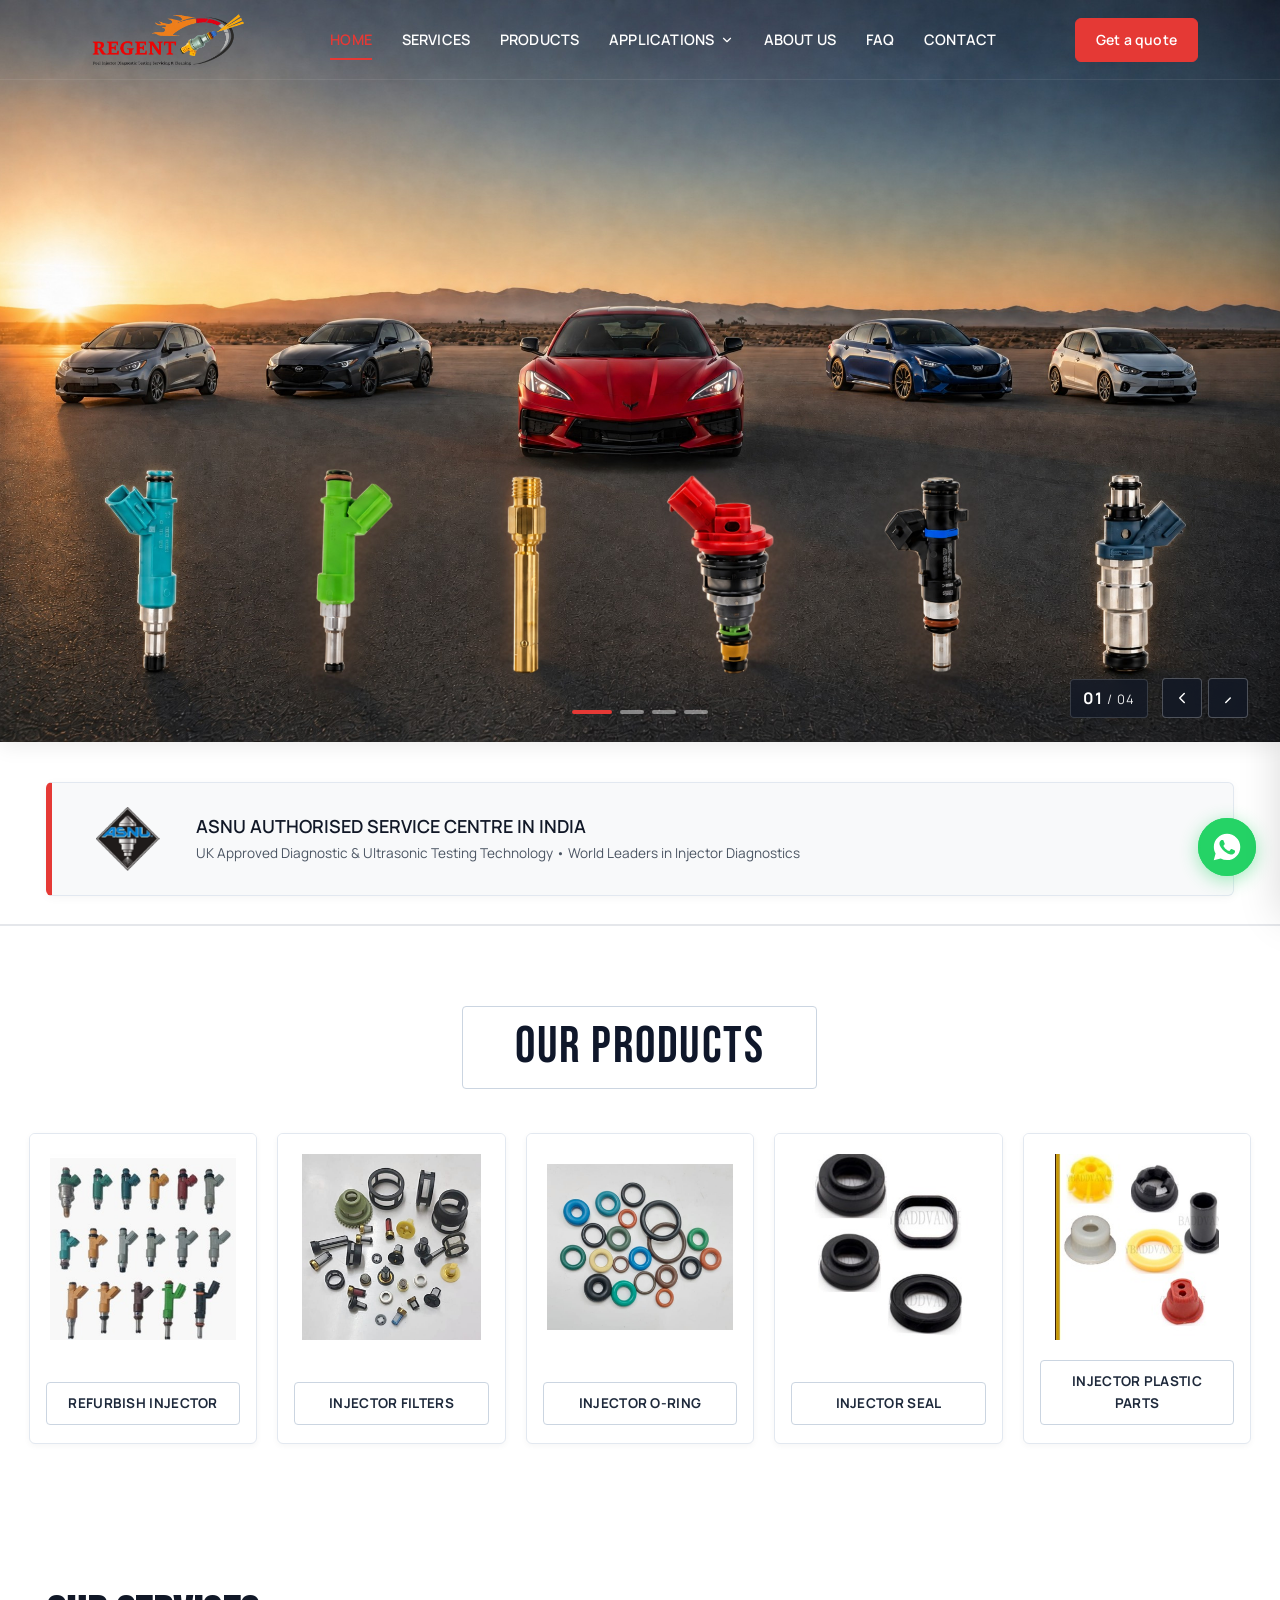
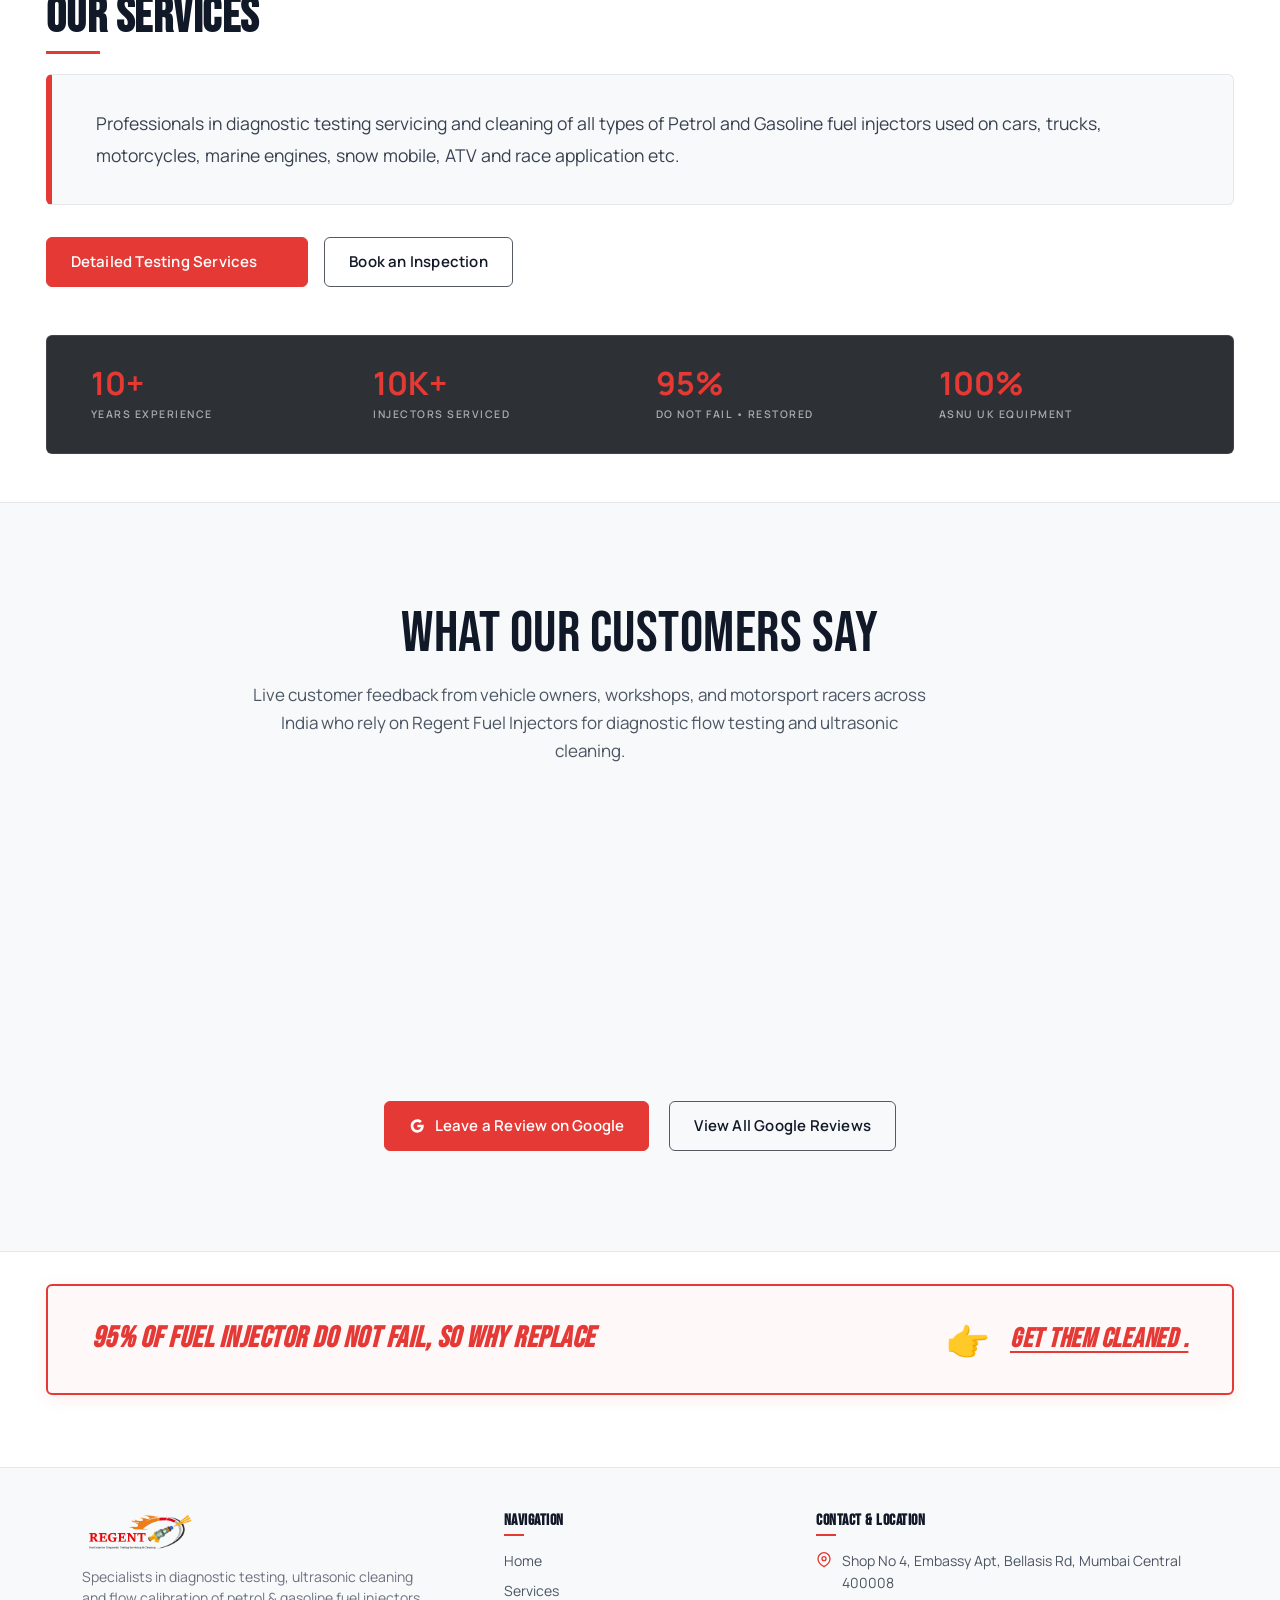
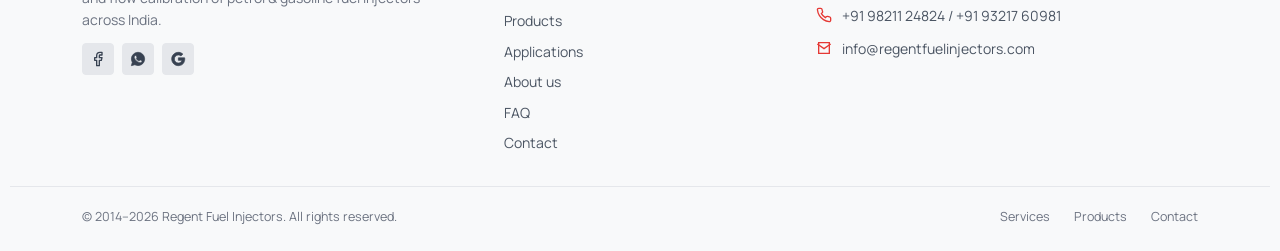
==== commit 80892d97: "home page changes" ====
--- a/index.html
+++ b/index.html
@@ -37,7 +37,8 @@
         "email": "info@regentfuelinjectors.com",
         "telephone": "+91-98211-24824",
         "sameAs": [
-          "https://www.facebook.com/regentfuelinjectors/"
+          "https://www.facebook.com/regentfuelinjectors/",
+          "https://share.google/VVuOVtDgX49I4N8ZA"
         ]
       },
       {
@@ -208,6 +209,69 @@
     </div>
   </section>
 
+  <!-- ================= OUR PRODUCTS SECTION (PPT Slide 2) ================= -->
+  <section class="home-products-section" id="products" aria-label="Our Products">
+    <div class="home-products-container">
+      <div class="home-products-head-wrap reveal">
+        <div class="home-products-title-box">
+          <h2 class="home-products-title">OUR PRODUCTS</h2>
+        </div>
+      </div>
+
+      <div class="home-products-grid reveal">
+        <!-- 1. Refurbish Injector -->
+        <a href="products/automotive.html" class="home-product-card" aria-label="Refurbish Injector">
+          <div class="home-product-frame">
+            <img src="images/products/cat-refurbish-injector.jpg" alt="Refurbish Fuel Injectors" loading="lazy">
+          </div>
+          <div class="home-product-btn-wrap">
+            <div class="home-product-btn">REFURBISH INJECTOR</div>
+          </div>
+        </a>
+
+        <!-- 2. Injector Filters -->
+        <a href="products/components.html#filters" class="home-product-card" aria-label="Injector Filters">
+          <div class="home-product-frame">
+            <img src="images/home-products/WhatsApp Image 2026-10-09 at 12.11.29 (1).jpeg" alt="Injector Micro Mesh Filters" loading="lazy">
+          </div>
+          <div class="home-product-btn-wrap">
+            <div class="home-product-btn">INJECTOR FILTERS</div>
+          </div>
+        </a>
+
+        <!-- 3. Injector O-Ring -->
+        <a href="products/components.html#orings" class="home-product-card" aria-label="Injector O-Ring">
+          <div class="home-product-frame">
+            <img src="images/home-products/WhatsApp Image 2026-10-09 at 11.58.09.jpeg" alt="Injector Viton O-Rings" loading="lazy">
+          </div>
+          <div class="home-product-btn-wrap">
+            <div class="home-product-btn">INJECTOR O-RING</div>
+          </div>
+        </a>
+
+        <!-- 4. Injector Seal -->
+        <a href="products/components.html#seals" class="home-product-card" aria-label="Injector Seal">
+          <div class="home-product-frame">
+            <img src="images/products/cat-injector-seal.jpg" alt="Injector Combustion Chamber Seals" loading="lazy">
+          </div>
+          <div class="home-product-btn-wrap">
+            <div class="home-product-btn">INJECTOR SEAL</div>
+          </div>
+        </a>
+
+        <!-- 5. Injector Plastic Parts -->
+        <a href="products/components.html#plastic-parts" class="home-product-card" aria-label="Injector Plastic Parts">
+          <div class="home-product-frame">
+            <img src="images/products/cat-injector-plastic-parts.jpg" alt="Injector Plastic Parts, Pintle Caps and Spacers" loading="lazy">
+          </div>
+          <div class="home-product-btn-wrap">
+            <div class="home-product-btn">INJECTOR PLASTIC PARTS</div>
+          </div>
+        </a>
+      </div>
+    </div>
+  </section>
+
   <!-- ================= OUR SERVICES (PPT Slide 1) ================= -->
   <section class="home-services-section" aria-label="Our Services">
     <div class="container home-services-container">
@@ -252,6 +316,38 @@
           <span class="stat-number">100%</span>
           <span class="stat-label">ASNU UK Equipment</span>
         </div>
+      </div>
+    </div>
+  </section>
+
+  
+
+  <!-- ================= GOOGLE REVIEWS SECTION (Live Auto-Sync via Elfsight) ================= -->
+  <section class="section home-reviews-section" aria-label="Google Customer Reviews">
+    <div class="container">
+      <div class="section-head center reveal">
+        <!-- <div class="eyebrow">Google Verified Reviews</div> -->
+        <h2 class="section-title">What Our Customers Say</h2>
+        <p class="section-desc">
+          Live customer feedback from vehicle owners, workshops, and motorsport racers across India who rely on Regent Fuel Injectors for diagnostic flow testing and ultrasonic cleaning.
+        </p>
+      </div>
+
+      <!-- Elfsight Google Reviews Widget -->
+      <div class="reviews-widget-container reveal">
+        <script src="https://elfsightcdn.com/platform.js" async></script>
+        <div class="elfsight-app-4943997c-7149-401a-9bef-a94634a26fac" data-elfsight-app-lazy></div>
+      </div>
+
+      <!-- Google Actions -->
+      <div class="reviews-actions reveal">
+        <a href="https://share.google/VVuOVtDgX49I4N8ZA" target="_blank" rel="noopener" class="btn btn-primary">
+          <svg viewBox="0 0 24 24" fill="currentColor" style="width:16px;height:16px;"><path d="M12.545,10.239v3.821h5.445c-0.712,2.315-2.647,3.972-5.445,3.972c-3.332,0-6.033-2.701-6.033-6.032s2.701-6.032,6.033-6.032c1.498,0,2.866,0.549,3.921,1.453l2.814-2.814C17.503,2.988,15.139,2,12.545,2C7.021,2,2.543,6.477,2.543,12s4.478,10,10.002,10c8.396,0,10.249-7.85,9.426-11.748L12.545,10.239z"/></svg>
+          Leave a Review on Google
+        </a>
+        <a href="https://share.google/VVuOVtDgX49I4N8ZA" target="_blank" rel="noopener" class="btn btn-outline-dark">
+          View All Google Reviews
+        </a>
       </div>
     </div>
   </section>
@@ -286,6 +382,8 @@
         </a>
         <a href="https://wa.me/919821124824" aria-label="WhatsApp" target="_blank" rel="noopener" class="social-btn">
           <svg viewBox="0 0 24 24" fill="currentColor"><path d="M12.04 2C6.58 2 2.13 6.45 2.13 11.91c0 1.75.46 3.45 1.32 4.95L2.05 22l5.25-1.38a9.9 9.9 0 0 0 4.74 1.21h.005c5.46 0 9.91-4.45 9.91-9.91C21.93 6.45 17.5 2 12.04 2zm5.8 14.14c-.24.68-1.4 1.32-1.93 1.4-.5.08-1.13.11-1.82-.11-.42-.13-.96-.31-1.65-.61-2.9-1.25-4.79-4.17-4.94-4.37-.14-.2-1.18-1.57-1.18-3 0-1.42.75-2.12 1.02-2.41.27-.29.58-.36.78-.36.2 0 .39 0 .56.01.18.01.42-.07.66.5.24.58.83 2 .9 2.15.07.15.12.32.02.52-.1.2-.15.32-.29.49-.14.17-.3.38-.43.51-.14.14-.29.29-.13.57.17.29.75 1.24 1.61 2.01 1.11.99 2.04 1.3 2.33 1.44.29.15.46.13.63-.08.17-.2.72-.84.91-1.13.19-.29.38-.24.63-.14.26.09 1.65.78 1.94.92.28.14.47.21.53.33.07.13.07.72-.17 1.4z"/></svg>
+        <a href="https://share.google/VVuOVtDgX49I4N8ZA" aria-label="Google Business Profile &amp; Reviews" target="_blank" rel="noopener" class="social-btn">
+          <svg viewBox="0 0 24 24" fill="currentColor"><path d="M12.545,10.239v3.821h5.445c-0.712,2.315-2.647,3.972-5.445,3.972c-3.332,0-6.033-2.701-6.033-6.032s2.701-6.032,6.033-6.032c1.498,0,2.866,0.549,3.921,1.453l2.814-2.814C17.503,2.988,15.139,2,12.545,2C7.021,2,2.543,6.477,2.543,12s4.478,10,10.002,10c8.396,0,10.249-7.85,9.426-11.748L12.545,10.239z"/></svg>
         </a>
       </div>
     </div>
--- a/css/style.css
+++ b/css/style.css
@@ -827,24 +827,42 @@
 }
 
 /* ---------- ASNU AUTHORIZED SERVICE CENTRE BANNER (Slide 1 PPT) ---------- */
+/* ---------- ASNU CERTIFICATION BAND (Slide 1 PPT) ---------- */
 .asnu-home-section {
   background: #FFFFFF;
-  padding: 2.25rem 0 1.5rem;
+  padding: 2.5rem 0 1.75rem;
   border-bottom: 1px solid #E5E7EB;
 }
 
+.asnu-home-section .container {
+  width: 100%;
+  max-width: 96%;
+  padding-left: 20px;
+  padding-right: 20px;
+  margin: 0 auto;
+}
+
+@media (min-width: 1600px) {
+  .asnu-home-section .container {
+    max-width: 1720px;
+    padding-left: 24px;
+    padding-right: 24px;
+  }
+}
+
 .asnu-badge-card {
   display: flex;
   align-items: center;
-  justify-content: center;
-  gap: 1.75rem;
-  padding: 1.25rem 2.25rem;
+  justify-content: flex-start;
+  gap: 2.25rem;
+  padding: 1.5rem 2.75rem;
   background: #F8F9FA;
   border: 1px solid #E2E8F0;
-  border-left: 5px solid var(--red);
+  border-left: 6px solid var(--red);
   border-radius: var(--radius-sm);
   box-shadow: 0 2px 10px rgba(0, 0, 0, 0.04);
-  max-width: 860px;
+  max-width: 100%;
+  width: 100%;
   margin: 0 auto;
   transition: transform var(--transition-fast), box-shadow var(--transition-fast);
 }
@@ -855,7 +873,7 @@
 }
 
 .asnu-badge-logo {
-  height: 60px;
+  height: 64px;
   width: auto;
   flex-shrink: 0;
   object-fit: contain;
@@ -868,7 +886,7 @@
 
 .asnu-badge-title {
   font-family: var(--font-display);
-  font-size: clamp(1.2rem, 2.2vw, 1.55rem);
+  font-size: clamp(1.25rem, 2.2vw, 1.65rem);
   font-weight: 700;
   text-transform: uppercase;
   letter-spacing: 0.75px;
@@ -878,7 +896,7 @@
 
 .asnu-badge-sub {
   font-family: var(--font-mono);
-  font-size: 0.8125rem;
+  font-size: 0.85rem;
   color: #4B5563;
   margin-top: 0.25rem;
 }
@@ -886,12 +904,23 @@
 /* ---------- HOMEPAGE SERVICES SECTION (Slide 1 & 4 PPT) ---------- */
 .home-services-section {
   background: #FFFFFF;
-  padding: 3.5rem 0 2.5rem;
+  padding: 3.5rem 0 3rem;
 }
 
 .home-services-container {
-  max-width: 980px;
+  width: 100%;
+  max-width: 96%;
   margin: 0 auto;
+  padding-left: 20px;
+  padding-right: 20px;
+}
+
+@media (min-width: 1600px) {
+  .home-services-container {
+    max-width: 1720px;
+    padding-left: 24px;
+    padding-right: 24px;
+  }
 }
 
 .home-services-head {
@@ -900,7 +929,7 @@
 
 .home-services-title {
   font-family: var(--font-display);
-  font-size: clamp(2rem, 3.5vw, 2.75rem);
+  font-size: clamp(2.2rem, 3.8vw, 3.2rem);
   font-weight: 700;
   color: #111827;
   text-transform: uppercase;
@@ -922,15 +951,17 @@
 
 .home-services-desc {
   font-family: var(--font-body);
-  font-size: clamp(1.0625rem, 1.3vw, 1.25rem);
-  line-height: 1.8;
+  font-size: clamp(1.1rem, 1.25vw, 1.35rem);
+  line-height: 1.85;
   color: #374151;
   margin-top: 1.25rem;
   background: #F8F9FA;
-  padding: 1.75rem 2rem;
+  padding: 2rem 2.75rem;
   border-radius: var(--radius-sm);
   border: 1px solid #E5E7EB;
-  border-left: 4px solid var(--red);
+  border-left: 6px solid var(--red);
+  max-width: 100%;
+  width: 100%;
 }
 
 .vehicle-chip-group {
@@ -972,19 +1003,39 @@
 /* ---------- 95% FUEL INJECTOR CALLOUT BANNER (Slide 1 & 9 PPT) ---------- */
 .home-callout-section {
   background: #FFFFFF;
-  padding: 1.5rem 0 4.5rem;
+  padding: 2rem 0 4.5rem;
+}
+
+.home-callout-section .container,
+.home-reviews-section .container {
+  width: 100%;
+  max-width: 96%;
+  padding-left: 20px;
+  padding-right: 20px;
+  margin: 0 auto;
+}
+
+@media (min-width: 1600px) {
+  .home-callout-section .container,
+  .home-reviews-section .container {
+    max-width: 1720px;
+    padding-left: 24px;
+    padding-right: 24px;
+  }
 }
 
 .home-callout-banner {
   background: #FFF8F8;
   border: 2px solid var(--red);
   border-radius: var(--radius-sm);
-  padding: 1.75rem 2.25rem;
+  padding: 2rem 2.75rem;
   display: flex;
   align-items: center;
   justify-content: space-between;
   gap: 1.5rem;
   box-shadow: 0 4px 18px rgba(232, 41, 31, 0.08);
+  max-width: 100%;
+  width: 100%;
   transition: transform var(--transition-fast), box-shadow var(--transition-fast);
 }
 
@@ -2599,14 +2650,15 @@
 .stats-strip {
   display: grid;
   grid-template-columns: repeat(4, 1fr);
-  gap: 1.5rem;
-  background: rgba(17, 21, 26, 0.85);
+  gap: 2rem;
+  background: rgba(17, 21, 26, 0.88);
   backdrop-filter: blur(10px);
   -webkit-backdrop-filter: blur(10px);
   border: 1px solid rgba(255, 255, 255, 0.09);
   border-radius: var(--radius-sm);
-  padding: 1.6rem 2.25rem;
-  max-width: 940px;
+  padding: 1.85rem 2.75rem;
+  max-width: 100%;
+  width: 100%;
 }
 
 .stat-item {
@@ -2787,3 +2839,185 @@
     display: none;
   }
 }
+
+/* ---------- OUR PRODUCTS SECTION (PPT Slide 2 Showcase) ---------- */
+.home-products-section {
+  padding: 80px 0 90px;
+  background: #FFFFFF;
+  border-top: 1px solid var(--border-light);
+}
+
+.home-products-container {
+  width: 100%;
+  max-width: 98%;
+  margin: 0 auto;
+  padding: 0 16px;
+}
+
+@media (min-width: 1600px) {
+  .home-products-container {
+    max-width: 1800px;
+    padding: 0 24px;
+  }
+}
+
+.home-products-head-wrap {
+  display: flex;
+  justify-content: center;
+  align-items: center;
+  margin-bottom: 2.75rem;
+}
+
+.home-products-title-box {
+  display: inline-block;
+  padding: 12px 52px;
+  border: 1.5px solid #CBD5E1;
+  background: #FFFFFF;
+  border-radius: 4px;
+  text-align: center;
+}
+
+.home-products-title {
+  font-family: var(--font-display);
+  font-size: clamp(34px, 4vw, 54px);
+  font-weight: 400;
+  letter-spacing: 1.5px;
+  color: #0F172A;
+  margin: 0;
+  line-height: 1.1;
+  text-transform: uppercase;
+}
+
+.home-products-grid {
+  display: grid;
+  grid-template-columns: repeat(5, 1fr);
+  gap: 1.25rem;
+  width: 100%;
+}
+
+.home-product-card {
+  display: flex;
+  flex-direction: column;
+  background: #FFFFFF;
+  border: 1.5px solid #E2E8F0;
+  border-radius: 6px;
+  overflow: hidden;
+  text-decoration: none;
+  color: #0F172A;
+  transition: transform 0.22s ease, box-shadow 0.22s ease, border-color 0.22s ease;
+  box-shadow: 0 2px 6px rgba(0, 0, 0, 0.04);
+}
+
+.home-product-card:hover {
+  transform: translateY(-4px);
+  border-color: var(--red);
+  box-shadow: 0 12px 24px rgba(0, 0, 0, 0.08), 0 0 0 1px var(--red);
+}
+
+.home-product-frame {
+  width: 100%;
+  aspect-ratio: 1 / 1;
+  background: #FFFFFF;
+  display: flex;
+  align-items: center;
+  justify-content: center;
+  padding: 1.25rem;
+  overflow: hidden;
+}
+
+.home-product-frame img {
+  width: 100%;
+  height: 100%;
+  object-fit: contain;
+  transition: transform 0.3s ease;
+}
+
+.home-product-card:hover .home-product-frame img {
+  transform: scale(1.04);
+}
+
+.home-product-btn-wrap {
+  padding: 0 1rem 1.1rem 1rem;
+  margin-top: auto;
+}
+
+.home-product-btn {
+  display: flex;
+  align-items: center;
+  justify-content: center;
+  width: 100%;
+  padding: 10px 8px;
+  background: #FFFFFF;
+  border: 1.5px solid #CBD5E1;
+  border-radius: 4px;
+  font-family: var(--font-body);
+  font-weight: 700;
+  font-size: 13.5px;
+  text-transform: uppercase;
+  letter-spacing: 0.3px;
+  color: #1E293B;
+  transition: background 0.2s ease, color 0.2s ease, border-color 0.2s ease;
+  text-align: center;
+}
+
+.home-product-card:hover .home-product-btn {
+  background: var(--red);
+  border-color: var(--red);
+  color: #FFFFFF;
+}
+
+@media (max-width: 1100px) {
+  .home-products-grid {
+    grid-template-columns: repeat(3, 1fr);
+    gap: 1rem;
+  }
+}
+
+@media (max-width: 700px) {
+  .home-products-container {
+    max-width: 100%;
+    padding: 0 12px;
+  }
+  .home-products-grid {
+    grid-template-columns: repeat(2, 1fr);
+    gap: 0.75rem;
+  }
+  .home-products-grid .home-product-card:last-child {
+    grid-column: span 2;
+  }
+  .home-product-frame {
+    padding: 0.75rem;
+  }
+  .home-product-btn {
+    font-size: 12px;
+    padding: 8px 6px;
+  }
+}
+
+/* ---------- GOOGLE REVIEWS SECTION (Live Widget & Actions) ---------- */
+.home-reviews-section {
+  background: var(--off-white);
+  border-top: 1px solid var(--border-light);
+  border-bottom: 1px solid var(--border-light);
+  padding: 100px 0;
+}
+
+.reviews-widget-container {
+  min-height: 240px;
+  margin: 0 auto;
+}
+
+.reviews-actions {
+  display: flex;
+  align-items: center;
+  justify-content: center;
+  gap: 1.25rem;
+  flex-wrap: wrap;
+  margin-top: 2.75rem;
+}
+
+.social-btn svg {
+  width: 16px;
+  height: 16px;
+}
+
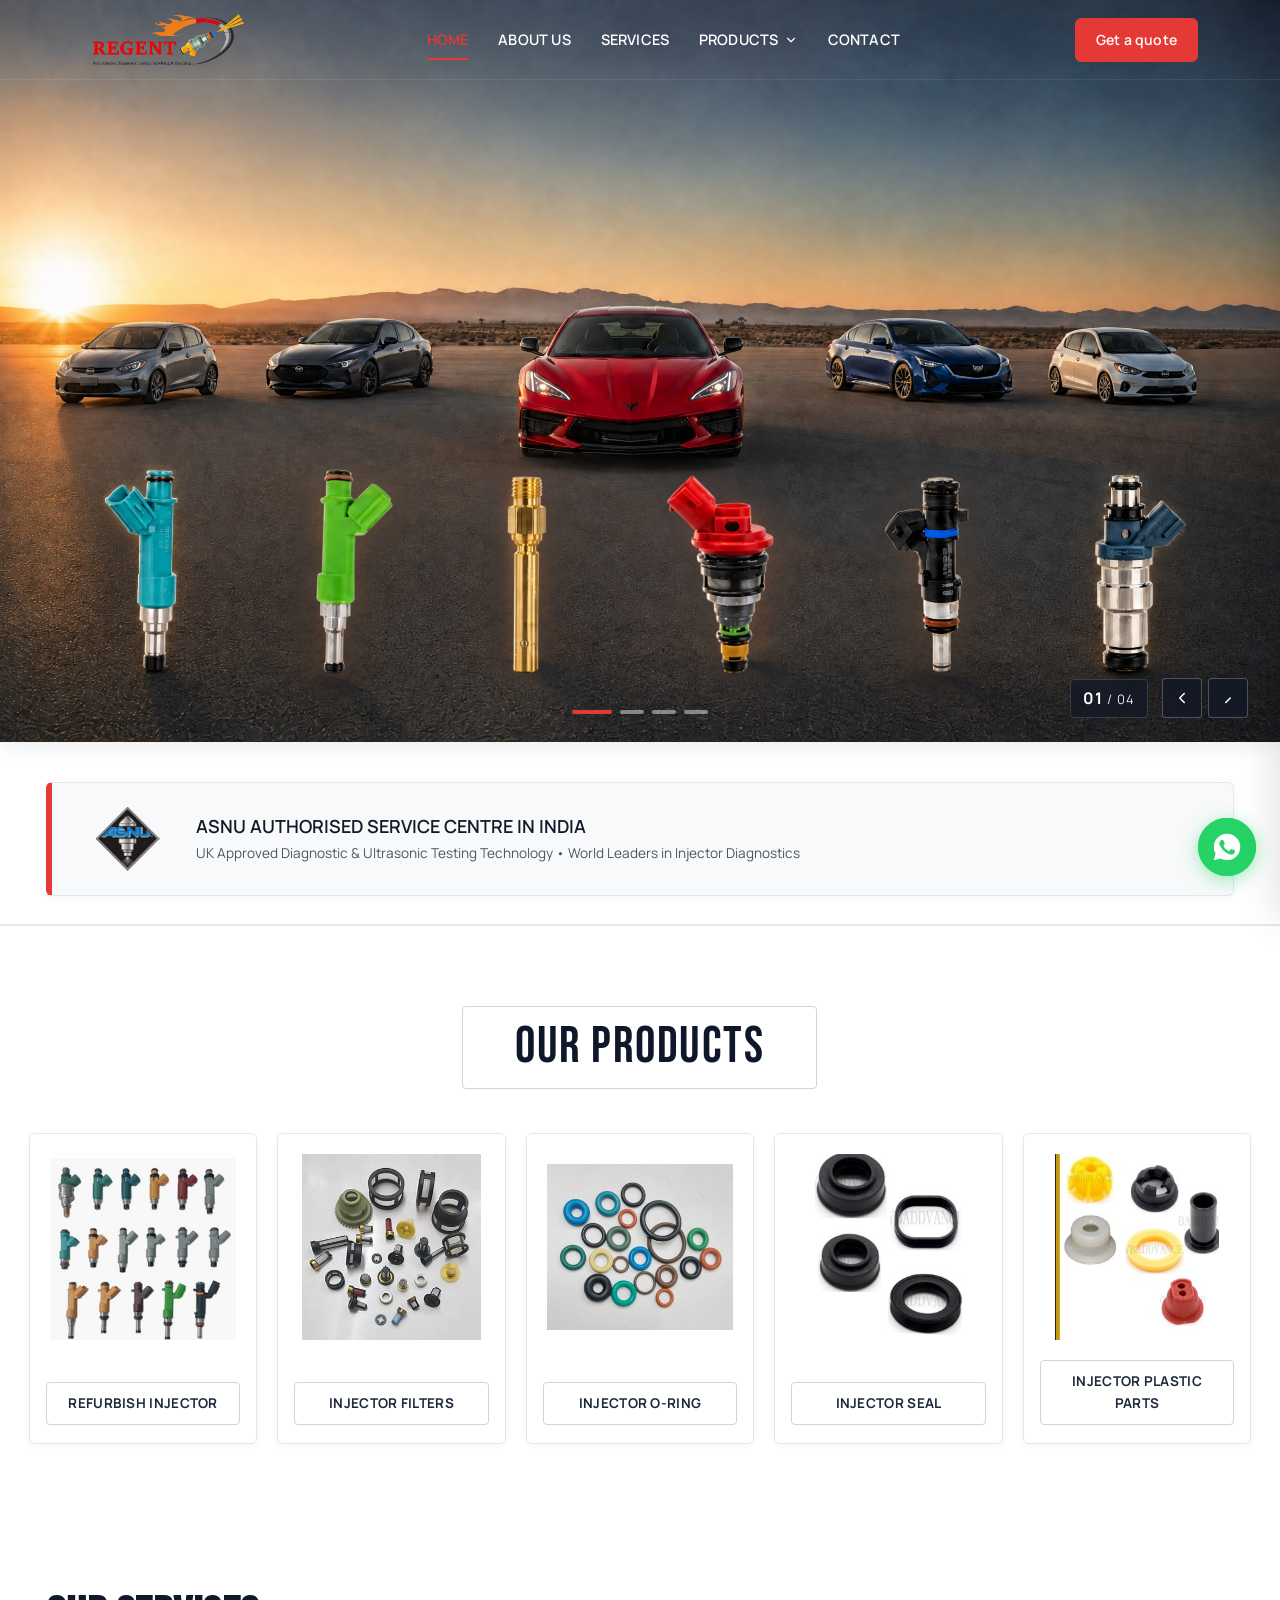
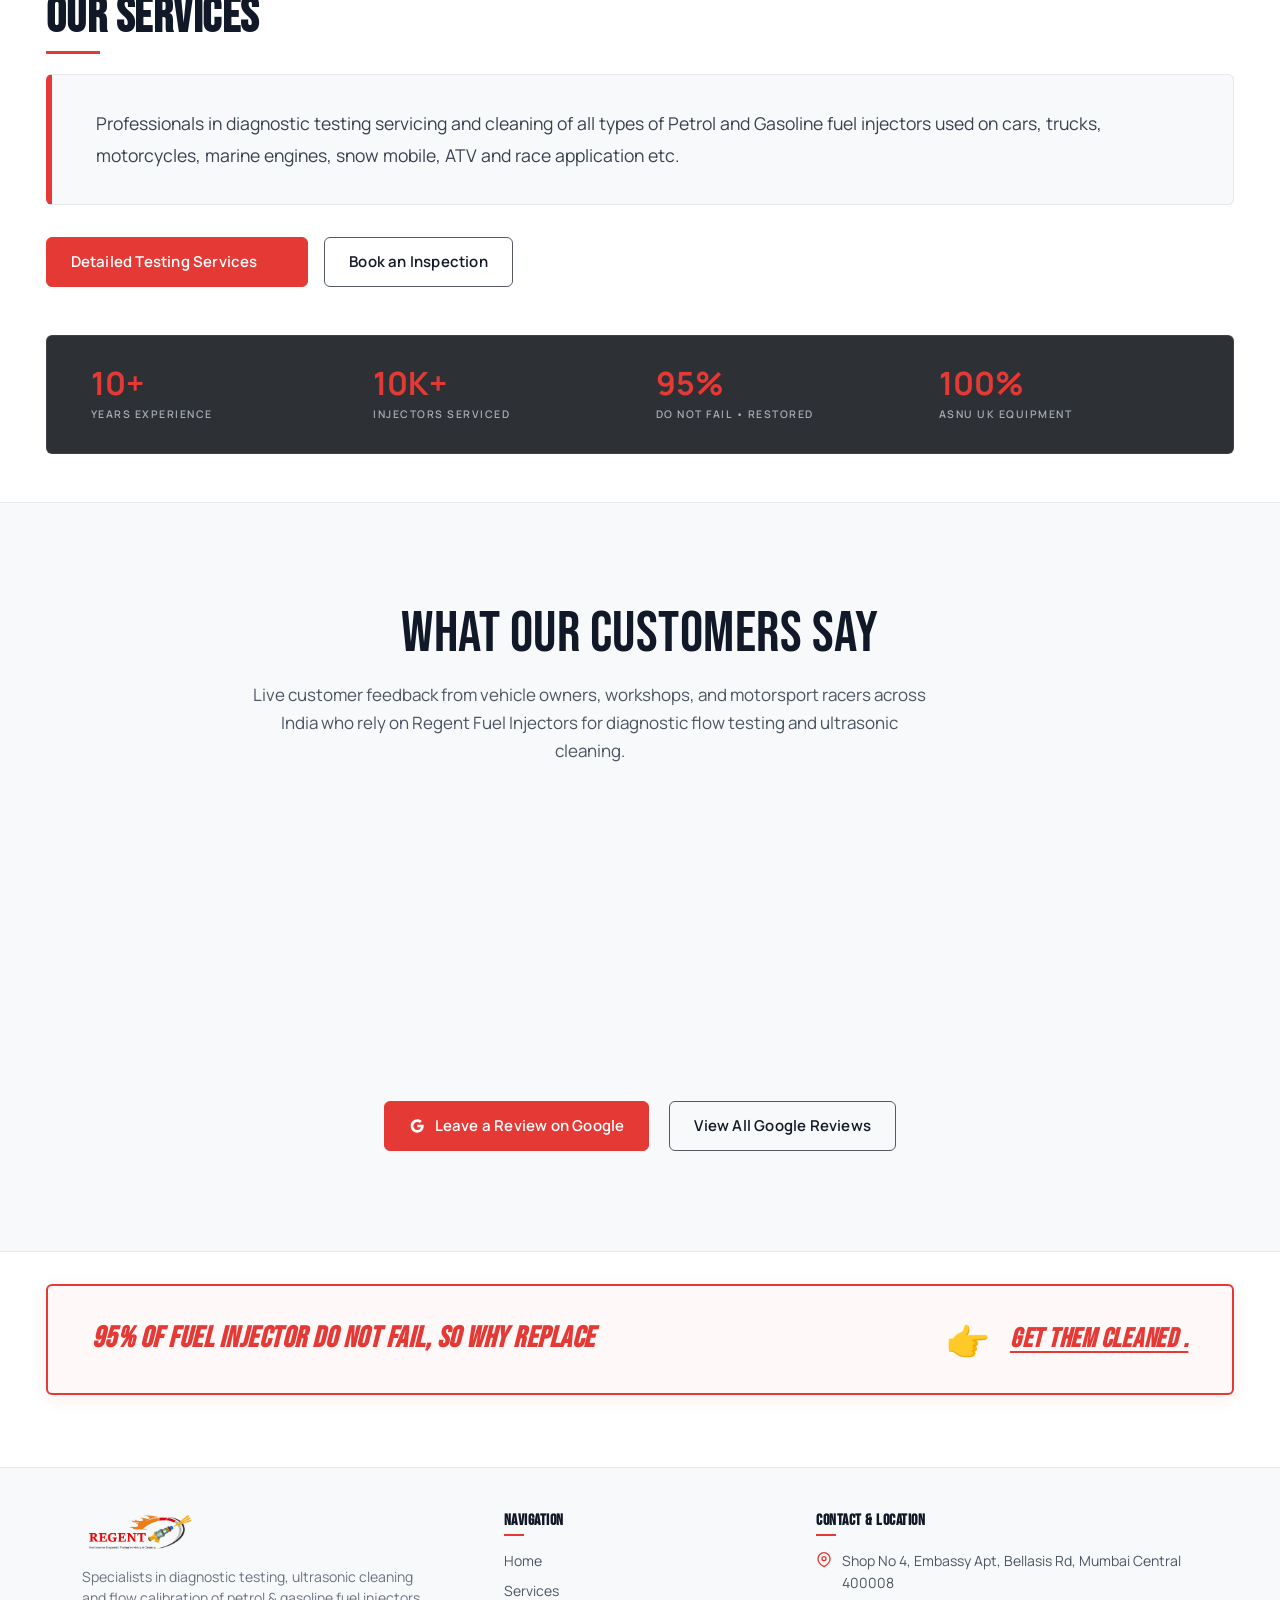
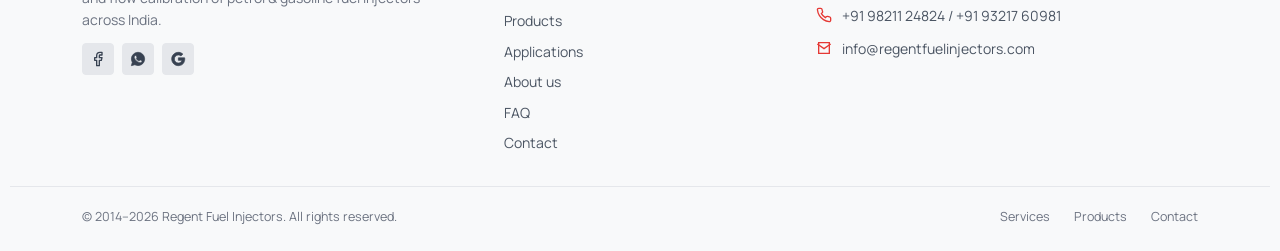
==== commit 668035da: "header setup" ====
--- a/index.html
+++ b/index.html
@@ -77,75 +77,7 @@
 </head>
 <body>
 
-  <!-- ================= MAIN HEADER & NAV (Transparent 80px Overlay) ================= -->
-<header class="site-header">
-  <div class="container header-inner">
-    <a href="index.html" class="brand" aria-label="Regent Fuel Injectors Home">
-      <img src="images/logo.png" alt="Regent Fuel Injectors Logo">
-    </a>
-
-    <nav class="nav-primary" aria-label="Main Navigation">
-      <a href="index.html" class="nav-link">Home</a>
-      <a href="services.html" class="nav-link">Services</a>
-      <a href="products.html" class="nav-link">Products</a>
-      <div class="nav-dropdown">
-        <a href="products.html#categories" class="nav-link nav-dropdown-toggle">
-          Applications
-          <svg viewBox="0 0 24 24" fill="none" stroke-width="2" stroke-linecap="round" stroke-linejoin="round"><path d="M6 9l6 6 6-6"/></svg>
-        </a>
-        <ul class="nav-dropdown-menu">
-          <li><a href="products/automotive.html">Automotive Fuel Injectors</a></li>
-          <li><a href="products/motorbike.html">Motorbike Fuel Injectors</a></li>
-          <li><a href="products/marine.html">Marine Fuel Injectors (Boat &amp; Jet Ski)</a></li>
-          <li><a href="products/gdi.html">GDI Direct Injectors</a></li>
-          <li><a href="products/components.html">Injector Components &amp; Parts</a></li>
-        </ul>
-      </div>
-      <a href="about.html" class="nav-link">About us</a>
-      <a href="faq.html" class="nav-link">FAQ</a>
-      <a href="contact.html" class="nav-link">Contact</a>
-    </nav>
-
-    <div class="header-cta">
-      <a href="contact.html" class="btn btn-primary btn-nav">Get a quote</a>
-      <a href="tel:+919821124824" class="header-call-btn" aria-label="Call Regent Fuel Injectors">
-        <svg viewBox="0 0 24 24" fill="none" stroke="currentColor" stroke-width="2" stroke-linecap="round" stroke-linejoin="round"><path d="M22 16.92v3a2 2 0 0 1-2.18 2 19.79 19.79 0 0 1-8.63-3.07 19.5 19.5 0 0 1-6-6 19.79 19.79 0 0 1-3.07-8.67A2 2 0 0 1 4.11 2h3a2 2 0 0 1 2 1.72c.127.96.361 1.903.7 2.81a2 2 0 0 1-.45 2.11L8.09 9.91a16 16 0 0 0 6 6l1.27-1.27a2 2 0 0 1 2.11-.45c.907.339 1.85.573 2.81.7A2 2 0 0 1 22 16.92z"/></svg>
-        <span>Call</span>
-      </a>
-      <button class="hamburger" aria-label="Toggle Navigation Menu" aria-expanded="false" aria-controls="mobile-nav">
-        <span></span><span></span><span></span>
-      </button>
-    </div>
-  </div>
-</header>
-
-<!-- ================= MOBILE NAVIGATION DRAWER ================= -->
-<nav class="mobile-nav" id="mobile-nav" aria-label="Mobile Navigation">
-  <div class="mobile-nav-links">
-    <a href="index.html">Home</a>
-    <a href="services.html">Services</a>
-    <a href="products.html">Products</a>
-    <div class="mobile-sub-toggle">
-      <a href="products.html#categories">Applications</a>
-    </div>
-    <div class="mobile-submenu">
-      <a href="products/automotive.html">&bull; Automotive Fuel Injectors</a>
-      <a href="products/motorbike.html">&bull; Motorbike Fuel Injectors</a>
-      <a href="products/marine.html">&bull; Marine Fuel Injectors</a>
-      <a href="products/gdi.html">&bull; GDI Direct Injectors</a>
-      <a href="products/components.html">&bull; Components &amp; Spare Parts</a>
-    </div>
-    <a href="about.html">About us</a>
-    <a href="faq.html">FAQ</a>
-    <a href="contact.html">Contact</a>
-  </div>
-
-  <div class="mobile-nav-bottom">
-    <a href="contact.html" class="btn btn-primary">Get a quote</a>
-    <a href="tel:+919821124824" class="btn btn-secondary">Call: +91 98211 24824</a>
-    <a href="https://wa.me/919821124824?text=Hi%2C%20I%27d%20like%20to%20enquire%20about%20fuel%20injector%20servicing." target="_blank" rel="noopener" class="btn btn-secondary">WhatsApp Enquiry</a>
-  </div>
-</nav>
+  <div id="site-header-slot"></div>
 
   <!-- ================= HERO SECTION (760–850px, Transparent 80px Nav, Atmospheric Slider) ================= -->
   <!-- ================= HERO SLIDER (Pure Image Showcase — Zero Text) ================= -->
@@ -220,7 +152,7 @@
 
       <div class="home-products-grid reveal">
         <!-- 1. Refurbish Injector -->
-        <a href="products/automotive.html" class="home-product-card" aria-label="Refurbish Injector">
+        <a href="products/refurbish-injector.html" class="home-product-card" aria-label="Refurbish Injector">
           <div class="home-product-frame">
             <img src="images/products/cat-refurbish-injector.jpg" alt="Refurbish Fuel Injectors" loading="lazy">
           </div>
@@ -439,6 +371,7 @@
     <svg viewBox="0 0 24 24"><path d="M12.04 2C6.58 2 2.13 6.45 2.13 11.91c0 1.75.46 3.45 1.32 4.95L2.05 22l5.25-1.38a9.9 9.9 0 0 0 4.74 1.21h.005c5.46 0 9.91-4.45 9.91-9.91C21.93 6.45 17.5 2 12.04 2zm5.8 14.14c-.24.68-1.4 1.32-1.93 1.4-.5.08-1.13.11-1.82-.11-.42-.13-.96-.31-1.65-.61-2.9-1.25-4.79-4.17-4.94-4.37-.14-.2-1.18-1.57-1.18-3 0-1.42.75-2.12 1.02-2.41.27-.29.58-.36.78-.36.2 0 .39 0 .56.01.18.01.42-.07.66.5.24.58.83 2 .9 2.15.07.15.12.32.02.52-.1.2-.15.32-.29.49-.14.17-.3.38-.43.51-.14.14-.29.29-.13.57.17.29.75 1.24 1.61 2.01 1.11.99 2.04 1.3 2.33 1.44.29.15.46.13.63-.08.17-.2.72-.84.91-1.13.19-.29.38-.24.63-.14.26.09 1.65.78 1.94.92.28.14.47.21.53.33.07.13.07.72-.17 1.4z"/></svg>
   </a>
 
+  <script src="js/components.js"></script>
   <script src="js/script.js"></script>
 </body>
 </html>
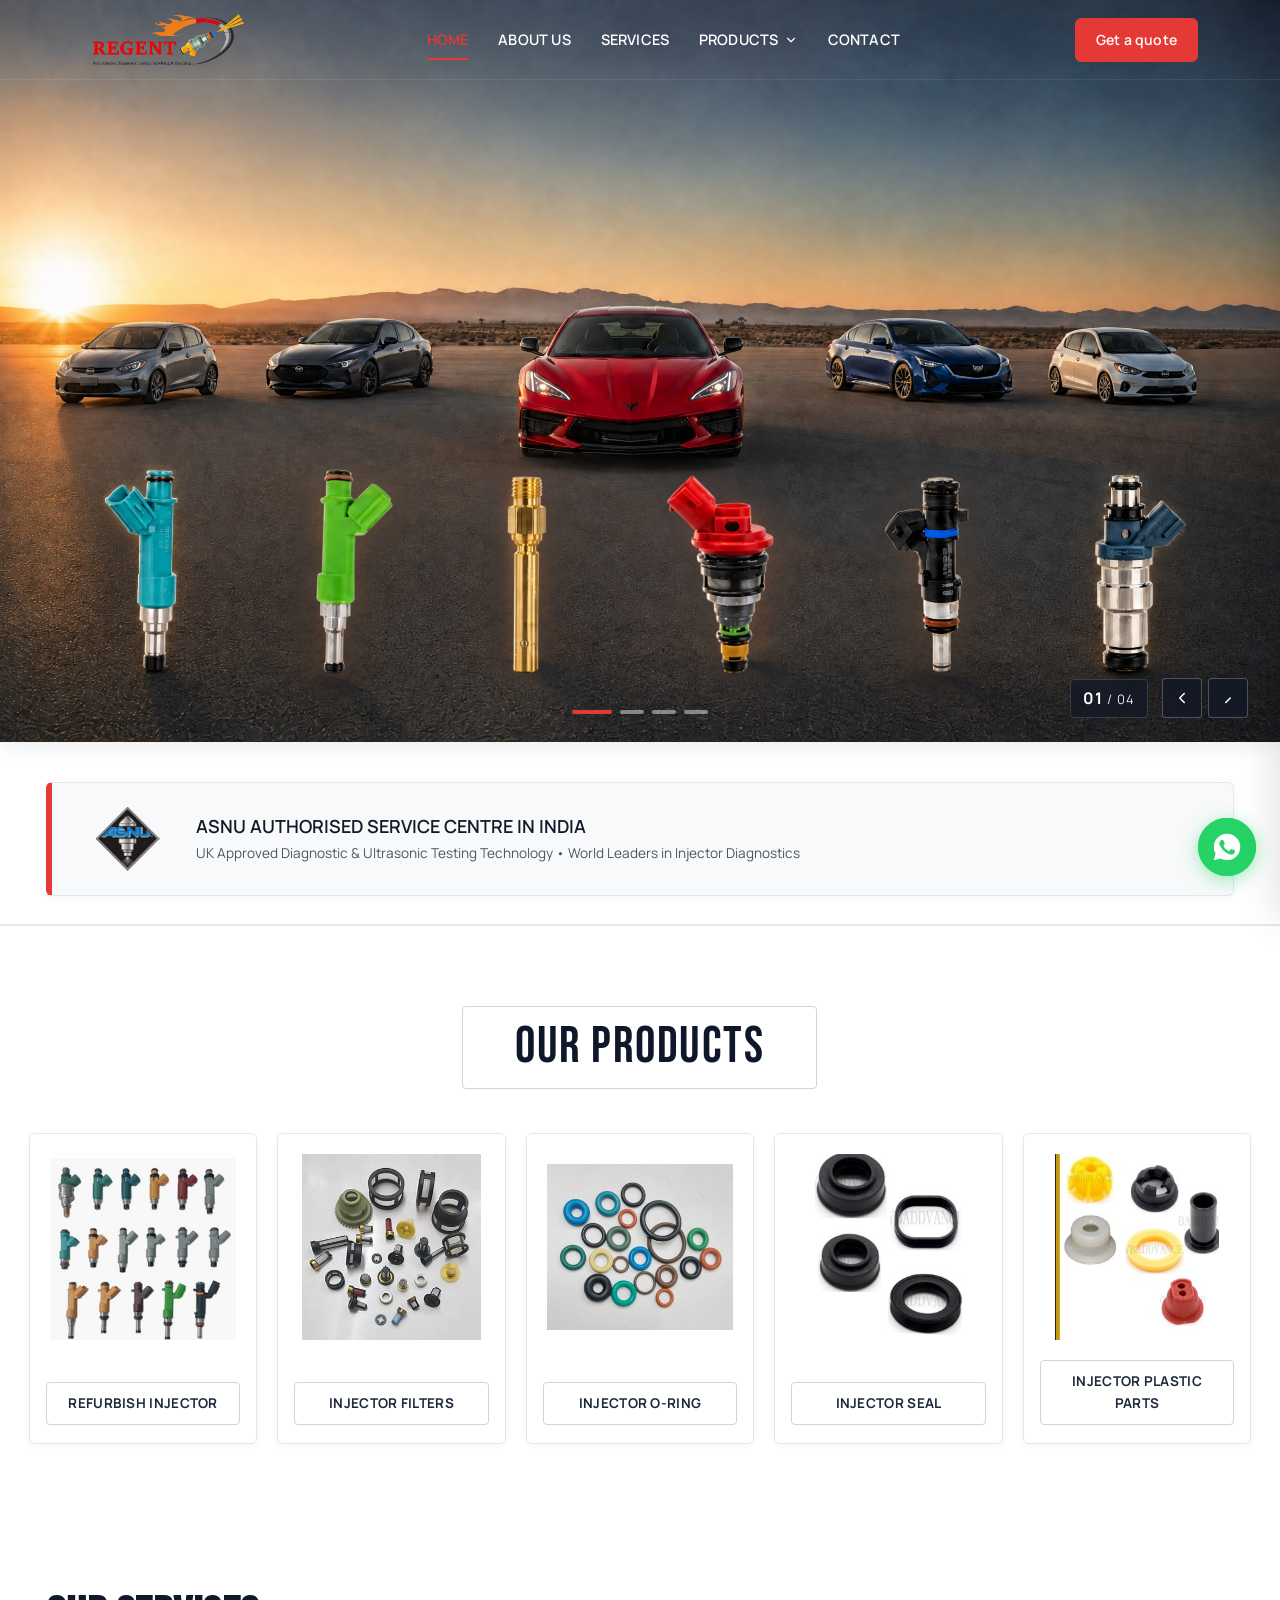
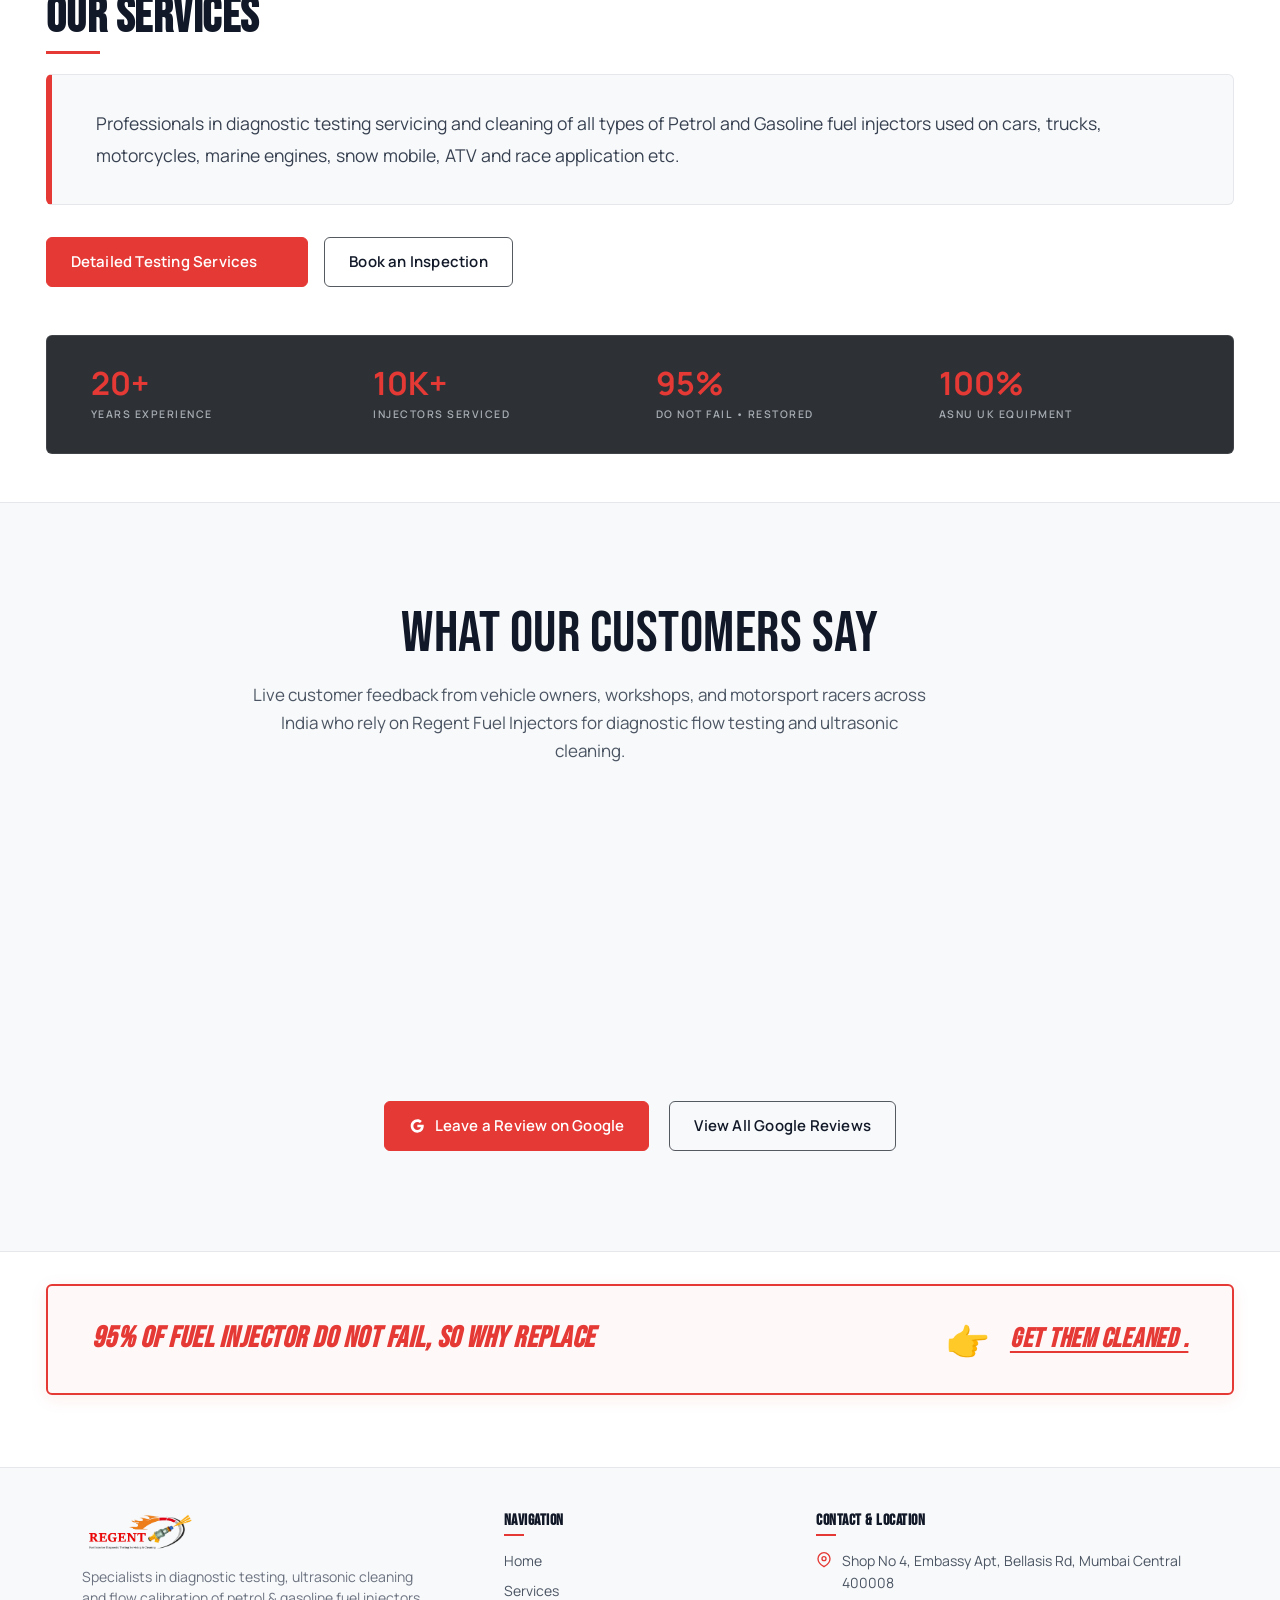
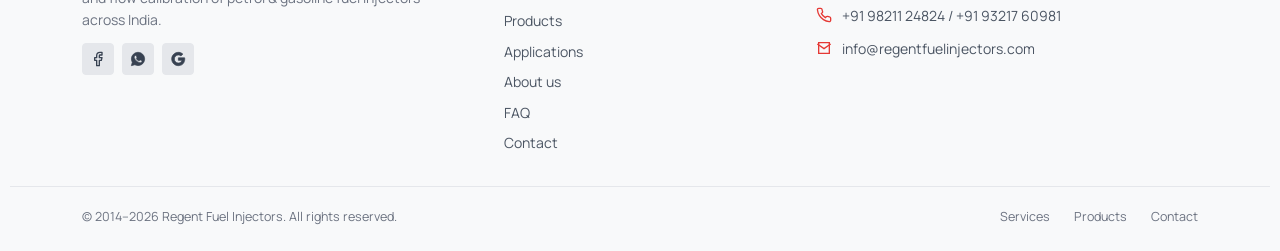
==== commit 2c00b839: "about page updated" ====
--- a/index.html
+++ b/index.html
@@ -233,7 +233,7 @@
       <!-- True Regent Statistics Strip -->
       <div class="stats-strip reveal" style="margin-top: 3rem;">
         <div class="stat-item">
-          <span class="stat-number">10+</span>
+          <span class="stat-number">20+</span>
           <span class="stat-label">Years Experience</span>
         </div>
         <div class="stat-item">
--- a/css/style.css
+++ b/css/style.css
@@ -3021,3 +3021,152 @@
   height: 16px;
 }
 
+/* ---------- ABOUT US PAGE (White Theme & Pure Image Gallery) ---------- */
+.about-story-section {
+  padding: 85px 0 50px;
+  background: var(--white);
+}
+
+.about-story-container {
+  width: 100%;
+  max-width: 96%;
+  margin: 0 auto;
+  padding: 0 20px;
+}
+
+@media (min-width: 1600px) {
+  .about-story-container {
+    max-width: 1720px;
+    padding: 0 24px;
+  }
+}
+
+.about-story-card {
+  background: #F8F9FA;
+  border: 1px solid #E5E7EB;
+  border-left: 6px solid var(--red);
+  border-radius: var(--radius-sm);
+  padding: 2.75rem 3.25rem;
+  box-shadow: 0 2px 14px rgba(0, 0, 0, 0.04);
+}
+
+.about-story-text {
+  font-family: var(--font-body);
+  font-size: clamp(1.05rem, 1.22vw, 1.25rem);
+  line-height: 1.85;
+  color: #374151;
+  margin-bottom: 1.4rem;
+}
+
+.about-story-text:last-of-type {
+  margin-bottom: 0;
+}
+
+.about-brands-wrap {
+  margin-top: 2.25rem;
+  padding-top: 2rem;
+  border-top: 1px solid #E5E7EB;
+  display: flex;
+  flex-wrap: wrap;
+  align-items: center;
+  gap: 0.75rem;
+}
+
+.about-brands-label {
+  font-family: var(--font-body);
+  font-size: 11.5px;
+  font-weight: 700;
+  text-transform: uppercase;
+  letter-spacing: 1.5px;
+  color: #6B7280;
+  margin-right: 0.5rem;
+}
+
+.brand-pill {
+  display: inline-flex;
+  align-items: center;
+  padding: 0.45rem 1rem;
+  background: #FFFFFF;
+  border: 1px solid #D1D5DB;
+  border-radius: 4px;
+  font-family: var(--font-body);
+  font-size: 13px;
+  font-weight: 700;
+  letter-spacing: 0.5px;
+  color: #1F2937;
+  text-transform: uppercase;
+  box-shadow: 0 1px 3px rgba(0, 0, 0, 0.04);
+}
+
+.about-gallery-section {
+  padding: 40px 0 95px;
+  background: var(--white);
+}
+
+.about-gallery-grid {
+  display: grid;
+  grid-template-columns: repeat(3, 1fr);
+  gap: 1.5rem;
+  width: 100%;
+}
+
+.about-gallery-card {
+  position: relative;
+  background: #FFFFFF;
+  border: 1.5px solid #E2E8F0;
+  border-radius: 8px;
+  overflow: hidden;
+  height: 290px;
+  display: flex;
+  align-items: center;
+  justify-content: center;
+  box-shadow: 0 2px 8px rgba(0, 0, 0, 0.04);
+  transition: transform 0.25s ease, box-shadow 0.25s ease, border-color 0.25s ease;
+}
+
+.about-gallery-card:hover {
+  transform: translateY(-4px);
+  border-color: var(--red);
+  box-shadow: 0 14px 28px rgba(0, 0, 0, 0.09);
+}
+
+.about-gallery-card img {
+  width: 100%;
+  height: 100%;
+  object-fit: cover;
+  transition: transform 0.35s ease;
+}
+
+.about-gallery-card.contain-img img {
+  object-fit: contain;
+  padding: 1.25rem;
+}
+
+.about-gallery-card:hover img {
+  transform: scale(1.04);
+}
+
+@media (max-width: 992px) {
+  .about-gallery-grid {
+    grid-template-columns: repeat(2, 1fr);
+    gap: 1.25rem;
+  }
+  .about-story-card {
+    padding: 2rem 2rem;
+  }
+}
+
+@media (max-width: 600px) {
+  .about-gallery-grid {
+    grid-template-columns: 1fr;
+    gap: 1rem;
+  }
+  .about-gallery-card {
+    height: 220px;
+  }
+  .about-story-card {
+    padding: 1.5rem 1.25rem;
+  }
+}
+
+
